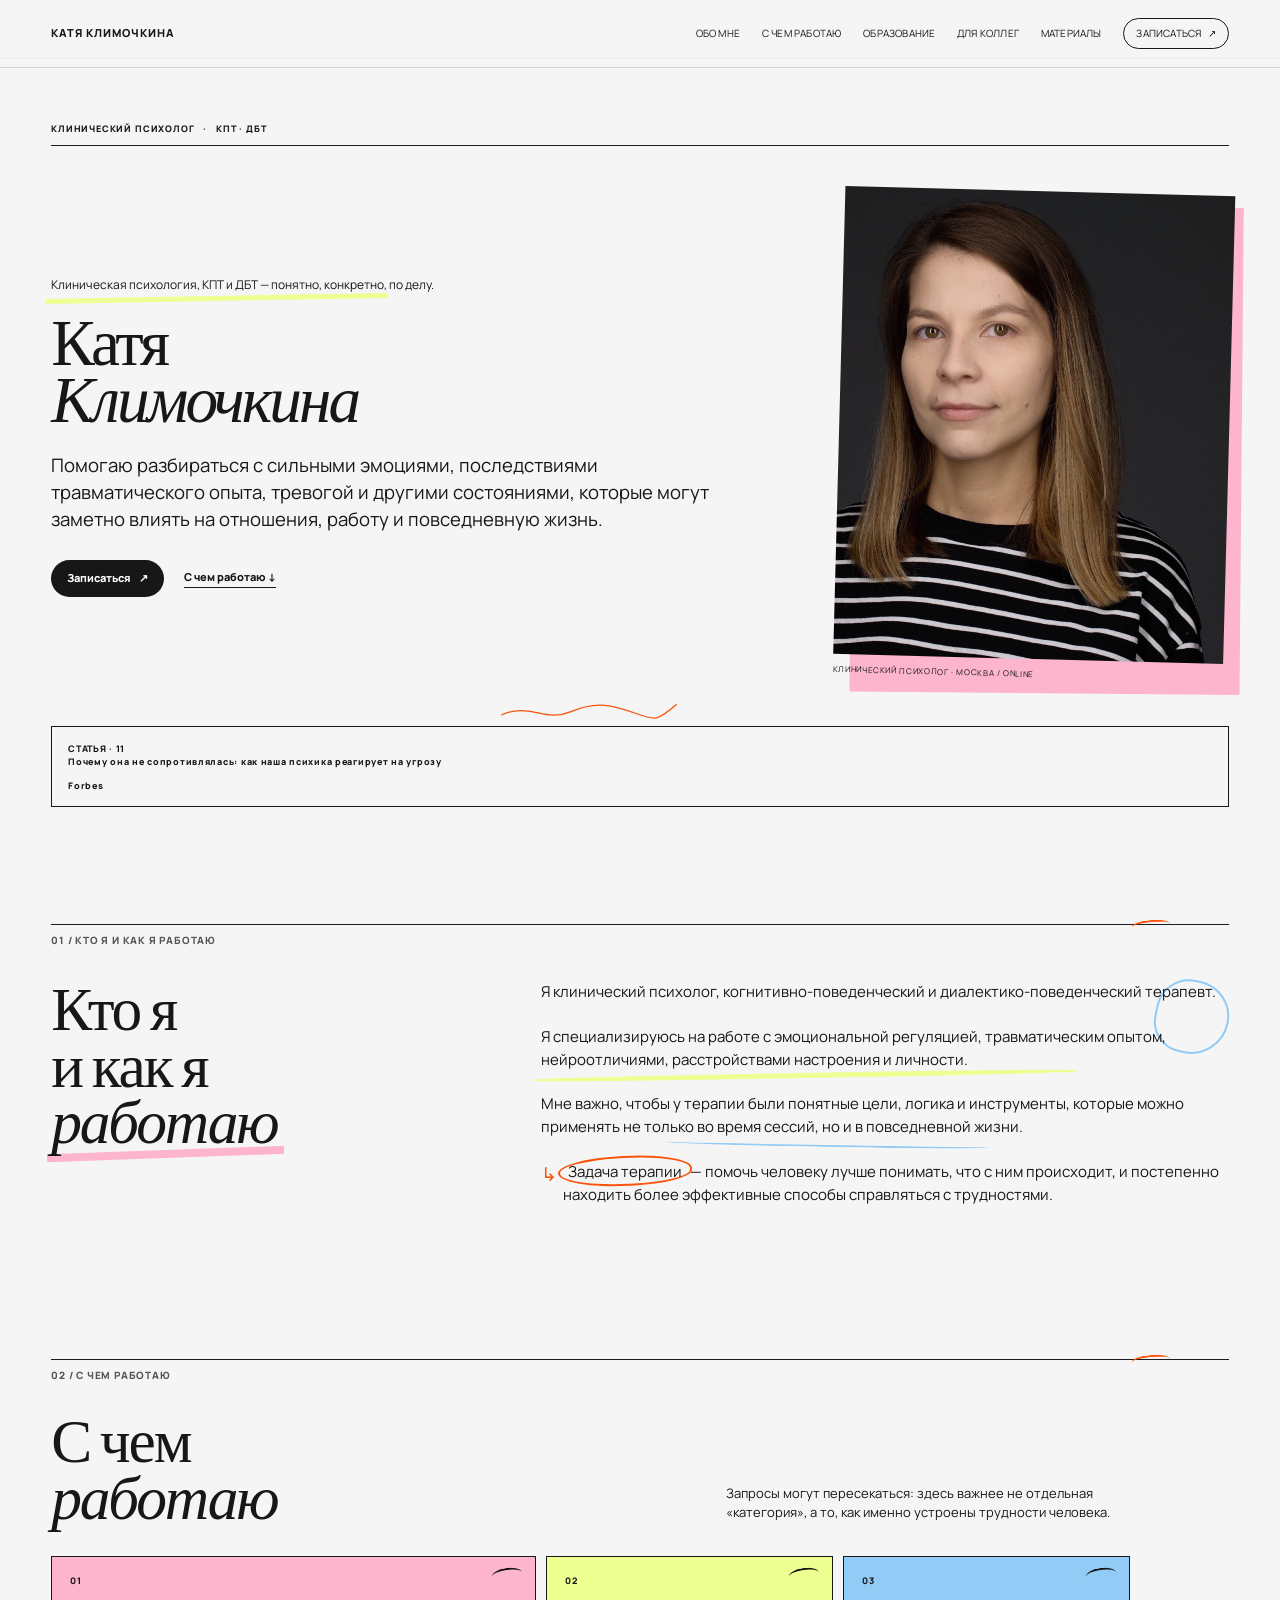
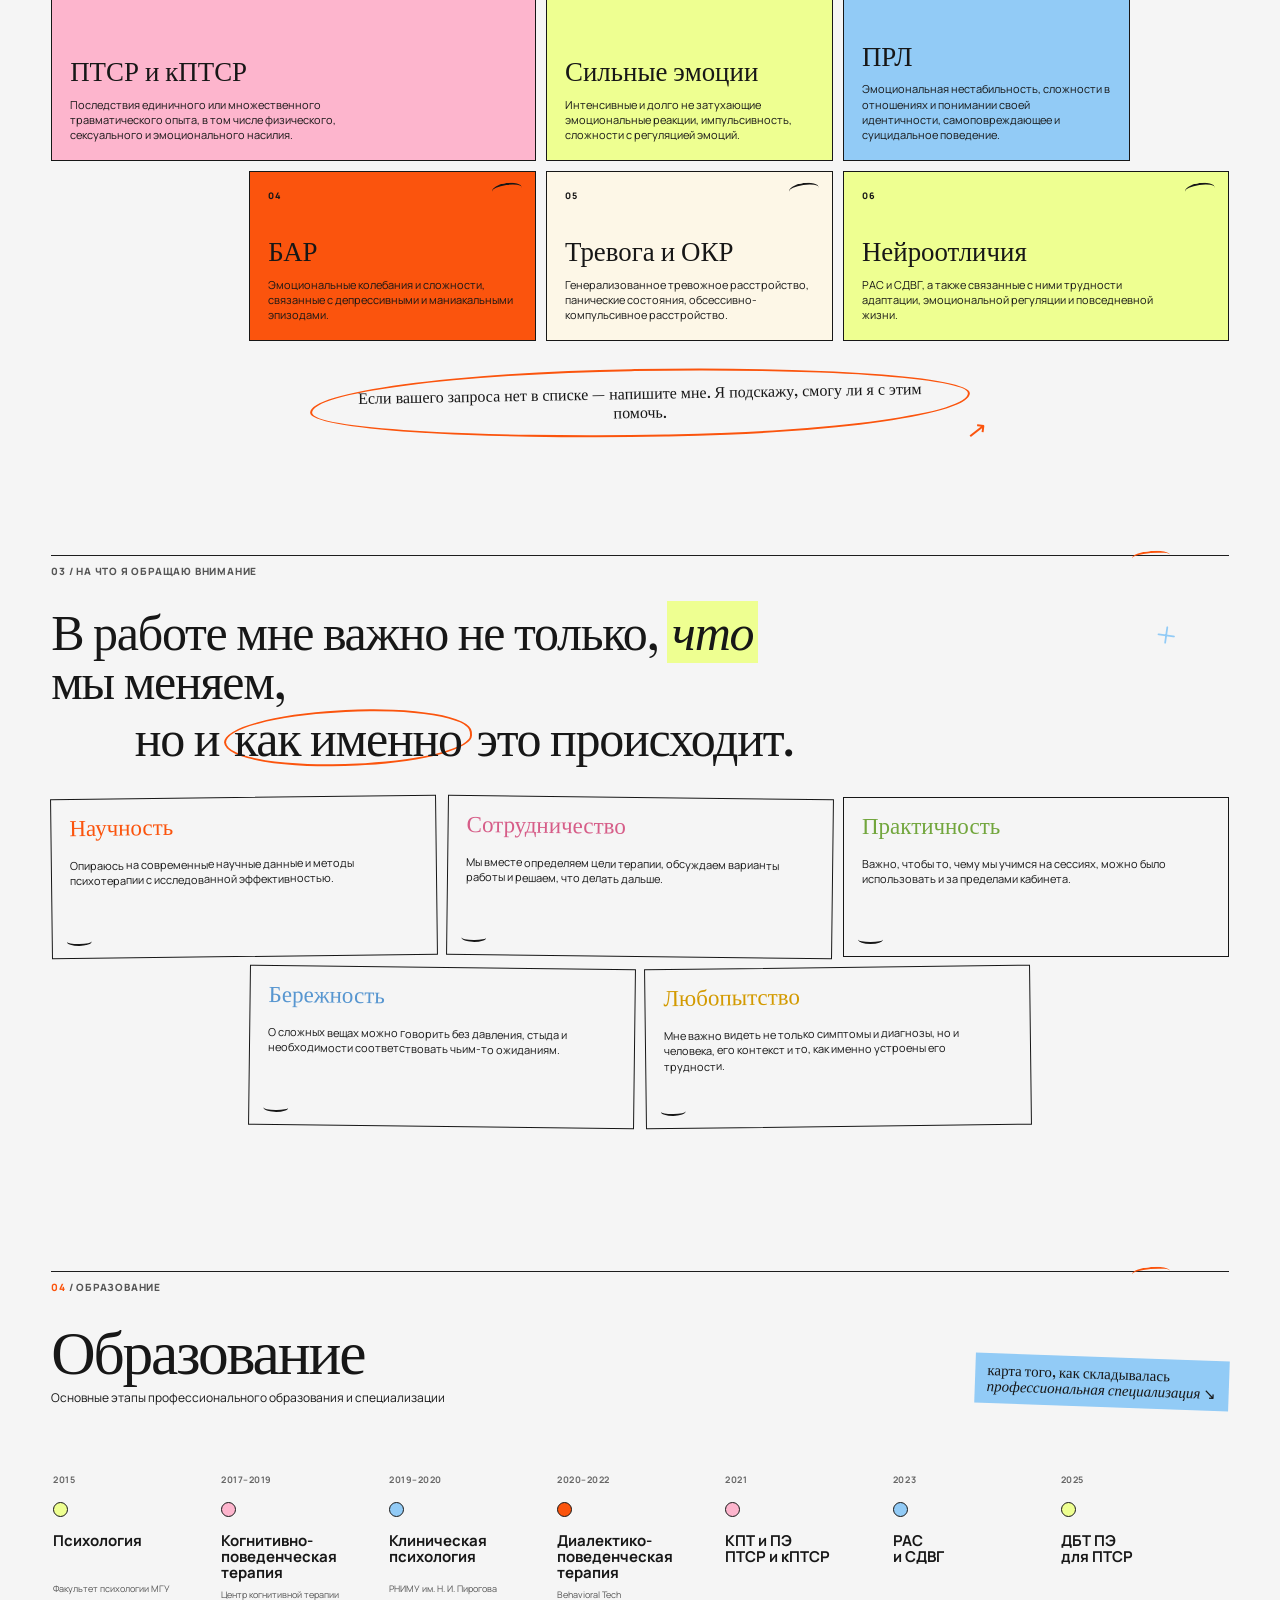
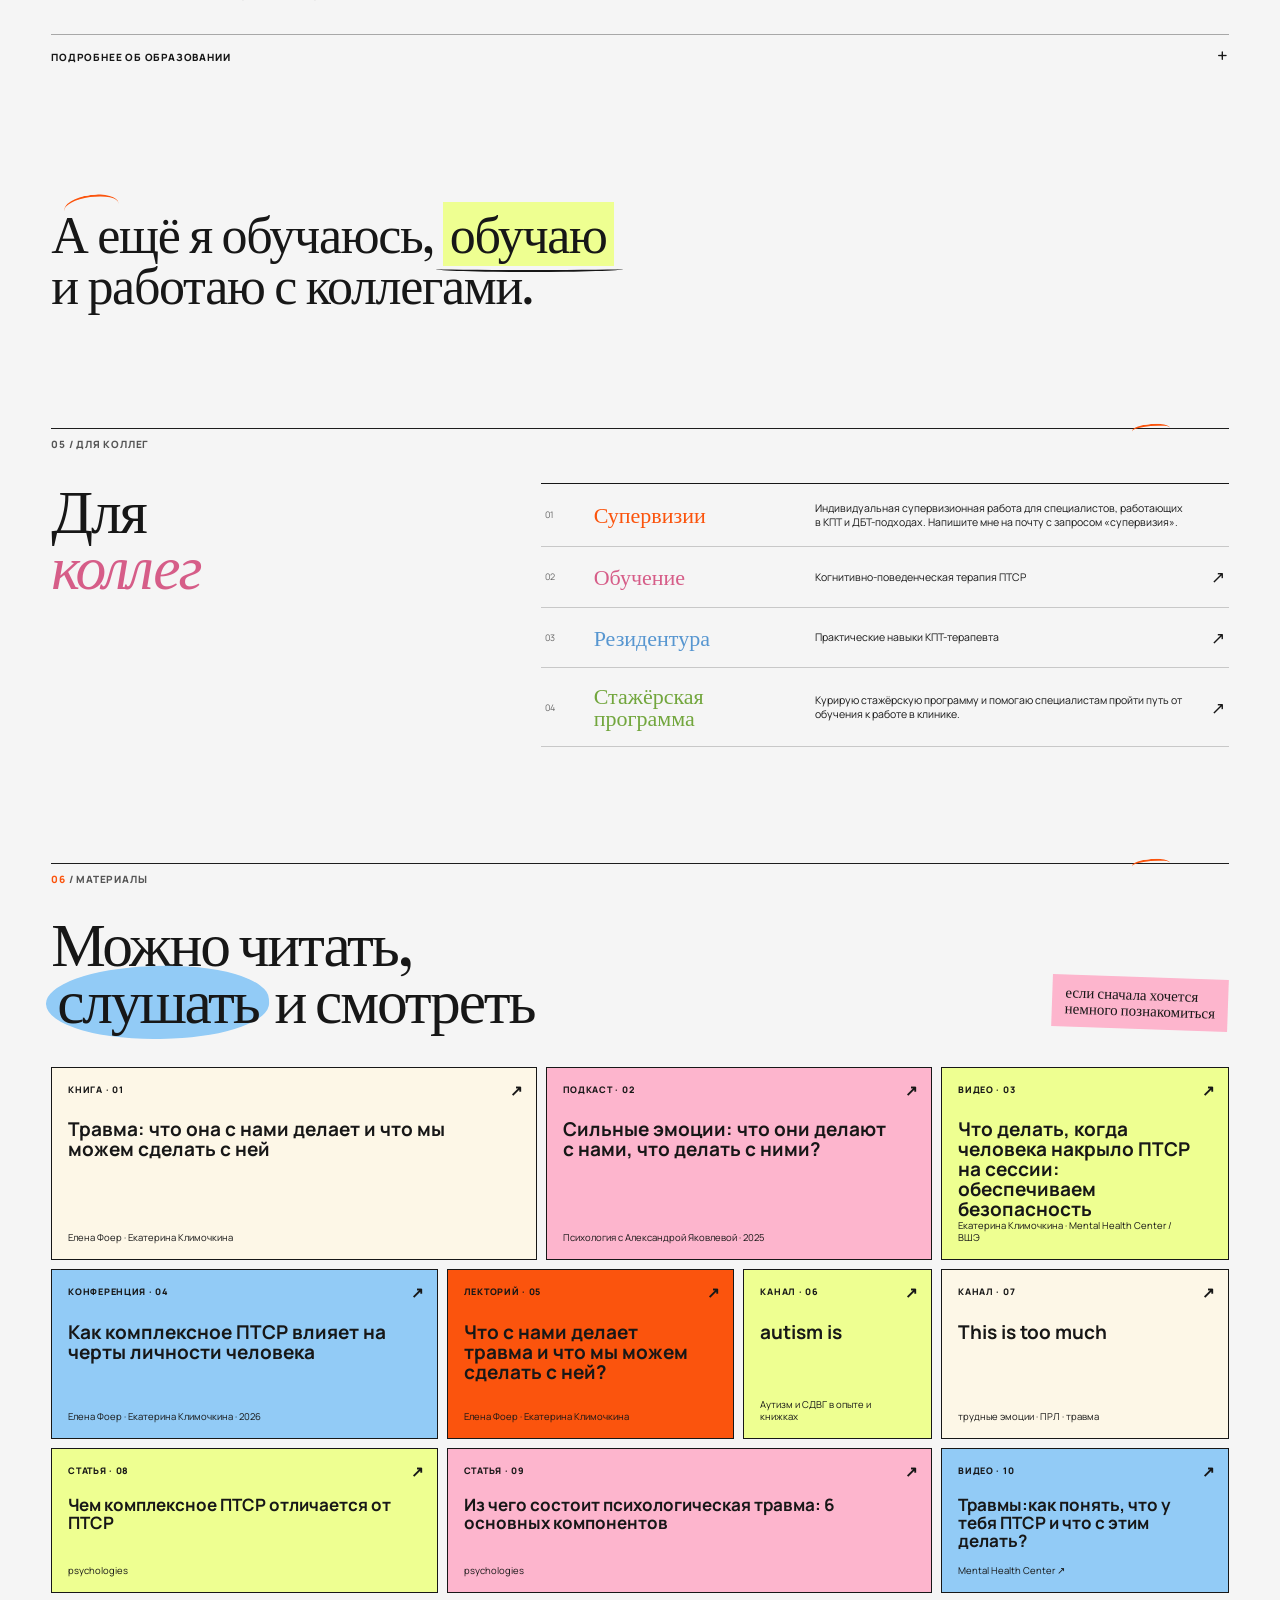
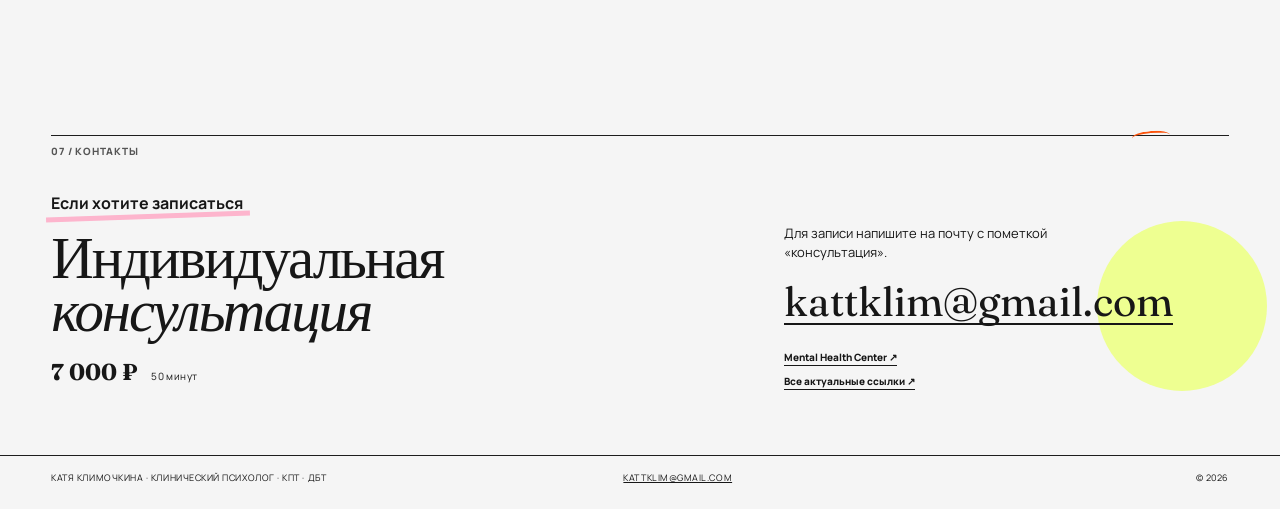
==== index.html @ 9a32f0d9 "Update index.html" ====
<!doctype html>
<html lang="ru">
<head>
  <meta charset="utf-8">
  <meta name="viewport" content="width=device-width, initial-scale=1">
  <meta name="theme-color" content="#F5F5F5">
  <meta name="description" content="Катя Климочкина — клинический психолог, КПТ- и ДБТ-терапевт. Индивидуальная психотерапия, супервизия и обучение.">
  <title>Катя Климочкина — клинический психолог · КПТ · ДБТ</title>

  <link rel="preconnect" href="https://fonts.googleapis.com">
  <link rel="preconnect" href="https://fonts.gstatic.com" crossorigin>
  <link href="https://fonts.googleapis.com/css2?family=Fraunces:opsz,wght@9..144,400;9..144,500;9..144,600&family=Manrope:wght@400;500;600;700&display=swap" rel="stylesheet">
  <link rel="stylesheet" href="styles.css">
</head>

<body>
  <header class="site-header" id="top">
    <a class="brand" href="#top">КАТЯ КЛИМОЧКИНА</a>
    <nav class="nav" aria-label="Основная навигация">
      <a href="#about">ОБО МНЕ</a>
      <a href="#work">С ЧЕМ РАБОТАЮ</a>
      <a href="#education">Образование</a>
      <a href="#colleagues">ДЛЯ КОЛЛЕГ</a>
      <a href="#materials">МАТЕРИАЛЫ</a>
      <a class="nav-cta" href="#contact">Записаться <span>↗</span></a>
    </nav>
    <button class="menu-toggle" aria-label="Открыть меню" aria-expanded="false">
      <span></span><span></span>
    </button>
  </header>

  <main>
    <!-- HERO -->
    <section class="hero section-pad">
      <div class="hero-meta">
        <span>КЛИНИЧЕСКИЙ ПСИХОЛОГ</span>
        <span>КПТ · ДБТ</span>
      </div>

      <div class="hero-grid">
        <div class="hero-copy">
          <p class="eyebrow">Клиническая психология, КПТ и ДБТ — понятно, конкретно, по делу.</p>
          <h1>Катя<br><em>Климочкина</em></h1>

          <p class="hero-lead">
            Помогаю разбираться с сильными эмоциями, последствиями травматического опыта,
            тревогой и другими состояниями, которые могут заметно влиять на отношения,
            работу и повседневную жизнь.
          </p>

          <div class="hero-actions">
            <a class="button button-dark" href="#contact">Записаться <span>↗</span></a>
            <a class="text-link" href="#work">С чем работаю <span>↓</span></a>
          </div>
        </div>

        <figure class="hero-photo">
          <img src="assets/katya-klimochkina.jpg" alt="Катя Климочкина">
          <figcaption>КЛИНИЧЕСКИЙ ПСИХОЛОГ · МОСКВА / ONLINE</figcaption>
        </figure>
      </div>

      <div class="scribble scribble-hero" aria-hidden="true">
        <svg viewBox="0 0 260 48" preserveAspectRatio="none">
          <path d="M4 30 C45 10, 66 43, 104 25 S165 15, 198 28 S229 37, 256 14"/>
        </svg>
      </div>
    
        <a class="material-card material-extra material-article-11" href="https://www.forbes.ru/forbes-woman/537995-pocemu-ona-ne-soprotivlalas-kak-nasa-psihika-reagiruet-na-ugrozu" target="_blank" rel="noopener">
          <span class="material-type">СТАТЬЯ · 11</span>
          <span class="material-title">Почему она не сопротивлялась: как наша психика реагирует на угрозу</span>
          <span class="material-source">Forbes</span>
        </a>
        </section>

    <!-- ABOUT -->
    <section class="about section-pad" id="about">
      <div class="section-label">01 / КТО Я И КАК Я РАБОТАЮ</div>
      <div class="about-grid">
        <h2>Кто я<br>и как я <em>работаю</em></h2>

        <div class="about-text">
          <p>Я клинический психолог, когнитивно-поведенческий и диалектико-поведенческий терапевт.</p>

          <p>Я специализируюсь на работе с эмоциональной регуляцией, травматическим опытом,
            нейроотличиями, расстройствами настроения и личности.</p>

          <p>
            Мне важно, чтобы у терапии были понятные цели, логика и инструменты,
            которые можно применять не только во время сессий, но и в повседневной жизни.
          </p>

          <p class="about-ending">
            <span class="circle-word">Задача терапии</span> — помочь человеку лучше понимать,
            что с ним происходит, и постепенно находить более эффективные способы справляться
            с трудностями.
          </p>
        </div>
      </div>
    </section>

    <!-- WORK -->
    <section class="work section-pad" id="work">
      <div class="section-label">02 / С ЧЕМ РАБОТАЮ</div>
      <div class="section-intro">
        <h2>С чем<br><em>работаю</em></h2>
        <p>Запросы могут пересекаться: здесь важнее не отдельная «категория», а то, как именно устроены трудности человека.</p>
      </div>

      <div class="work-list">
        <article class="work-item work-large accent-pink">
          <div class="work-number">01</div>
          <div>
            <h3>ПТСР и кПТСР</h3>
            <p>Последствия единичного или множественного травматического опыта, в том числе физического, сексуального и эмоционального насилия.</p>
          </div>
        </article>

        <article class="work-item work-medium accent-lime">
          <div class="work-number">02</div>
          <div>
            <h3>Сильные эмоции</h3>
            <p>Интенсивные и долго не затухающие эмоциональные реакции, импульсивность, сложности с регуляцией эмоций.</p>
          </div>
        </article>

        <article class="work-item work-medium accent-blue">
          <div class="work-number">03</div>
          <div>
            <h3>ПРЛ</h3>
            <p>Эмоциональная нестабильность, сложности в отношениях и понимании своей идентичности, самоповреждающее и суицидальное поведение.</p>
          </div>
        </article>

        <article class="work-item work-small accent-orange">
          <div class="work-number">04</div>
          <div>
            <h3>БАР</h3>
            <p>Эмоциональные колебания и сложности, связанные с депрессивными и маниакальными эпизодами.</p>
          </div>
        </article>

        <article class="work-item work-small accent-cream">
          <div class="work-number">05</div>
          <div>
            <h3>Тревога и ОКР</h3>
            <p>Генерализованное тревожное расстройство, панические состояния, обсессивно-компульсивное расстройство.</p>
          </div>
        </article>

        <article class="work-item work-small accent-lime">
          <div class="work-number">06</div>
          <div>
            <h3>Нейроотличия</h3>
            <p>РАС и СДВГ, а также связанные с ними трудности адаптации, эмоциональной регуляции и повседневной жизни.</p>
          </div>
        </article>
      </div>

      <div class="work-note">Если вашего запроса нет в списке — напишите мне. Я подскажу, смогу ли я с этим помочь.</div>
    </section>

    <!-- VALUES -->
    <section class="values section-pad" id="values">
      <div class="section-label">03 / НА ЧТО Я ОБРАЩАЮ ВНИМАНИЕ</div>

      <div class="values-statement">
        <p>В работе мне важно не только, <em>что</em> мы меняем,</p>
        <p>но и <span class="circle-word">как именно</span> это происходит.</p>
      </div>

      <div class="values-grid">
        <article>
          <h3>Научность</h3>
          <p>Опираюсь на современные научные данные и методы психотерапии с исследованной эффективностью.</p>
        </article>
        <article>
          <h3>Сотрудничество</h3>
          <p>Мы вместе определяем цели терапии, обсуждаем варианты работы и решаем, что делать дальше.</p>
        </article>
        <article>
          <h3>Практичность</h3>
          <p>Важно, чтобы то, чему мы учимся на сессиях, можно было использовать и за пределами кабинета.</p>
        </article>
        <article>
          <h3>Бережность</h3>
          <p>О сложных вещах можно говорить без давления, стыда и необходимости соответствовать чьим-то ожиданиям.</p>
        </article>
        <article>
          <h3>Любопытство</h3>
          <p>Мне важно видеть не только симптомы и диагнозы, но и человека, его контекст и то, как именно устроены его трудности.</p>
        </article>
      </div>
    </section>

    <!-- EDUCATION -->
    <section class="education section-pad" id="education">
      <div class="section-label"><span class="accent-number">04</span> / Образование</div>

      <div class="education-head">
        <div>
          <h2>Образование</h2>
          <p class="education-subtitle">Основные этапы профессионального образования и специализации</p>
        </div>
        <span class="map-note">карта того, как складывалась<br><em>профессиональная специализация</em> ↘</span>
      </div>

      <div class="timeline-wrap">
        <div class="timeline-line"></div>
        <div class="timeline">
          <article><span class="dot lime"></span><b>2015</b><strong>Психология</strong><small>Факультет психологии МГУ</small></article>
          <article><span class="dot pink"></span><b>2017–2019</b><strong>Когнитивно-<br>поведенческая терапия</strong><small>Центр когнитивной терапии</small></article>
          <article><span class="dot blue"></span><b>2019–2020</b><strong>Клиническая<br>психология</strong><small>РНИМУ им. Н. И. Пирогова</small></article>
          <article><span class="dot orange"></span><b>2020–2022</b><strong>Диалектико-<br>поведенческая терапия</strong><small>Behavioral Tech</small></article>
          <article><span class="dot pink"></span><b>2021</b><strong>КПТ и ПЭ<br>ПТСР и кПТСР</strong></article>
          <article><span class="dot blue"></span><b>2023</b><strong>РАС<br>и СДВГ</strong></article>
          <article><span class="dot lime"></span><b>2025</b><strong>ДБТ ПЭ<br>для ПТСР</strong></article>
        </div>
      </div>

      <details class="education-more">
        <summary>Подробнее об образовании <span>+</span></summary>
        <div class="education-detail">

          <article>
            <h3>Факультет психологии</h3>
            <h4>МГУ им. М.В. Ломоносова</h4>
            <p>Факультет психологии МГУ им. М.В. Ломоносова, кафедра социальной психологии (2015).</p>
            <p>Аспирантура кафедры социальной психологии (МГУ им. М.В. Ломоносова, 2018–2021).</p>
            <a href="mailto:kattklim@gmail.com?subject=Научная%20работа">Научная работа ↗</a>
          </article>

          <article>
            <h3>Когнитивно-поведенческая терапия</h3>
            <p>Прохождение долгосрочной программы обучения когнитивно-поведенческой терапии в Центре Когнитивной Терапии (2017–2019).</p>
            <ul>
              <li>КПТ депрессивных расстройств</li>
              <li>КПТ генерализованного тревожного расстройства</li>
              <li>КПТ панического расстройства и агорафобии</li>
              <li>КПТ социальной тревожности</li>
              <li>КПТ обсессивно-компульсивного расстройства</li>
              <li>КПТ зависимостей</li>
              <li>КПТ расстройств пищевого поведения (Kirsti Akkermann)</li>
            </ul>
            <p>Членство в АКБТ. Членство в EABCT.</p>
            <a href="mailto:kattklim@gmail.com?subject=EABCT">EABCT ↗</a>
          </article>

          <article>
            <h3>Терапия эмоциональных расстройств</h3>
            <p>Повышение квалификации при МГМСУ им. А.И. Евдокимова по программе «Унифицированный трансдиагностический протокол для лечения эмоциональных расстройств» (2019).</p>
            <p>Унифицированный протокол для трансдиагностического лечения эмоциональных расстройств (Center for Anxiety and Related Disorders, Unified Protocol Institute, 2019).</p>
            <a href="mailto:kattklim@gmail.com?subject=Unified%20Protocol">UP ↗</a>
          </article>

          <article>
            <h3>Клиническая психология</h3>
            <p>Повышение квалификации в РНИМУ им. Н.И. Пирогова по клинической психологии (2019–2020).</p>
          </article>

          <article>
            <h3>Схема-терапия</h3>
            <p>Сертификационная программа по схема-терапии в Московском Институте Схема Терапии (МИСТ, 2020–2021).</p>
            <ul>
              <li>Схема-терапия расстройств личности (Кластер B, C)</li>
              <li>Схема-терапия для расстройств Оси 1 (аффективные расстройства)</li>
            </ul>
            <a href="mailto:kattklim@gmail.com?subject=ISST">ISST ↗</a>
          </article>

          <article>
            <h3>Диалектическая-поведенческая терапия</h3>
            <p>Диалектическая поведенческая терапия (DBT) в составе команды Цветочки (Пушкарев, Ivanoff; Поведенческая компания, The Linehan Institute, Behavioral Tech, 2020–2022).</p>
            <a href="mailto:kattklim@gmail.com?subject=Команда%20Цветочки">Сайт команды Цветочки ↗</a>
          </article>

          <article>
            <h3>Терапия БАР</h3>
            <p>Межличностная и социальная ритм-терапия (IPSRT) для работы с биполярным аффективным расстройством. Interpersonal and Social Rhythm Training (3-C Institute for Social Development, 2021).</p>
            <a href="mailto:kattklim@gmail.com?subject=IPSRT">IPSRT ↗</a>
          </article>

          <article>
            <h3>Терапия ПТСР и кПТСР</h3>
            <p>Когнитивно-поведенческая терапия ПТСР, комплексного ПТСР и других расстройств, связанных со стрессом (АКПП, CBT-Clinic, 2021).</p>
            <p>«Клиент и его мозг: нейробиология депрессии и травмы» (Винник, 2021).</p>
            <p>Терапия пролонгированной экспозицией для ПТСР (PE, Emotional Processing Therapy) (MUSC, Medical University of South Carolina, 2021).</p>
            <p>Intensive Training in the Dialectical Behavior Therapy Prolonged Exposure Protocol for PTSD by Harned Consulting (BeCompany Training, 2025).</p>
          </article>

          <article>
            <h3>ACT и CFT</h3>
            <p>Терапия, сфокусированная на самосострадании (CFT) (Чернов, АКПП, 2021).</p>
            <p>Терапия принятия и ответственности (ACT) (Дашкова, Чистые когниции, 2022).</p>
            <p>Терапия принятия и ответственности (ACT) (Скворцов, Поведенческая Компания, 2024).</p>
          </article>

          <article>
            <h3>Нейроотличия</h3>
            <p>Understanding Autism, Asperger's &amp; ADHD (University of Derby, 2023).</p>
            <p>Understanding ADHD: Current Research and Practice (King's College London, 2023).</p>
          </article>

          <article>
            <h3>Терапия осложненного горя</h3>
            <p>Engaging in Grief and Loss Support (Mayfair College Ltd, 2026).</p>
            <p>Bereavement and Grief Counselling (Mayfair College Ltd, 2026).</p>
          </article>

        </div>
      </details>
    </section>

    <!-- COLLEAGUE DIVIDER -->
    <section class="colleague-divider section-pad">
      <p>А ещё я обучаюсь, <span>обучаю</span><br>и работаю с коллегами.</p>
    </section>

    <!-- COLLEAGUES -->
    <section class="colleagues section-pad" id="colleagues">
      <div class="section-label">05 / ДЛЯ КОЛЛЕГ</div>
      <div class="colleagues-grid">
        <h2>Для<br><em>коллег</em></h2>

        <div class="colleague-index">
          <div class="index-row">
            <span class="index-number">01</span>
            <span class="index-title">Супервизии</span>
            <span class="index-text">Индивидуальная супервизионная работа для специалистов, работающих в КПТ и ДБТ-подходах. Напишите мне на почту с запросом «супервизия».</span>
          </div>
          <a class="index-row" href="https://becompany.ru/cptsd" target="_blank" rel="noopener">
            <span class="index-number">02</span>
            <span class="index-title">Обучение</span>
            <span class="index-text">Когнитивно-поведенческая терапия ПТСР</span>
            <span class="index-arrow">↗</span>
          </a>
          <a class="index-row" href="https://psyresidency.tilda.ws/" target="_blank" rel="noopener">
            <span class="index-number">03</span>
            <span class="index-title">Резидентура</span>
            <span class="index-text">Практические навыки КПТ-терапевта</span>
            <span class="index-arrow">↗</span>
          </a>
          <a class="index-row" href="https://school.mhcenter.ru/internship" target="_blank" rel="noopener">
            <span class="index-number">04</span>
            <span class="index-title">Стажёрская программа</span>
            <span class="index-text">Курирую стажёрскую программу и помогаю специалистам пройти путь от обучения к работе в клинике.</span>
            <span class="index-arrow">↗</span>
          </a>
        </div>
      </div>
    </section>

    <!-- MATERIALS -->
    <section class="materials section-pad" id="materials">
      <div class="section-label"><span class="accent-number">06</span> / МАТЕРИАЛЫ</div>
      <div class="materials-head">
        <h2>Можно читать,<br><span class="blue-blob">слушать</span> и смотреть</h2>
        <span class="materials-note">если сначала хочется<br>немного познакомиться</span>
      </div>

      <div class="material-board">
        <a class="material-card cream" href="https://www.litres.ru/book/ekaterina-klimochkin/travma-chto-ona-s-nami-delaet-i-chto-my-mozhem-sdelat-71964871/" target="_blank" rel="noopener">
          <span>КНИГА · 01</span><strong>Травма: что она с нами делает и что мы можем сделать с ней</strong><small>Елена Фоер · Екатерина Климочкина</small><b>↗</b>
        </a>
        <a class="material-card pink" href="https://open.spotify.com/episode/1aQJfrhkGh4meaG8y0IIWS" target="_blank" rel="noopener">
          <span>ПОДКАСТ · 02</span><strong>Сильные эмоции: что они делают с нами, что делать с ними?</strong><small>Психология с Александрой Яковлевой · 2025</small><b>↗</b>
        </a>
        <a class="material-card lime" href="https://www.hse.ru/edu/dpo/1129014201" target="_blank" rel="noopener">
          <span>ВИДЕО · 03</span><strong>Что делать, когда человека накрыло ПТСР на сессии: обеспечиваем безопасность</strong><small>Екатерина Климочкина · Mental Health Center / ВШЭ</small><b>↗</b>
        </a>
        <a class="material-card blue" href="https://rutube.ru/video/d069f41b95185ac8c105bd6e27a91fd1/" target="_blank" rel="noopener">
          <span>КОНФЕРЕНЦИЯ · 04</span><strong>Как комплексное ПТСР влияет на черты личности человека</strong><small>Елена Фоер · Екатерина Климочкина · 2026</small><b>↗</b>
        </a>
        <a class="material-card orange" href="https://alpinabook.ru/lectorii/webinars_psychology/chto-s-nami-delaet-travma/" target="_blank" rel="noopener">
          <span>ЛЕКТОРИЙ · 05</span><strong>Что с нами делает травма и что мы можем сделать с ней?</strong><small>Елена Фоер · Екатерина Климочкина</small><b>↗</b>
        </a>
        <a class="material-card lime" href="https://t.me/autismis" target="_blank" rel="noopener">
          <span>КАНАЛ · 06</span><strong>autism is</strong><small>Аутизм и СДВГ в опыте и книжках</small><b>↗</b>
        </a>
        <a class="material-card cream" href="https://t.me/bpdflowers" target="_blank" rel="noopener">
          <span>КАНАЛ · 07</span><strong>This is too much</strong><small>трудные эмоции · ПРЛ · травма</small><b>↗</b>
        </a>
        <a class="material-card lime article-card" href="https://www.psychologies.ru/articles/chem-kompleksnoe-ptsr-otlichaetsya-ot-ptsr-prichiny-simptomy-i-posledstviya-razvitiya-zabolevanii/" target="_blank" rel="noopener">
          <span>СТАТЬЯ · 08</span><strong>Чем комплексное ПТСР отличается от ПТСР</strong><small>psychologies</small><b>↗</b>
        </a>
        <a class="material-card pink article-card" href="https://www.psychologies.ru/wellbeing/iz-chego-sostoit-vasha-psikhologicheskaya-travma-6-osnovnykh-komponentov/" target="_blank" rel="noopener">
          <span>СТАТЬЯ · 09</span><strong>Из чего состоит психологическая травма: 6 основных компонентов</strong><small>psychologies</small><b>↗</b>
        </a>
        <a class="material-card blue article-card" href="https://youtu.be/Ku5bgejZA9w?si=KegYoMWLYz2zzF-I" target="_blank" rel="noopener">
          <span>ВИДЕО · 10</span><strong>Травмы:как понять, что у тебя ПТСР и что с этим делать?</strong><small>Mental Health Center ↗</small><b>↗</b>
        </a>
      </div>
    </section>

    <!-- CONTACT -->
    <section class="contact section-pad" id="contact">
      <div class="section-label">07 / КОНТАКТЫ</div>
      <div class="contact-grid">
        <div>
          <p class="contact-kicker">Если хотите записаться</p>
          <h2>Индивидуальная<br><em>консультация</em></h2>
          <div class="contact-meta">
            <strong>7 000 ₽</strong>
            <span>50 минут</span>
          </div>
        </div>

        <div class="contact-side">
          <p>Для записи напишите на почту с пометкой «консультация».</p>
          <a class="email" href="mailto:kattklim@gmail.com">kattklim@gmail.com</a>

          <div class="contact-links">
            <a href="mailto:kattklim@gmail.com?subject=Mental%20Health%20Center" target="_blank" rel="noopener">Mental Health Center <span>↗</span></a>
            <a href="mailto:kattklim@gmail.com?subject=Актуальные%20ссылки" target="_blank" rel="noopener">Все актуальные ссылки <span>↗</span></a>
          </div>
        </div>
      </div>
    </section>
  </main>

  <footer class="footer">
    <div>Катя Климочкина · клинический психолог · КПТ · ДБТ</div>
    <a href="mailto:kattklim@gmail.com">kattklim@gmail.com</a>
    <div>© 2026</div>
  </footer>

  <script src="script.js"></script>
</body>
</html>
---- styles.css ----
:root{
  --bg:#f5f5f5;--ink:#171717;--muted:#666;--line:#1d1d1d;
  --lime:#eeff91;--pink:#fdb5cd;--orange:#fb540d;--blue:#92cbf6;--cream:#fdf7e7;
  --serif:'Fraunces',Georgia,serif;--sans:'Manrope',Arial,sans-serif;
  --max:1320px;--pad:clamp(22px,4vw,58px);
}
*{box-sizing:border-box}
html{scroll-behavior:smooth}
body{margin:0;background:var(--bg);color:var(--ink);font-family:var(--sans);font-size:15px;line-height:1.5;overflow-x:hidden}
img{display:block;max-width:100%}
a{color:inherit;text-decoration:none}
p,h1,h2,h3,h4{margin:0}
button{font:inherit;color:inherit}
.section-pad{width:min(var(--max),100%);margin:auto;padding-left:var(--pad);padding-right:var(--pad)}

/* HEADER */
.site-header{height:68px;position:sticky;top:0;z-index:20;background:rgba(245,245,245,.96);border-bottom:1px solid rgba(23,23,23,.14);display:flex;align-items:center;justify-content:space-between;padding:0 var(--pad);gap:28px}
.brand{font-size:11px;letter-spacing:.09em;font-weight:800;white-space:nowrap}
.nav{display:flex;align-items:center;justify-content:flex-end;gap:clamp(12px,1.7vw,24px);min-width:0;flex:1}
.nav a{font-size:10px;letter-spacing:.02em;white-space:nowrap}
.nav a:hover{opacity:.58}
.nav-cta{border:1px solid var(--ink);padding:7px 12px;border-radius:999px}
.nav-cta span{margin-left:4px}
.menu-toggle{display:none;border:0;background:none;padding:8px;width:40px;height:36px;position:relative;cursor:pointer}
.menu-toggle span{position:absolute;left:8px;width:22px;height:1.5px;background:var(--ink)}
.menu-toggle span:first-child{top:13px}.menu-toggle span:last-child{top:21px}

/* TYPE */
h1,h2,h3{font-family:var(--serif);font-weight:500}
h1{font-size:clamp(3.7rem,6.4vw,6.6rem);line-height:.88;letter-spacing:-.045em}
h2{font-size:clamp(2.7rem,4.8vw,5rem);line-height:.92;letter-spacing:-.035em}
h3{line-height:1}
em{font-style:italic}

/* REUSABLE SECTION LABEL / DOODLES */
.section-label{position:relative;border-top:1px solid var(--line);padding-top:9px;font-size:10px;line-height:1.2;letter-spacing:.08em;font-weight:800;color:#555;text-transform:uppercase}
.section-label:after{content:"";position:absolute;right:5%;top:-5px;width:38px;height:9px;border-top:2px solid var(--orange);border-radius:50%;transform:rotate(-5deg)}
.accent-number{color:var(--orange)}
.circle-word{position:relative;display:inline-block;padding:0 5px;z-index:0}
.circle-word:before{content:"";position:absolute;inset:-4px -5px -3px;border:2px solid var(--orange);border-radius:48% 52% 45% 55%;transform:rotate(-3deg);z-index:-1}

/* HERO */
.hero{padding-top:54px;padding-bottom:55px}
.hero-meta{display:flex;gap:9px;align-items:center;border-bottom:1px solid var(--line);padding-bottom:9px;font-size:9px;letter-spacing:.09em;font-weight:800}
.hero-meta span+span:before{content:"·";margin-right:9px}
.hero-grid{display:grid;grid-template-columns:minmax(0,1.08fr) minmax(300px,.72fr);gap:clamp(38px,6vw,90px);align-items:center;padding-top:45px}
.hero-copy{min-width:0;position:relative}
.eyebrow{font-size:12px;line-height:1.35;max-width:440px;margin-bottom:19px;position:relative;display:inline-block}
.eyebrow:after{content:"";position:absolute;left:-5px;right:12%;bottom:-7px;height:5px;background:var(--lime);z-index:-1;transform:rotate(-1deg)}
.hero h1{font-size:clamp(3.25rem,5.1vw,5.35rem);max-width:720px;margin-bottom:25px}
.hero h1 em{display:inline-block}
.hero-lead{font-size:clamp(16px,1.45vw,19px);line-height:1.45;max-width:690px}
.hero-actions{display:flex;align-items:center;gap:20px;flex-wrap:wrap;margin-top:27px}
.button{display:inline-flex;align-items:center;gap:8px;padding:10px 16px;border-radius:999px;font-size:11px;font-weight:800}
.button-dark{background:var(--ink);color:#fff}
.text-link{font-size:11px;font-weight:800;border-bottom:1px solid var(--ink);padding-bottom:2px}
.hero-photo{width:min(100%,390px);justify-self:end;position:relative;transform:rotate(1.5deg);margin:0}
.hero-photo:before{content:"";position:absolute;inset:15px -13px -13px 13px;background:var(--pink);z-index:-1;transform:rotate(-1deg)}
.hero-photo img{width:100%;aspect-ratio:4/4.8;object-fit:cover}
.hero-photo figcaption{font-size:8px;letter-spacing:.08em;text-transform:uppercase;margin-top:9px}
.scribble-hero{width:180px;margin:16px 0 0 38%;height:30px;color:var(--orange)}
.scribble svg{width:100%;height:100%;fill:none;stroke:currentColor;stroke-width:2;stroke-linecap:round}

/* ABOUT */
.about{padding-top:62px;padding-bottom:70px;position:relative}
.about:before{content:"";position:absolute;right:4%;top:118px;width:70px;height:70px;border:2px solid var(--blue);border-radius:48% 52% 55% 45%;transform:rotate(12deg);pointer-events:none}
.about-grid{display:grid;grid-template-columns:minmax(230px,.72fr) minmax(0,1.28fr);gap:clamp(45px,8vw,120px);padding-top:34px}
.about-grid h2{max-width:390px}
.about-grid h2 em{position:relative}
.about-grid h2 em:after{content:"";position:absolute;left:-4px;right:-7px;bottom:1px;height:8px;background:var(--pink);z-index:-1;transform:rotate(-2deg)}
.about-text{max-width:720px;font-size:15px;line-height:1.55}
.about-text p{margin-bottom:21px}
.about-text p:first-child{font-family:var(--serif);font-size:22px;line-height:1.12}
.about-text .large-note{font-family:var(--sans);font-size:15px;line-height:1.55;position:relative;padding:17px 22px;background:var(--lime);margin-left:-16px;max-width:650px}
.about-text .large-note:before{content:"важное";position:absolute;right:15px;top:-13px;font-family:var(--serif);font-size:13px;background:var(--orange);padding:3px 8px;transform:rotate(3deg)}
.about-text .large-note strong{font-weight:600}
.about-ending{position:relative;padding-left:22px}
.about-ending:before{content:"↳";position:absolute;left:0;top:0;font-family:var(--serif);font-size:19px;color:var(--orange)}

/* WORK */
.work{padding-top:62px;padding-bottom:76px}
.section-intro{display:grid;grid-template-columns:minmax(250px,.8fr) minmax(250px,.65fr);gap:55px;align-items:end;padding:31px 0 31px}
.section-intro p{font-size:13px;line-height:1.45;max-width:440px;padding-bottom:3px}
.work-list{display:grid;grid-template-columns:repeat(12,minmax(0,1fr));gap:10px;align-items:stretch}
.work-item{position:relative;border:1px solid var(--ink);padding:17px 18px 18px;min-width:0;display:flex;flex-direction:column;justify-content:space-between;min-height:175px;overflow:visible}
.work-item:after{content:"";position:absolute;right:13px;top:11px;width:30px;height:11px;border-top:2px solid var(--ink);border-radius:50%;transform:rotate(-8deg)}
.work-item:hover{transform:rotate(-.6deg)}
.work-large{grid-column:span 5;min-height:205px}.work-medium{grid-column:span 3}.work-small{grid-column:span 2;min-height:170px}
.work-item:nth-child(4){grid-column:3 / span 3}.work-item:nth-child(5){grid-column:6 / span 3}.work-item:nth-child(6){grid-column:9 / span 4}
.accent-pink{background:var(--pink)}.accent-lime{background:var(--lime)}.accent-blue{background:var(--blue)}.accent-orange{background:var(--orange)}.accent-cream{background:var(--cream)}
.work-number{font-size:9px;letter-spacing:.08em;font-weight:800}
.work-item h3{font-size:clamp(22px,2.1vw,31px);margin:24px 0 12px;line-height:.95}
.work-item p{font-size:11px;line-height:1.38;max-width:310px}

/* VALUES */
.values{padding-top:66px;padding-bottom:78px;position:relative}
.values:after{content:"+";position:absolute;right:8%;top:115px;font-family:var(--serif);font-size:42px;color:var(--blue);transform:rotate(8deg)}
.values-statement{padding:31px 0 34px;max-width:760px;font-family:var(--serif);font-size:clamp(28px,4vw,50px);line-height:.98;letter-spacing:-.025em}
.values-statement p+p{margin-left:11%;margin-top:8px}
.values-statement em{background:var(--lime);padding:0 5px}
.values-grid{display:grid;grid-template-columns:repeat(12,minmax(0,1fr));gap:10px}
.values-grid article{border:1px solid var(--ink);padding:17px 18px;min-height:160px;position:relative}
.values-grid article:nth-child(1){grid-column:span 4;background:var(--cream);transform:rotate(-.7deg)}
.values-grid article:nth-child(2){grid-column:span 4;background:var(--pink);transform:rotate(.7deg)}
.values-grid article:nth-child(3){grid-column:span 4;background:var(--lime)}
.values-grid article:nth-child(4){grid-column:3 / span 4;background:var(--blue);transform:rotate(.7deg)}
.values-grid article:nth-child(5){grid-column:7 / span 4;background:#fff;transform:rotate(-.7deg)}
.values-grid article:before{content:"";position:absolute;left:14px;bottom:12px;width:25px;height:7px;border-bottom:2px solid var(--ink);border-radius:50%}
.values-grid h3{font-size:23px;margin-bottom:18px}
.values-grid p{font-size:11px;line-height:1.4;max-width:320px}

/* EDUCATION */
.education{padding-top:66px;padding-bottom:72px}
.education-head{display:grid;grid-template-columns:minmax(0,1fr) minmax(220px,.55fr);gap:35px;align-items:end;padding:31px 0 35px}
.education-head h2{margin-bottom:9px}
.education-head p{font-size:12px;max-width:360px}
.map-note{justify-self:end;font-family:var(--serif);font-size:15px;line-height:1.08;background:var(--blue);padding:9px 12px;transform:rotate(2deg)}
.timeline-wrap{overflow-x:auto;padding:9px 2px 25px;margin-right:-2px}
.timeline{display:grid;grid-template-columns:repeat(7,minmax(145px,1fr));min-width:1110px;position:relative;padding-top:43px}
.timeline-line{height:1px;background:var(--ink);position:absolute;top:49px;left:0;right:0}
.timeline article{position:relative;padding:28px 18px 0 0;min-width:0}
.timeline .dot{position:absolute;top:42px;left:0;width:15px;height:15px;border:1px solid var(--ink);border-radius:50%;z-index:2}
.timeline .lime{background:var(--lime)}.timeline .pink{background:var(--pink)}.timeline .blue{background:var(--blue)}.timeline .orange{background:var(--orange)}
.timeline b{display:block;font-size:9px;letter-spacing:.06em;color:#666;margin-bottom:12px;padding-top:1px;white-space:nowrap}
.timeline strong{display:block;font-size:15px;line-height:1.06;min-height:34px;max-width:145px}
.timeline small{display:block;font-size:9px;line-height:1.35;margin-top:9px;max-width:135px;color:#555}
.education-more{border-top:1px solid rgba(23,23,23,.35);margin-top:8px}
.education-more summary{list-style:none;cursor:pointer;padding:15px 0;font-size:10px;letter-spacing:.08em;text-transform:uppercase;font-weight:800}
.education-more summary::-webkit-details-marker{display:none}.education-more summary span{float:right;font-family:var(--serif);font-size:19px;line-height:10px}
.education-detail{display:grid;grid-template-columns:repeat(2,minmax(0,1fr));gap:0 44px;padding-bottom:20px}
.education-detail article{border-top:1px solid rgba(23,23,23,.14);padding:18px 0 20px}
.education-detail h3{font-size:22px;margin-bottom:5px}.education-detail h4{font-size:11px;margin:0 0 10px}.education-detail p,.education-detail li{font-size:10.5px;line-height:1.46;color:#444}.education-detail p{margin:0 0 8px}.education-detail ul{margin:8px 0 10px;padding-left:16px}.education-detail a{font-size:9px;font-weight:800;text-transform:uppercase;letter-spacing:.06em;border-bottom:1px solid var(--ink)}

/* TRANSITION */
.colleague-divider{padding-top:57px;padding-bottom:57px;position:relative}
.colleague-divider:before{content:"";position:absolute;left:5%;top:43px;width:55px;height:22px;border-top:2px solid var(--orange);border-radius:50%;transform:rotate(-8deg)}
.colleague-divider p{font-family:var(--serif);font-size:clamp(29px,4.2vw,52px);line-height:.98;letter-spacing:-.025em;max-width:760px}
.colleague-divider span{position:relative;background:var(--lime);padding:0 7px}
.colleague-divider span:after{content:"";position:absolute;left:-7px;right:-9px;bottom:-6px;height:4px;border-bottom:2px solid var(--ink);border-radius:50%}

/* COLLEAGUES */
.colleagues{padding-top:60px;padding-bottom:75px}
.colleagues-grid{display:grid;grid-template-columns:minmax(220px,.72fr) minmax(0,1.28fr);gap:clamp(45px,8vw,120px);padding-top:33px}
.colleagues-grid h2{max-width:300px}.colleagues-grid h2 em{background:var(--pink);padding:0 6px}
.colleague-index{border-top:1px solid var(--ink)}
.index-row{display:grid;grid-template-columns:34px minmax(120px,.75fr) minmax(0,1.35fr) 24px;gap:15px;align-items:center;padding:17px 4px;border-bottom:1px solid rgba(23,23,23,.2);position:relative}
.index-row:nth-child(1){background:var(--cream)}.index-row:nth-child(2){background:var(--pink)}.index-row:nth-child(3){background:var(--blue)}.index-row:nth-child(4){background:var(--lime)}
.index-row:hover{padding-left:9px;padding-right:0}
.index-number{font-size:9px;letter-spacing:.08em;color:#666}.index-title{font-family:var(--serif);font-size:21px;line-height:1}.index-text{font-size:10.5px;line-height:1.35}.index-arrow{text-align:right;font-size:17px}

/* MATERIALS — preserve this board as the strongest visual */
.materials{padding-top:65px;padding-bottom:78px}
.materials-head{display:flex;justify-content:space-between;align-items:end;gap:30px;padding:31px 0 37px}
.materials-head h2{max-width:700px}.blue-blob{position:relative;z-index:0;padding:0 6px}.blue-blob:before{content:"";position:absolute;inset:4% -5px 0;background:var(--blue);border-radius:48% 52% 45% 55%;transform:rotate(-2deg);z-index:-1}
.materials-note{font-family:var(--serif);font-size:15px;line-height:1.08;background:var(--pink);padding:10px 13px;transform:rotate(2deg);white-space:nowrap}
.material-board{display:grid;grid-template-columns:repeat(12,minmax(0,1fr));gap:9px}
.material-card{position:relative;display:flex;flex-direction:column;min-height:170px;padding:15px 16px;border:1px solid var(--ink);transition:transform .16s ease;min-width:0}
.material-card:nth-child(1){grid-column:span 5}.material-card:nth-child(2){grid-column:span 4}.material-card:nth-child(3){grid-column:span 3}.material-card:nth-child(4){grid-column:span 4}.material-card:nth-child(5){grid-column:span 3}.material-card:nth-child(6){grid-column:span 2}.material-card:nth-child(7){grid-column:span 3}.material-card:nth-child(8){grid-column:span 5}.material-card:nth-child(9){grid-column:span 7}
.material-card:hover{transform:rotate(-.7deg) translateY(-2px)}
.material-card span{font-size:9px;letter-spacing:.08em;font-weight:800}.material-card strong{font-size:19px;line-height:1.05;margin-top:24px;max-width:95%}.material-card small{font-size:9.5px;line-height:1.3;margin-top:auto;max-width:90%}.material-card b{position:absolute;right:13px;top:12px;font-size:15px}.material-card.cream{background:var(--cream)}.material-card.pink{background:var(--pink)}.material-card.lime{background:var(--lime)}.material-card.blue{background:var(--blue)}.material-card.orange{background:var(--orange)}.material-card.white{background:#fff}

/* CONTACT */
.contact{padding-top:64px;padding-bottom:65px;position:relative}
.contact:after{content:"";position:absolute;right:1%;top:150px;width:170px;height:170px;background:var(--lime);border-radius:50%;z-index:-1}
.contact-grid{display:grid;grid-template-columns:minmax(0,1fr) minmax(300px,.72fr);gap:clamp(50px,9vw,130px);align-items:end;padding-top:34px}
.contact-kicker{font-size:13px;font-weight:700;position:relative;display:inline-block;margin-bottom:15px}
.contact-kicker:after{content:"";position:absolute;left:-5px;right:-7px;bottom:-4px;height:5px;background:var(--pink);z-index:-1;transform:rotate(-2deg)}
.contact h2{font-size:clamp(3rem,5.2vw,5.4rem);line-height:.9;max-width:620px}
.contact-meta{font-family:var(--serif);font-size:23px;margin-top:19px}.contact-meta span{font-family:var(--sans);font-size:10px;margin-left:8px;letter-spacing:.04em}
.contact-side p{font-size:13px;max-width:330px;margin-bottom:4px}.email{font-family:var(--serif);font-size:clamp(1.8rem,3.2vw,3.3rem);line-height:1.05;border-bottom:2px solid var(--ink);display:inline-block;margin:13px 0 25px}
.contact-links{display:flex;flex-direction:column;gap:8px}.contact-links a{font-size:10px;font-weight:800;border-bottom:1px solid var(--ink);width:max-content}
.contact-doodle{display:flex;align-items:flex-end;gap:10px;font-family:var(--serif);font-size:17px;transform:rotate(-5deg);margin:30px 0 0 47%;color:var(--orange)}
.contact-doodle svg{width:130px;height:55px;fill:none;stroke:currentColor;stroke-width:2;stroke-linecap:round}

.footer{max-width:var(--max);margin:auto;border-top:1px solid var(--line);padding:15px var(--pad) 25px;display:grid;grid-template-columns:1fr 1fr auto;gap:15px;font-size:9px;letter-spacing:.06em;text-transform:uppercase}.footer a{text-decoration:underline}

/* RESPONSIVE */
@media(max-width:1050px){
  .nav{gap:12px}.nav a{font-size:9px}.hero-grid{grid-template-columns:minmax(0,1fr) minmax(280px,.58fr)}
  .work-large{grid-column:span 6}.work-medium{grid-column:span 6}.work-small{grid-column:span 4}.work-item:nth-child(4){grid-column:1 / span 4}.work-item:nth-child(5){grid-column:5 / span 4}.work-item:nth-child(6){grid-column:9 / span 4}
  .values-grid article:nth-child(n){grid-column:span 4}.values-grid article:nth-child(4){grid-column:3 / span 4}.values-grid article:nth-child(5){grid-column:7 / span 4}
}
@media(max-width:820px){
  .site-header{height:60px}.nav{display:none}.menu-toggle{display:block}.nav.open{display:flex;position:absolute;top:60px;left:var(--pad);right:var(--pad);background:var(--bg);border:1px solid var(--line);padding:7px 15px;flex-direction:column;align-items:stretch;gap:0}.nav.open a{display:block;padding:11px 0;border-bottom:1px solid rgba(23,23,23,.14);font-size:10px}.nav.open .nav-cta{border:0;border-radius:0;padding:11px 0}
  .hero{padding-top:38px}.hero-grid{grid-template-columns:1fr;gap:32px}.hero-photo{justify-self:end;width:min(72%,360px)}
  .about-grid,.colleagues-grid{grid-template-columns:1fr;gap:30px}.about-text{max-width:none}.about-text .large-note{margin-left:0}
  .section-intro{grid-template-columns:1fr;gap:18px}.section-intro p{max-width:520px}
  .work-item:nth-child(n){grid-column:span 6}.work-item:nth-child(5){grid-column:7 / span 6}.work-item:nth-child(6){grid-column:1 / span 6}
  .values-grid article:nth-child(n){grid-column:span 6}.values-grid article:nth-child(4){grid-column:1 / span 6}.values-grid article:nth-child(5){grid-column:7 / span 6}
  .education-head{grid-template-columns:1fr}.map-note{justify-self:start}
  .materials-head{align-items:flex-start}.materials-note{margin-top:8px}
  .contact-grid{grid-template-columns:1fr;gap:40px}.contact:after{right:-35px;top:300px}
}
@media(max-width:620px){
  body{font-size:14px}.section-pad{padding-left:20px;padding-right:20px}.brand{font-size:9px}.hero-meta{font-size:8px}.hero{padding-top:30px;padding-bottom:42px}.hero h1{font-size:clamp(3rem,15vw,4.4rem);margin-bottom:22px}.hero-lead{font-size:16px}.hero-photo{width:min(84%,340px)}
  .about,.work,.values,.education,.colleagues,.materials,.contact{padding-top:48px;padding-bottom:54px}.section-label{font-size:9px}.section-intro{padding:25px 0 25px}.section-intro p{font-size:12px}
  .work-list{grid-template-columns:1fr;gap:8px}.work-item:nth-child(n){grid-column:1 / -1;min-height:145px}.work-item h3{font-size:25px;margin:19px 0 9px}.work-item p{font-size:10.5px;max-width:95%}
  .values-statement{font-size:29px;padding:26px 0 28px}.values-statement p+p{margin-left:5%}.values-grid{grid-template-columns:1fr;gap:8px}.values-grid article:nth-child(n){grid-column:1 / -1;min-height:135px}.values-grid h3{font-size:21px;margin-bottom:13px}
  .education-head{padding:25px 0 27px}.education-head h2{font-size:3rem}.map-note{font-size:14px}.timeline{min-width:1050px;grid-template-columns:repeat(7,150px)}.timeline article{padding-right:15px}.timeline strong{font-size:14px}.education-detail{grid-template-columns:1fr}
  .colleague-divider{padding-top:43px;padding-bottom:43px}.colleague-divider p{font-size:30px}.colleagues-grid{padding-top:25px}.index-row{grid-template-columns:27px 1fr 22px;gap:10px;padding:14px 3px}.index-title{font-size:19px}.index-text{grid-column:2;font-size:10px;padding-top:4px}.index-arrow{grid-column:3;grid-row:1 / span 2}.materials-head{display:block;padding:25px 0 28px}.materials-head h2{font-size:3rem}.materials-note{display:inline-block;margin-top:18px;font-size:14px}.material-board{display:block}.material-card{margin-bottom:8px;min-height:145px}.material-card strong{font-size:18px}.contact h2{font-size:3.2rem}.contact-doodle{margin-left:20%;}.footer{grid-template-columns:1fr;gap:8px}
}

/* FINAL REFINEMENTS v5 */
.nav a { text-transform: uppercase; }

/* About: one consistent body type; accents come from doodles/colour, not font changes. */
.about-text,
.about-text p,
.about-text p:first-child,
.about-text .large-note {
  font-family: var(--sans);
  font-size: 15px;
  line-height: 1.55;
}
.about-text .large-note { background: transparent; padding: 0; margin-left: 0; }
.about-text .large-note:before { display:none; }
.about-text p { position:relative; }
.about-text p:nth-child(2):after {
  content:""; position:absolute; left:-8px; right:22%; bottom:-7px; height:5px;
  background:var(--lime); z-index:-1; transform:rotate(-1deg); border-radius:40%;
}
.about-text p:nth-child(3):after {
  content:""; position:absolute; left:18%; right:35%; bottom:-8px; height:3px;
  border-bottom:2px solid var(--blue); border-radius:50%; transform:rotate(1deg);
}

/* Work note: a hand-drawn closing note rather than another formal card. */
.work-note {
  position:relative; max-width:660px; margin:28px auto 0; padding:13px 18px;
  font-family:var(--serif); font-size:16px; line-height:1.2; text-align:center;
  border:2px solid var(--orange); border-radius:49% 51% 46% 54% / 56% 44% 56% 44%;
  transform:rotate(-1deg);
}
.work-note:after {
  content:"↗"; position:absolute; right:-18px; bottom:-15px; font-family:var(--serif);
  font-size:24px; color:var(--orange); transform:rotate(8deg);
}

/* Values: keep page background; coloured titles carry the visual coding. */
.values-grid article,
.values-grid article:nth-child(n) { background:transparent; }
.values-grid article:nth-child(1) h3 { color:var(--orange); }
.values-grid article:nth-child(2) h3 { color:#d65d88; }
.values-grid article:nth-child(3) h3 { color:#72a63d; }
.values-grid article:nth-child(4) h3 { color:#5796d0; }
.values-grid article:nth-child(5) h3 { color:#d39a00; }
.values-grid article:before { border-bottom-color:currentColor; }

/* Education subtitle stays on one line on normal desktop widths. */
.education-subtitle { white-space:nowrap; max-width:none !important; }

/* Timeline: year above, dot on the axis, specialization below — with deliberate vertical spacing. */
.timeline { padding-top:0; }
.timeline-line { top:58px; }
.timeline article { padding:82px 18px 0 0; }
.timeline .dot { top:51px; left:0; }
.timeline b { position:absolute; top:22px; left:0; margin:0; padding:0; }
.timeline strong { margin-top:0; min-height:42px; }
.timeline small { margin-top:8px; }

/* Colleagues: neutral page background, colour only in the headings. */
.colleagues { padding-bottom:58px; }
.colleagues-grid h2 em { background:transparent; color:#d65d88; padding:0; }
.index-row,
.index-row:nth-child(1), .index-row:nth-child(2), .index-row:nth-child(3), .index-row:nth-child(4) {
  background:transparent;
}
.index-row .index-title { font-size:22px; }
.index-row:nth-child(1) .index-title { color:var(--orange); }
.index-row:nth-child(2) .index-title { color:#d65d88; }
.index-row:nth-child(3) .index-title { color:#5796d0; }
.index-row:nth-child(4) .index-title { color:#72a63d; }
.index-row:hover { padding-left:4px; padding-right:4px; }

/* Contact: no decorative arrows at the bottom; slightly calmer hierarchy. */
.contact-kicker { font-size:16px; }
.contact h2 { font-size:clamp(2.8rem,4.6vw,4.7rem); }
.contact-doodle { display:none; }

/* Ten materials fit the same editorial board. */
.material-board .material-extra { grid-column:span 3; }

@media(max-width:820px){
  .education-subtitle { white-space:normal; }
  .timeline article { padding-top:78px; }
}

/* v6 */
#work{padding-bottom:3.2rem!important}#colleagues{padding-bottom:3.2rem!important}.material-extra{grid-column:auto!important;min-height:0!important}.materials-grid .material-card{min-height:0!important}.materials-grid .material-title{font-size:1rem!important}.materials-grid .material-type{font-size:.68rem!important}
@media(min-width:800px){.materials-grid{grid-auto-flow:row!important}}

/* v7 — materials final row: articles + YouTube video in one line */
.material-board .material-card:nth-child(8){grid-column:span 4;}
.material-board .material-card:nth-child(9){grid-column:span 5;}
.material-board .material-card:nth-child(10){grid-column:span 3;}
.material-board .material-card:nth-child(8),
.material-board .material-card:nth-child(9),
.material-board .material-card:nth-child(10){min-height:145px;}
.material-board .material-card:nth-child(8) strong,
.material-board .material-card:nth-child(9) strong,
.material-board .material-card:nth-child(10) strong{font-size:17px;line-height:1.05;margin-top:18px;}
@media(max-width:820px){
  .material-board .material-card:nth-child(8),
  .material-board .material-card:nth-child(9),
  .material-board .material-card:nth-child(10){grid-column:1 / -1;}
}

/* v8 material captions */
.material-source {
  display: block;
  margin-top: .7rem;
  font-family: "Manrope", sans-serif;
  font-size: .72rem;
  line-height: 1.3;
  font-weight: 500;
}
.material-source-link {
  margin-top: auto;
}
.material-source-link a {
  color: inherit;
  text-decoration: underline;
  text-decoration-thickness: 1px;
  text-underline-offset: 2px;
}
.material-article-11 .material-title {
  max-width: 92%;
}
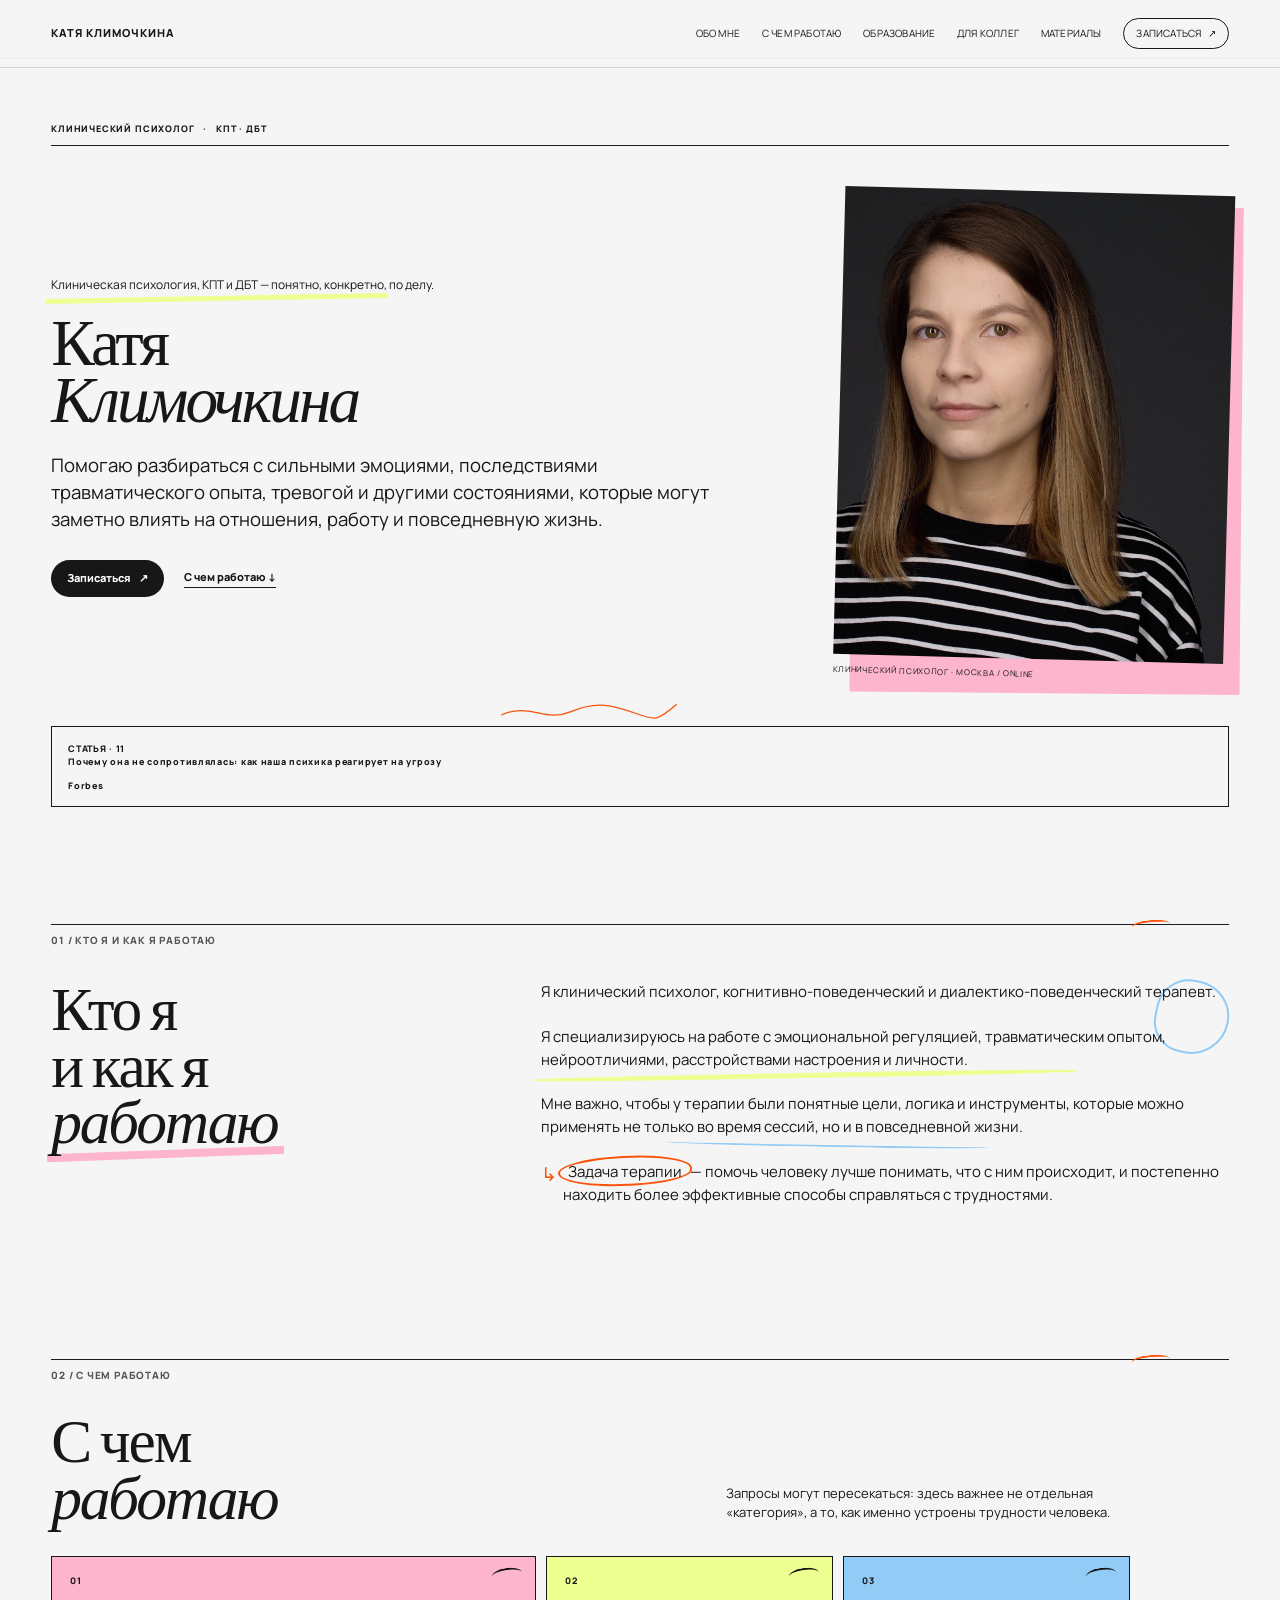
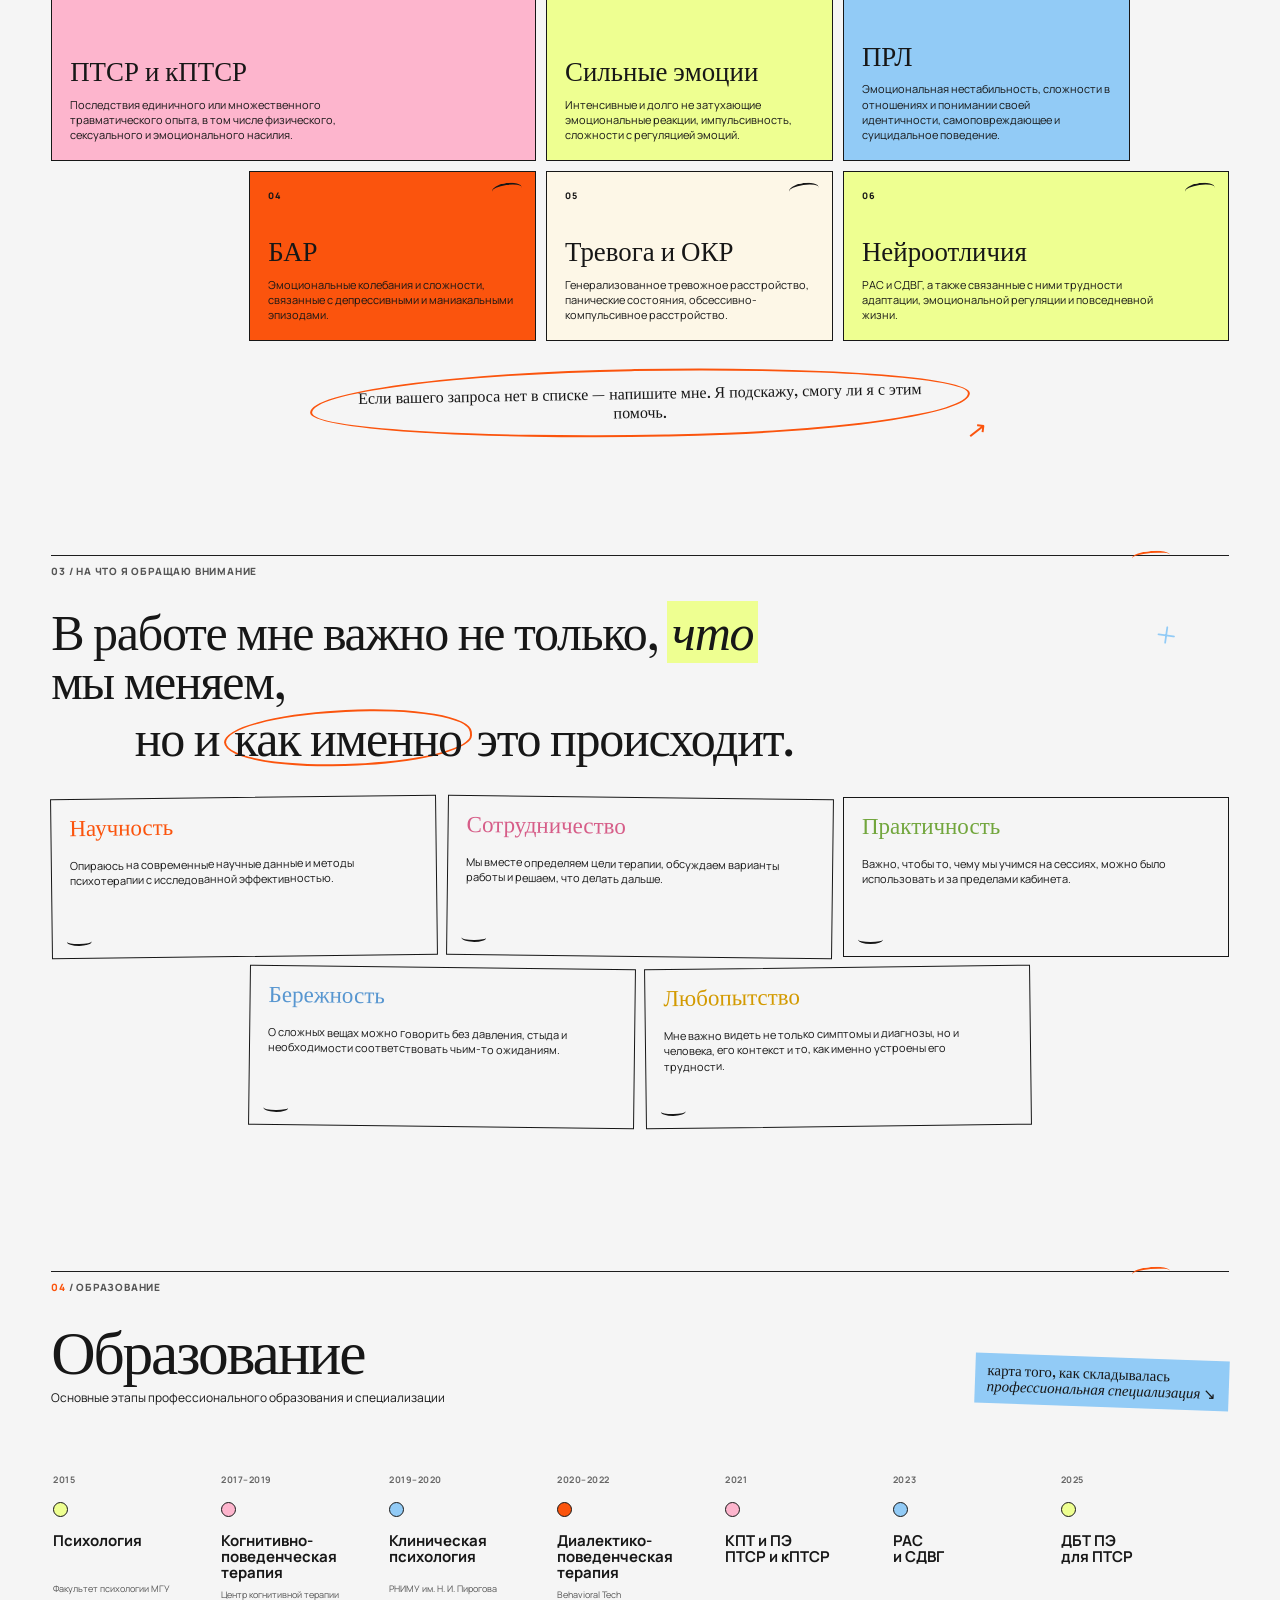
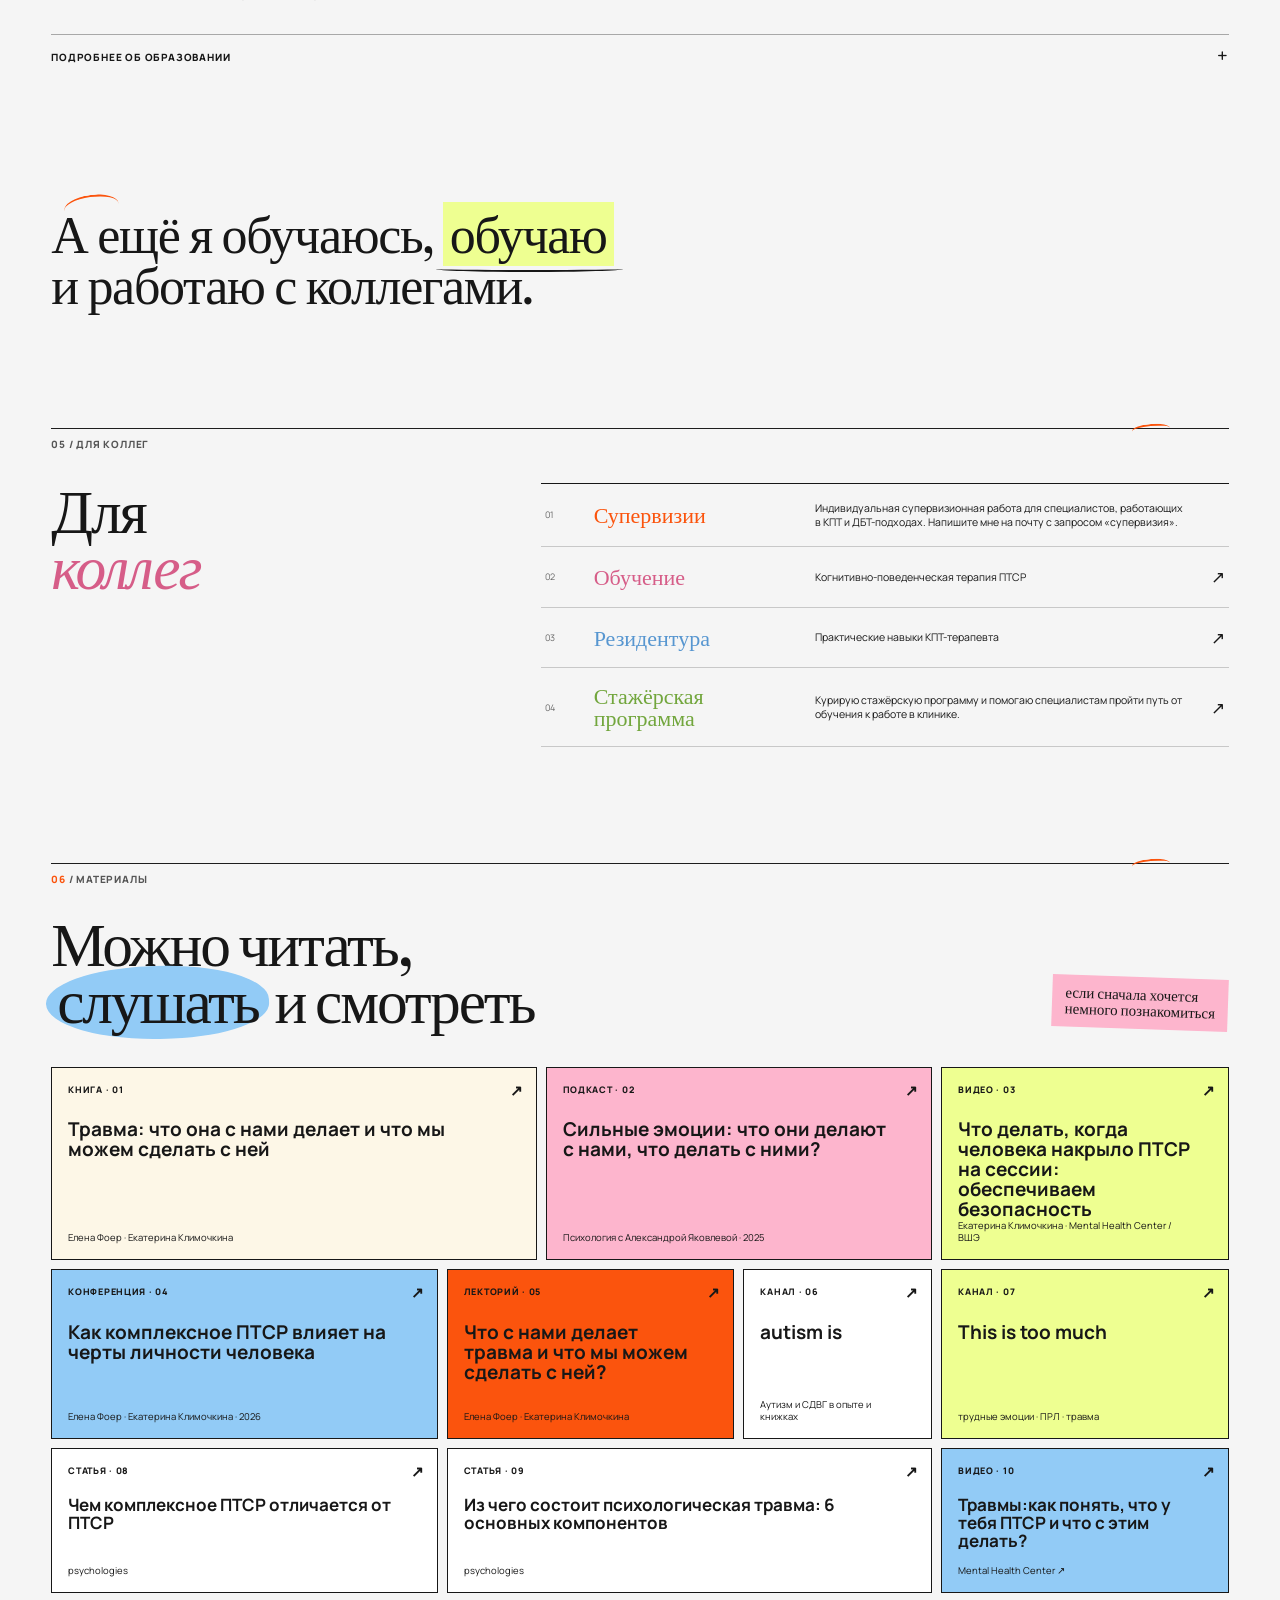
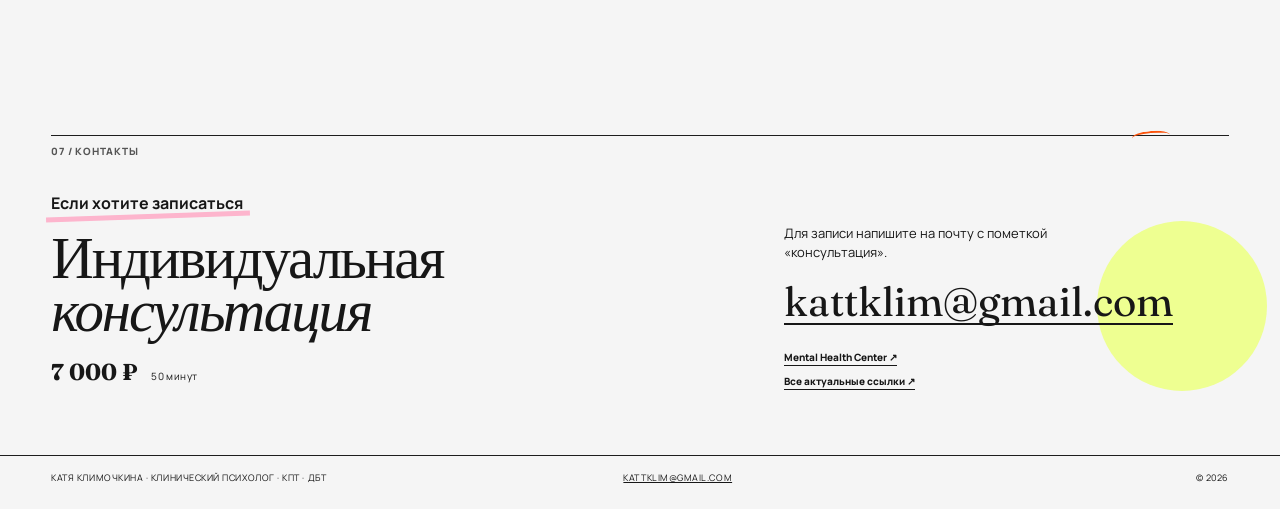
==== commit 9dd88918: "Update index.html" ====
--- a/index.html
+++ b/index.html
@@ -374,16 +374,16 @@
         <a class="material-card orange" href="https://alpinabook.ru/lectorii/webinars_psychology/chto-s-nami-delaet-travma/" target="_blank" rel="noopener">
           <span>ЛЕКТОРИЙ · 05</span><strong>Что с нами делает травма и что мы можем сделать с ней?</strong><small>Елена Фоер · Екатерина Климочкина</small><b>↗</b>
         </a>
-        <a class="material-card lime" href="https://t.me/autismis" target="_blank" rel="noopener">
+        <a class="material-card white" href="https://t.me/autismis" target="_blank" rel="noopener">
           <span>КАНАЛ · 06</span><strong>autism is</strong><small>Аутизм и СДВГ в опыте и книжках</small><b>↗</b>
         </a>
-        <a class="material-card cream" href="https://t.me/bpdflowers" target="_blank" rel="noopener">
+        <a class="material-card lime" href="https://t.me/bpdflowers" target="_blank" rel="noopener">
           <span>КАНАЛ · 07</span><strong>This is too much</strong><small>трудные эмоции · ПРЛ · травма</small><b>↗</b>
         </a>
-        <a class="material-card lime article-card" href="https://www.psychologies.ru/articles/chem-kompleksnoe-ptsr-otlichaetsya-ot-ptsr-prichiny-simptomy-i-posledstviya-razvitiya-zabolevanii/" target="_blank" rel="noopener">
+        <a class="material-card white article-card" href="https://www.psychologies.ru/articles/chem-kompleksnoe-ptsr-otlichaetsya-ot-ptsr-prichiny-simptomy-i-posledstviya-razvitiya-zabolevanii/" target="_blank" rel="noopener">
           <span>СТАТЬЯ · 08</span><strong>Чем комплексное ПТСР отличается от ПТСР</strong><small>psychologies</small><b>↗</b>
         </a>
-        <a class="material-card pink article-card" href="https://www.psychologies.ru/wellbeing/iz-chego-sostoit-vasha-psikhologicheskaya-travma-6-osnovnykh-komponentov/" target="_blank" rel="noopener">
+        <a class="material-card white article-card" href="https://www.psychologies.ru/wellbeing/iz-chego-sostoit-vasha-psikhologicheskaya-travma-6-osnovnykh-komponentov/" target="_blank" rel="noopener">
           <span>СТАТЬЯ · 09</span><strong>Из чего состоит психологическая травма: 6 основных компонентов</strong><small>psychologies</small><b>↗</b>
         </a>
         <a class="material-card blue article-card" href="https://youtu.be/Ku5bgejZA9w?si=KegYoMWLYz2zzF-I" target="_blank" rel="noopener">
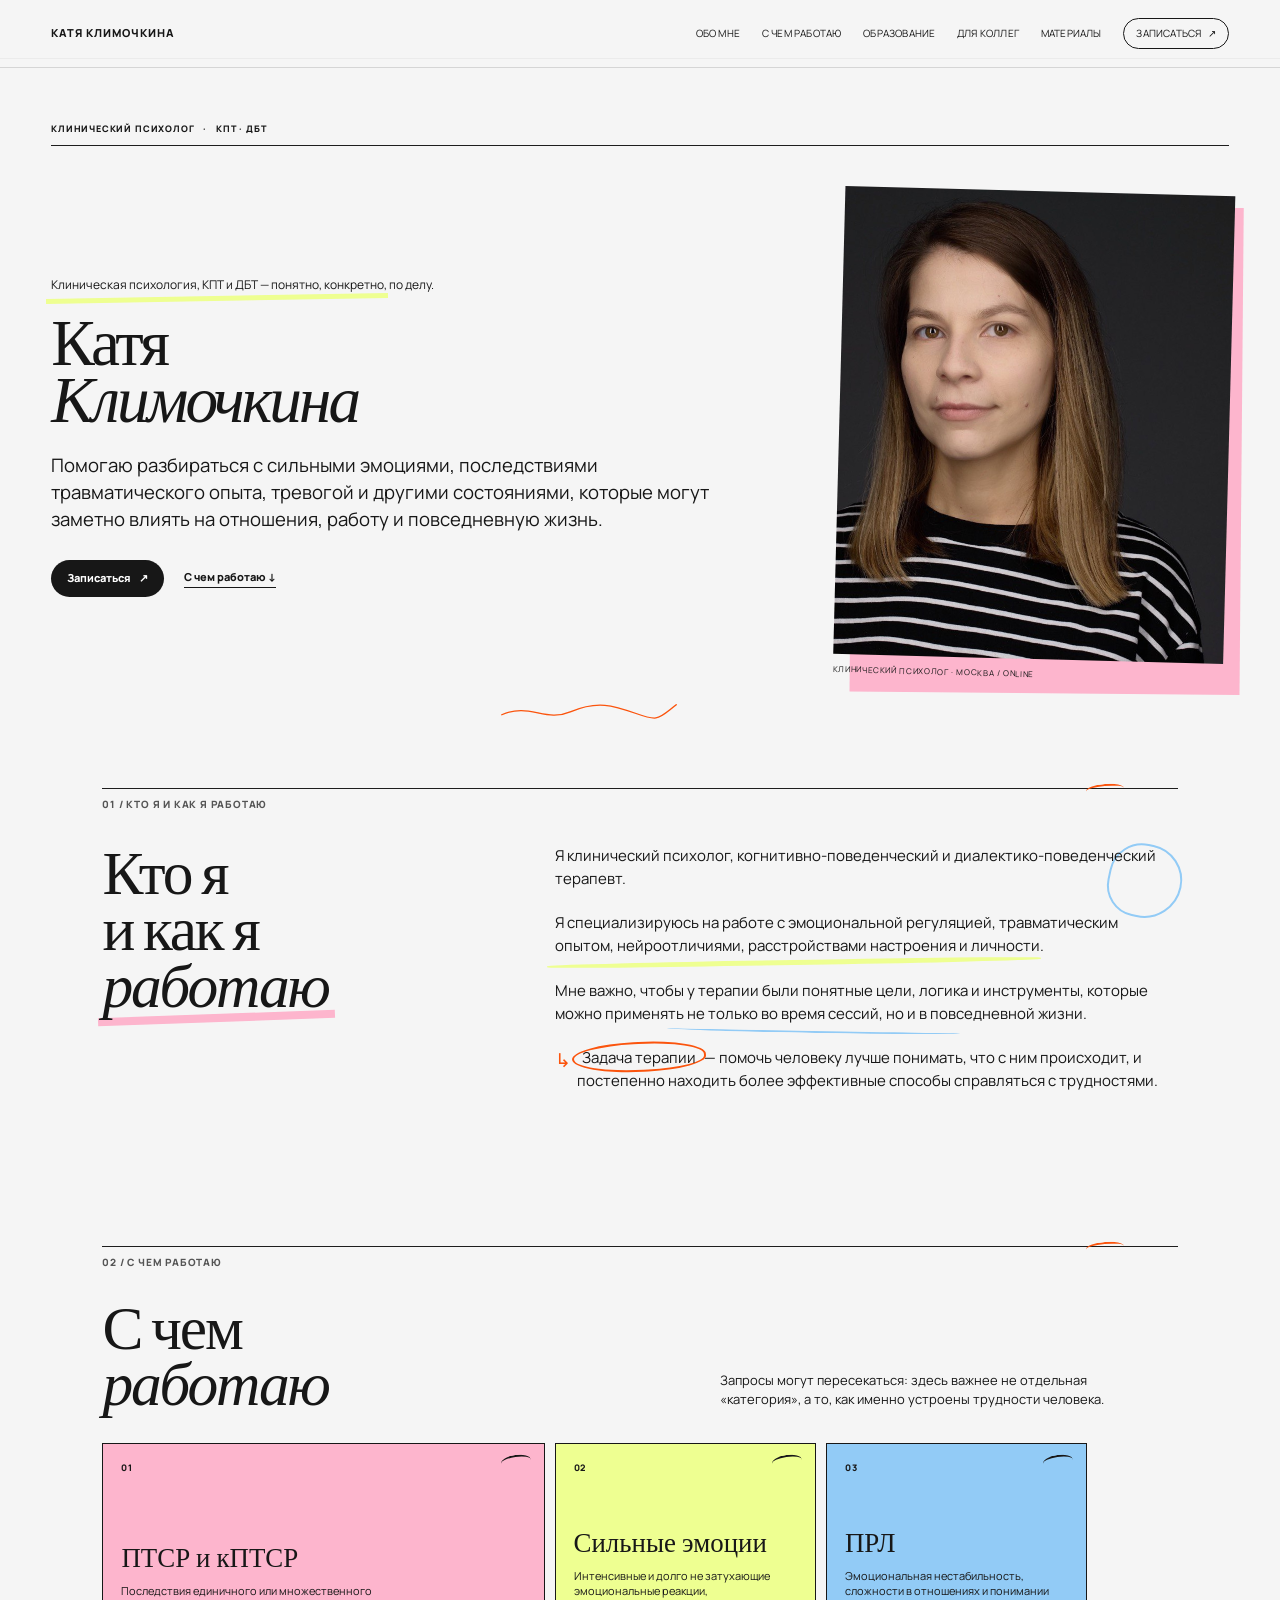
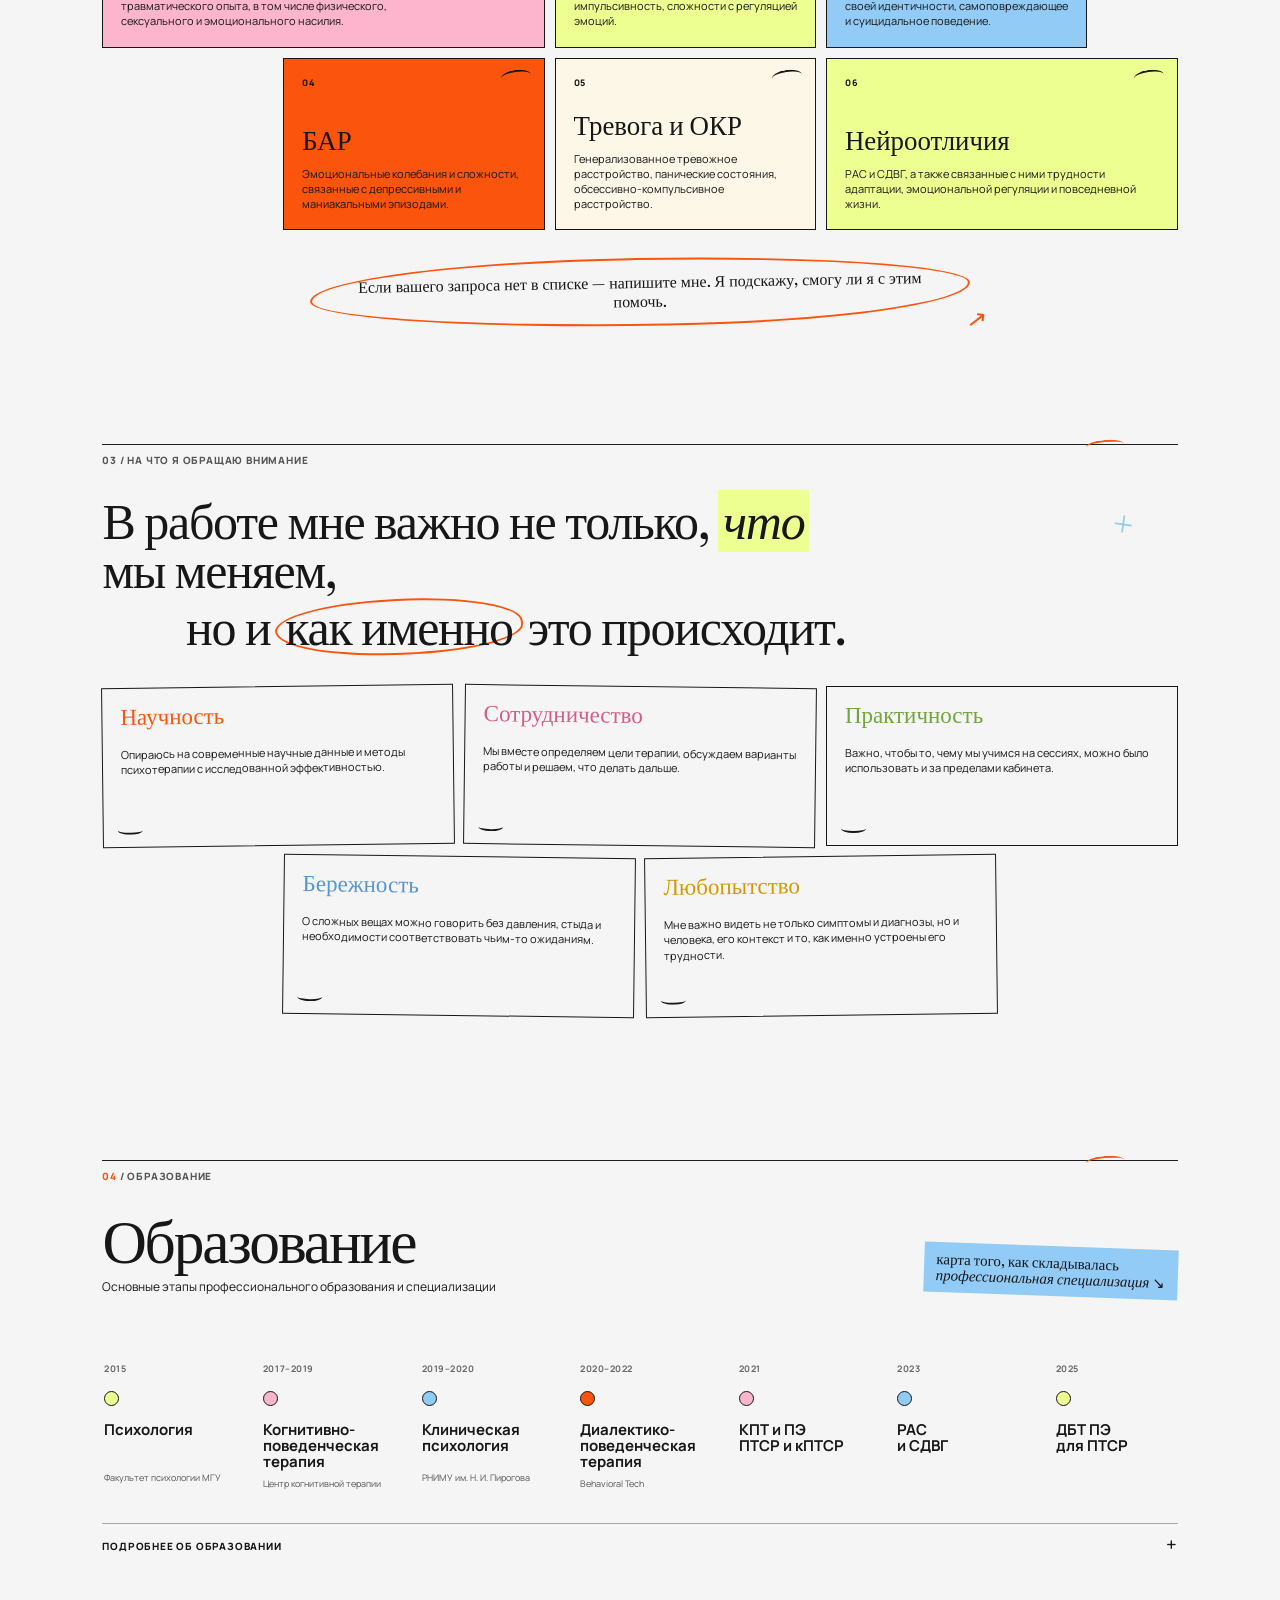
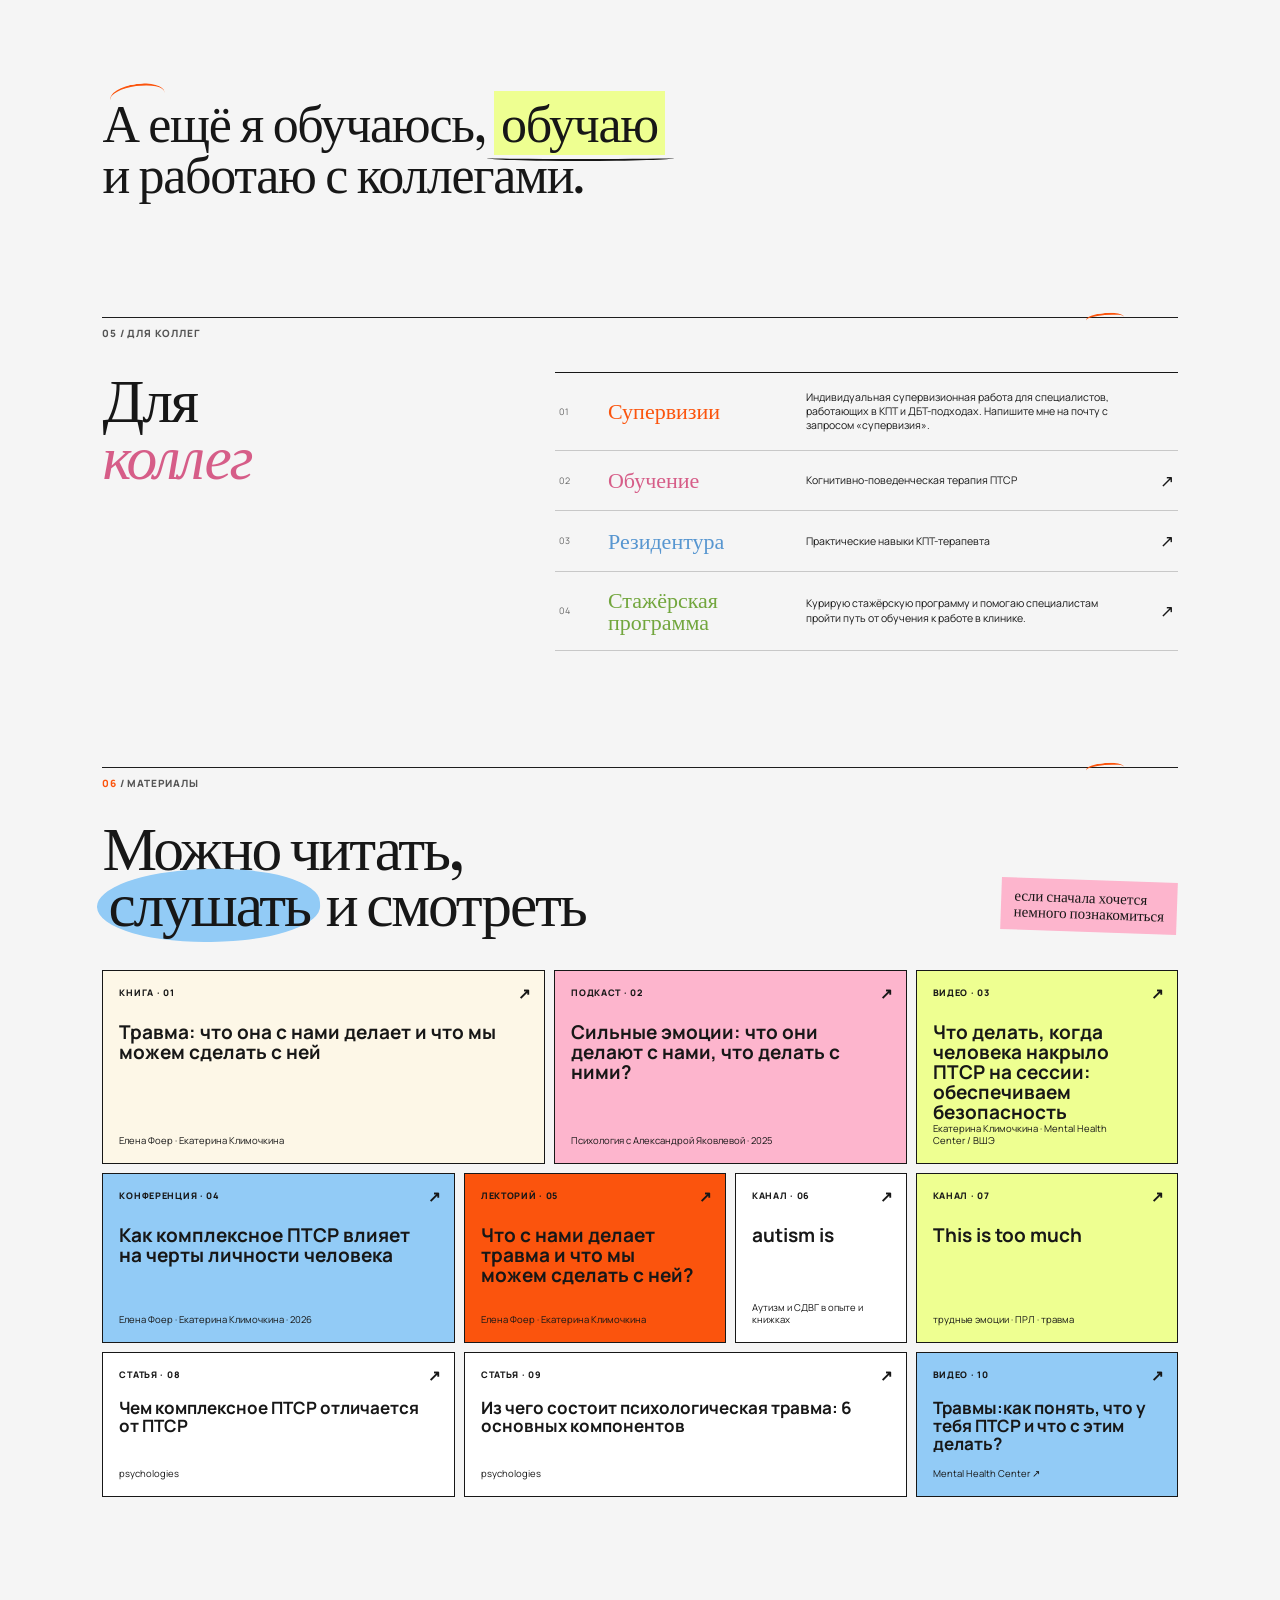
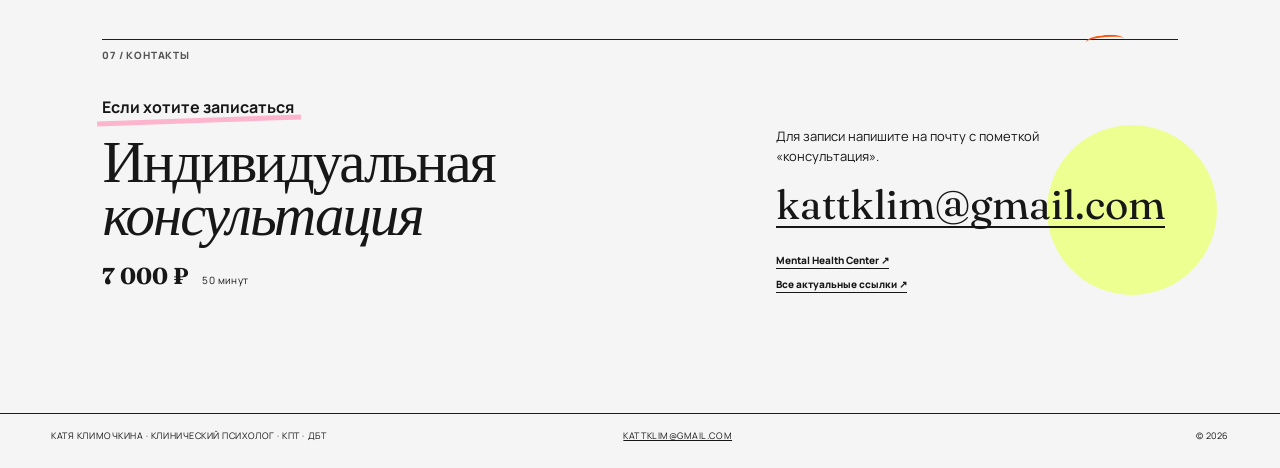
==== commit 09f6753e: "Update index.html" ====
--- a/index.html
+++ b/index.html
@@ -65,13 +65,6 @@
           <path d="M4 30 C45 10, 66 43, 104 25 S165 15, 198 28 S229 37, 256 14"/>
         </svg>
       </div>
-    
-        <a class="material-card material-extra material-article-11" href="https://www.forbes.ru/forbes-woman/537995-pocemu-ona-ne-soprotivlalas-kak-nasa-psihika-reagiruet-na-ugrozu" target="_blank" rel="noopener">
-          <span class="material-type">СТАТЬЯ · 11</span>
-          <span class="material-title">Почему она не сопротивлялась: как наша психика реагирует на угрозу</span>
-          <span class="material-source">Forbes</span>
-        </a>
-        </section>
 
     <!-- ABOUT -->
     <section class="about section-pad" id="about">
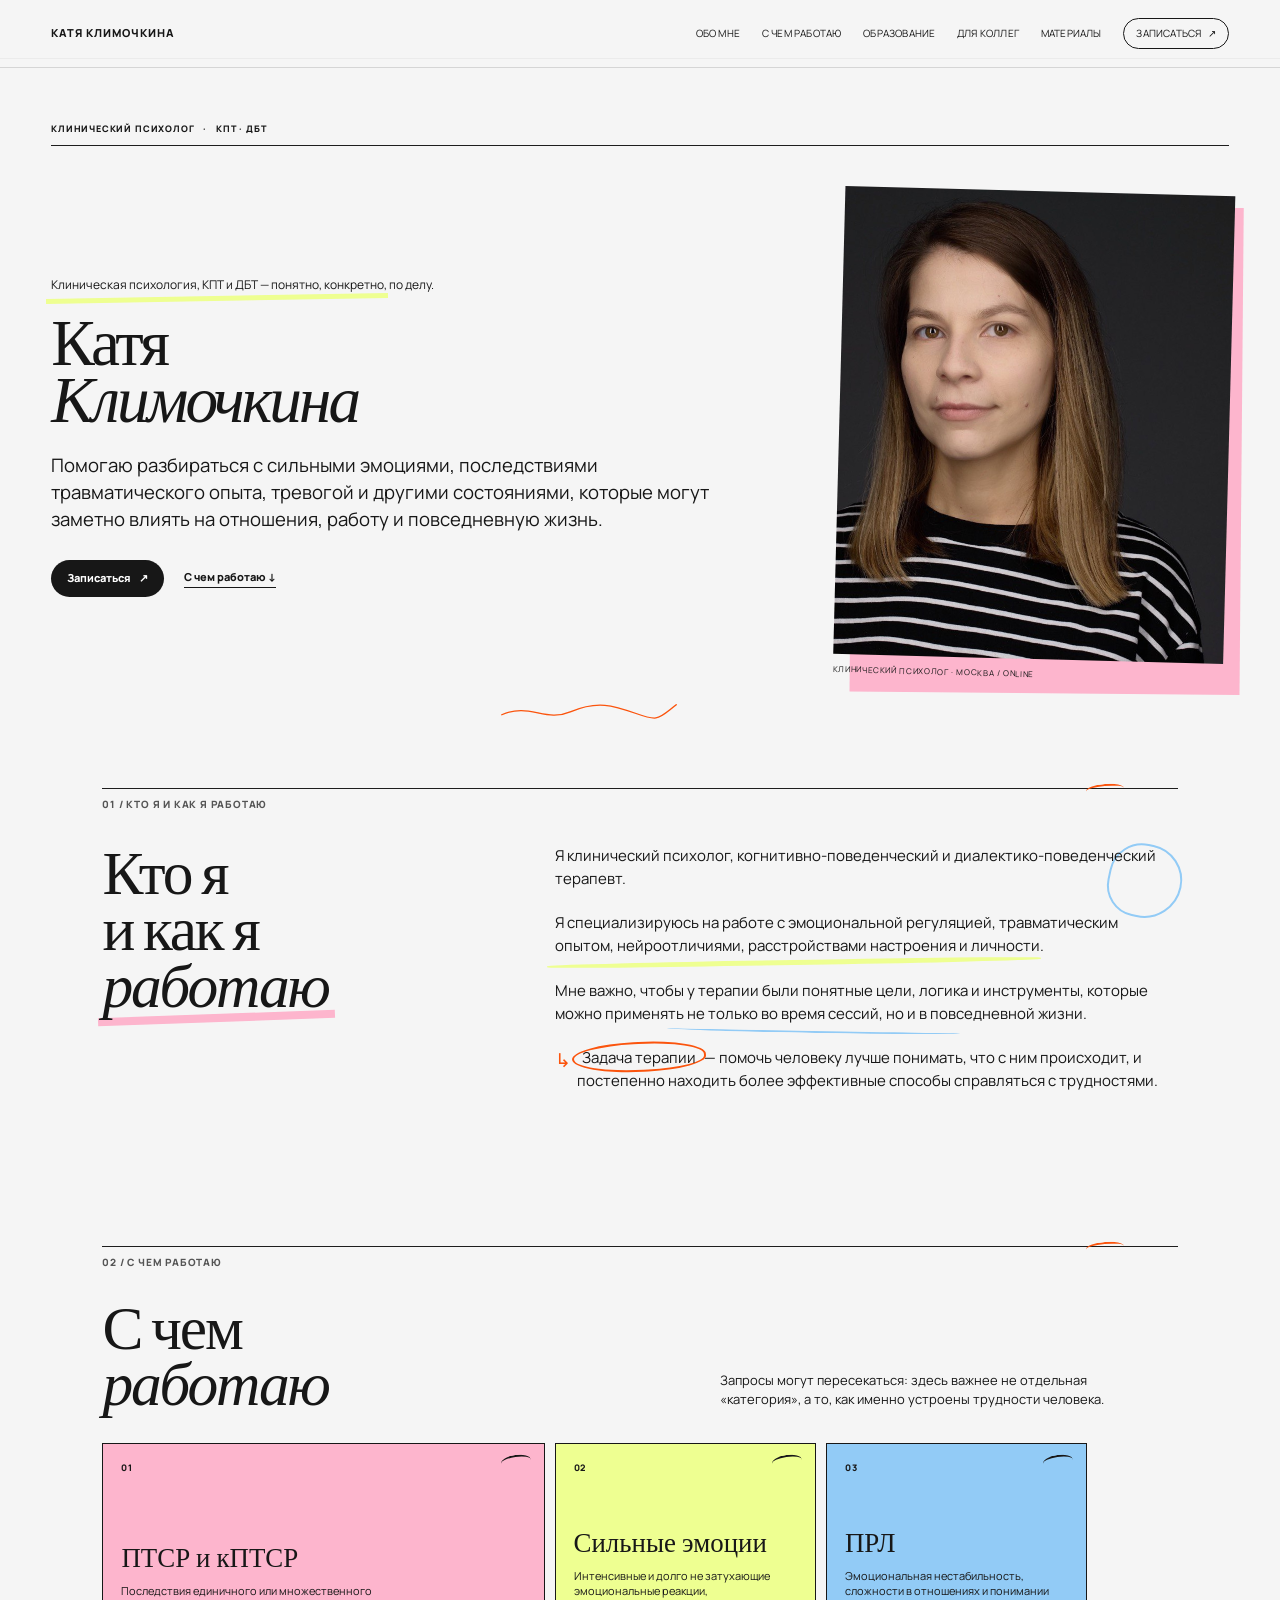
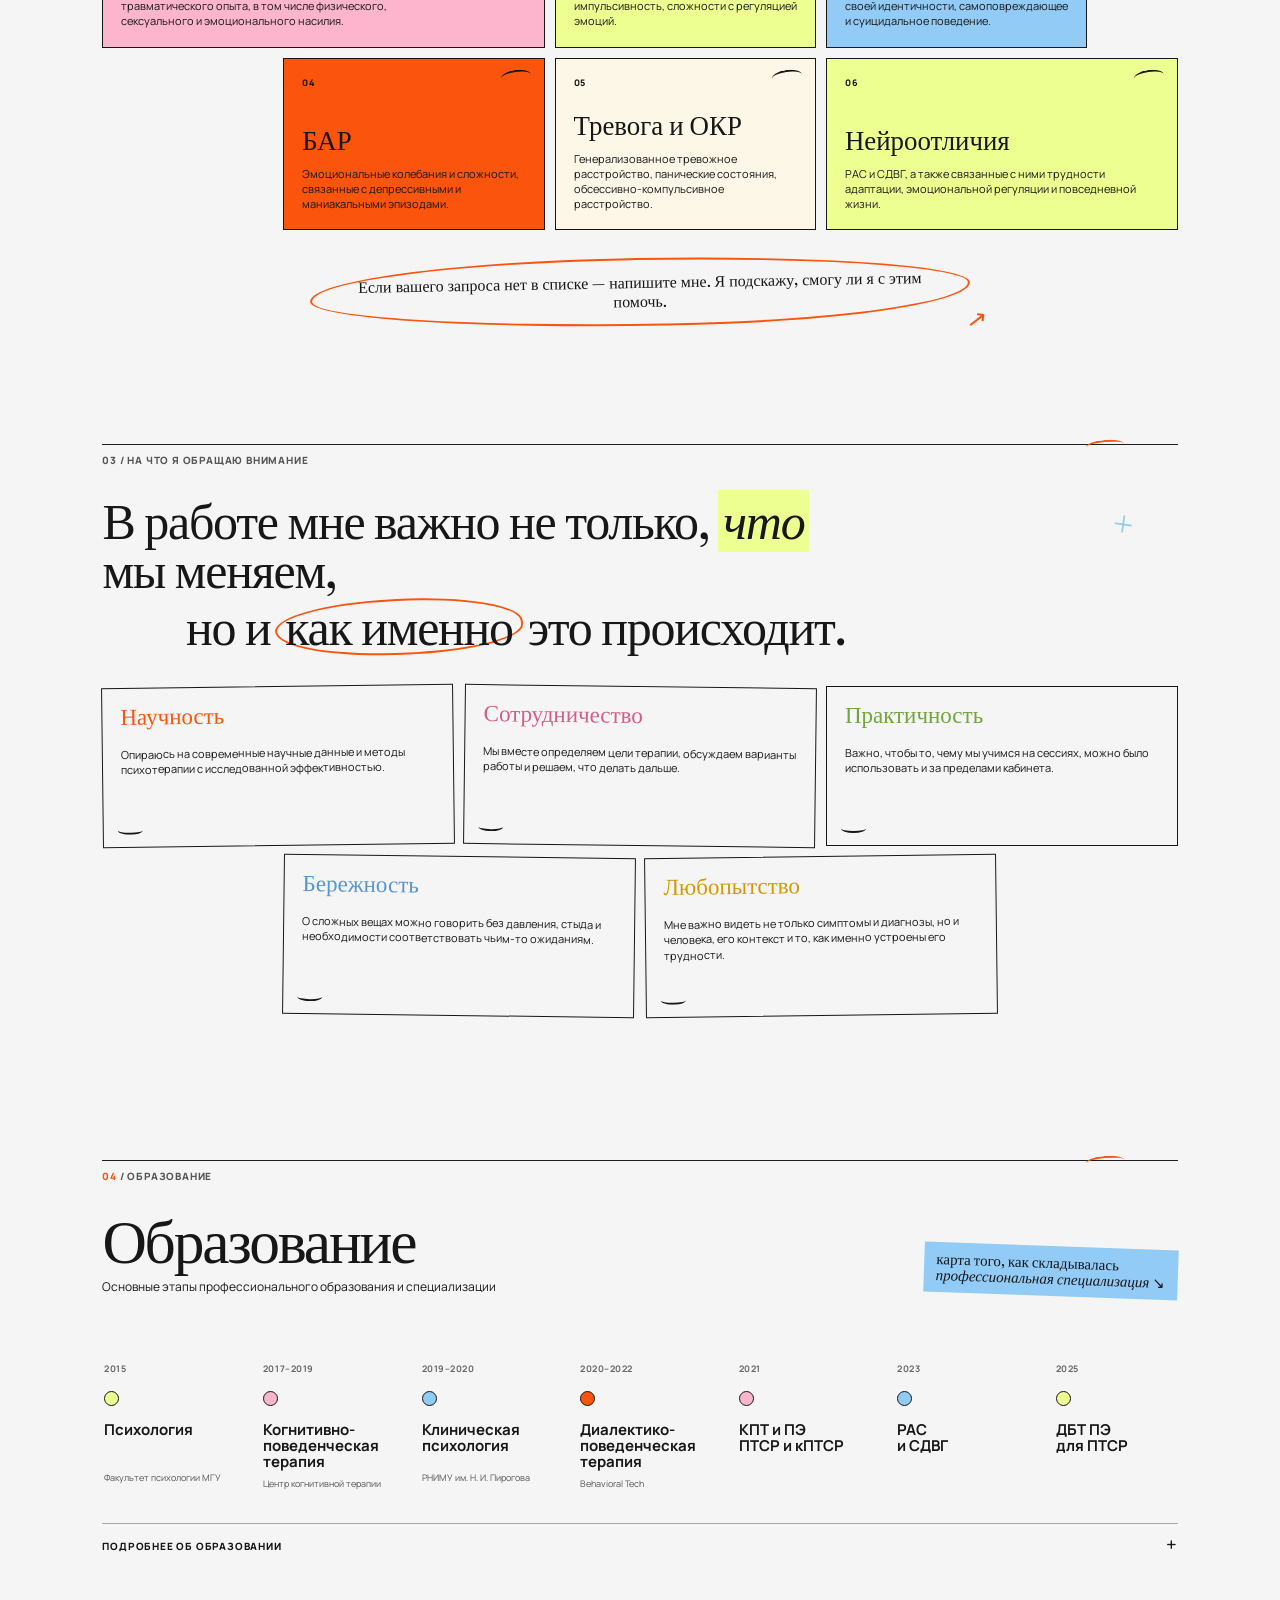
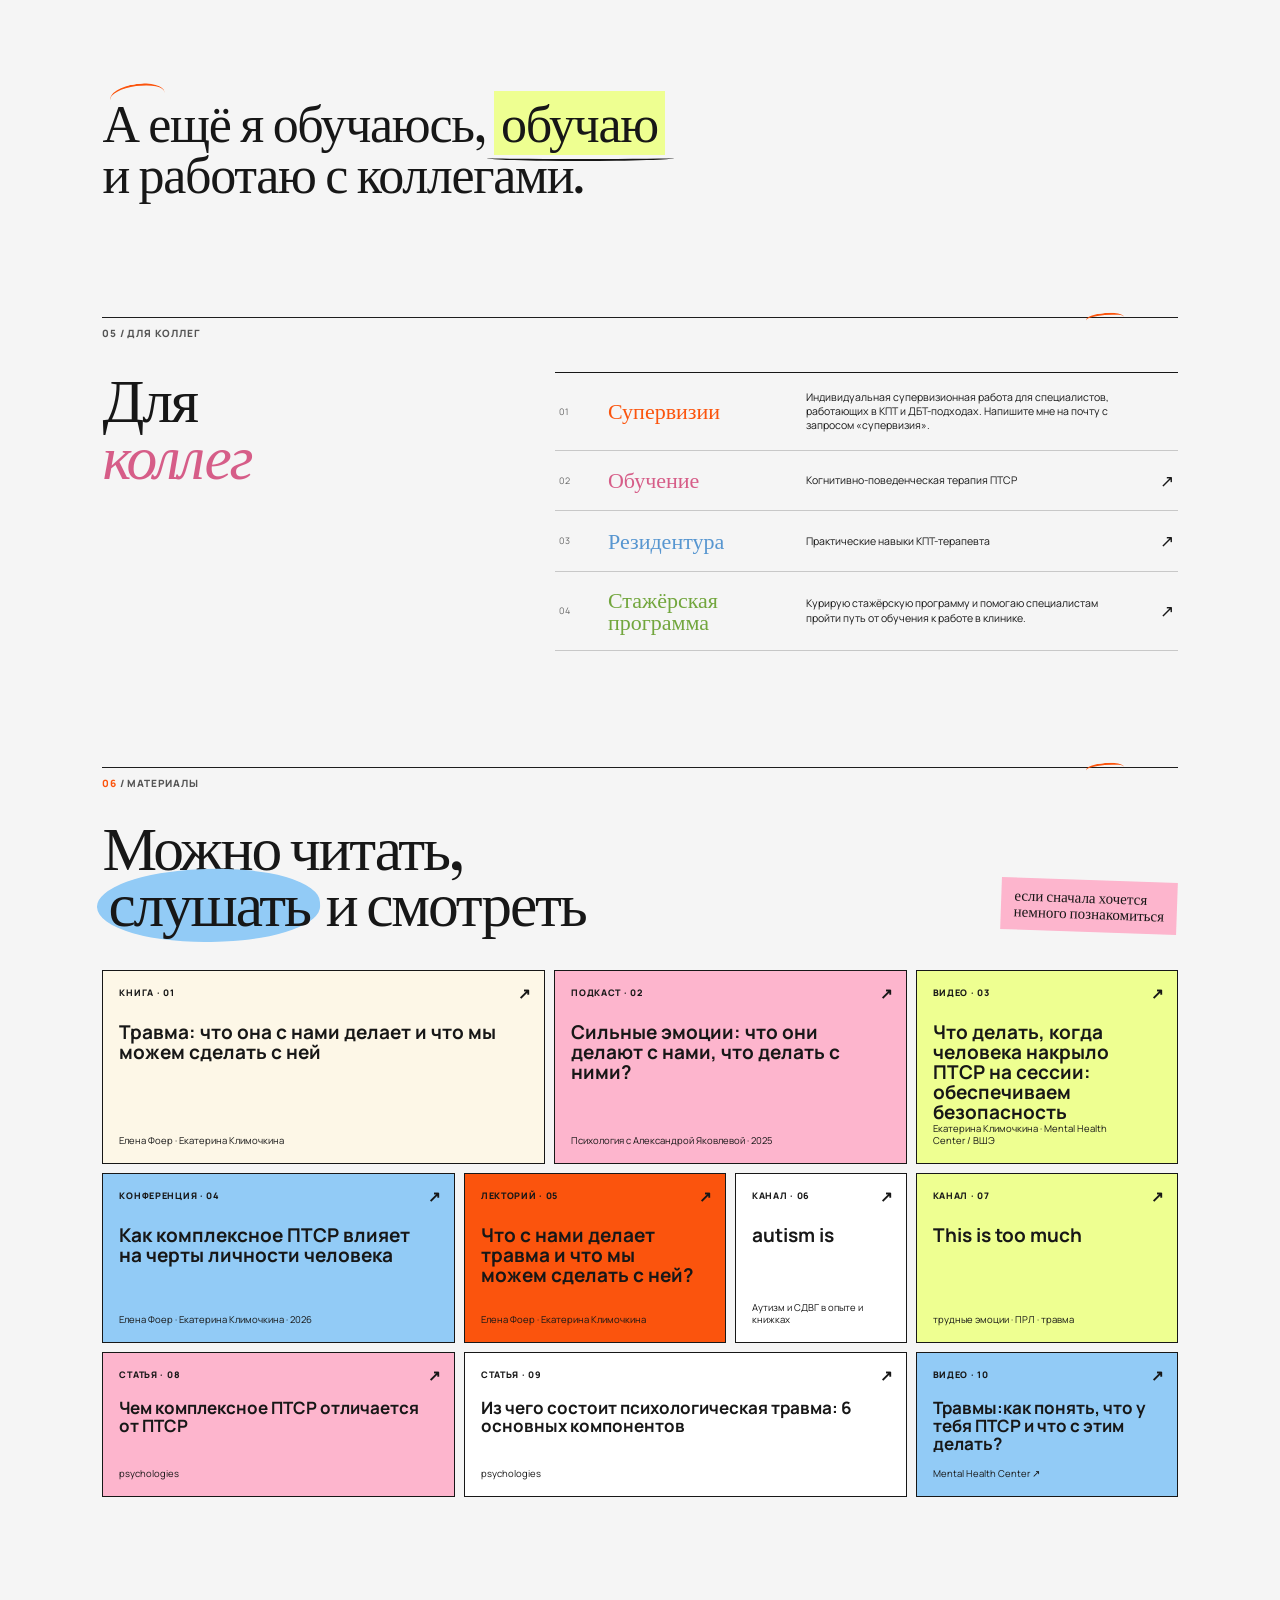
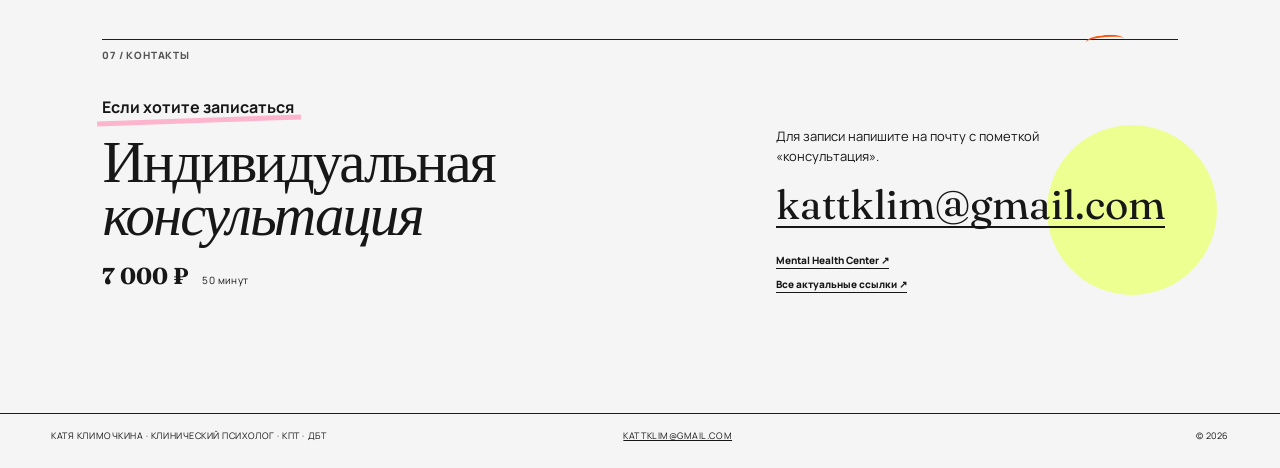
==== commit 380de43e: "Update index.html" ====
--- a/index.html
+++ b/index.html
@@ -373,7 +373,7 @@
         <a class="material-card lime" href="https://t.me/bpdflowers" target="_blank" rel="noopener">
           <span>КАНАЛ · 07</span><strong>This is too much</strong><small>трудные эмоции · ПРЛ · травма</small><b>↗</b>
         </a>
-        <a class="material-card white article-card" href="https://www.psychologies.ru/articles/chem-kompleksnoe-ptsr-otlichaetsya-ot-ptsr-prichiny-simptomy-i-posledstviya-razvitiya-zabolevanii/" target="_blank" rel="noopener">
+        <a class="material-card pink article-card" href="https://www.psychologies.ru/articles/chem-kompleksnoe-ptsr-otlichaetsya-ot-ptsr-prichiny-simptomy-i-posledstviya-razvitiya-zabolevanii/" target="_blank" rel="noopener">
           <span>СТАТЬЯ · 08</span><strong>Чем комплексное ПТСР отличается от ПТСР</strong><small>psychologies</small><b>↗</b>
         </a>
         <a class="material-card white article-card" href="https://www.psychologies.ru/wellbeing/iz-chego-sostoit-vasha-psikhologicheskaya-travma-6-osnovnykh-komponentov/" target="_blank" rel="noopener">
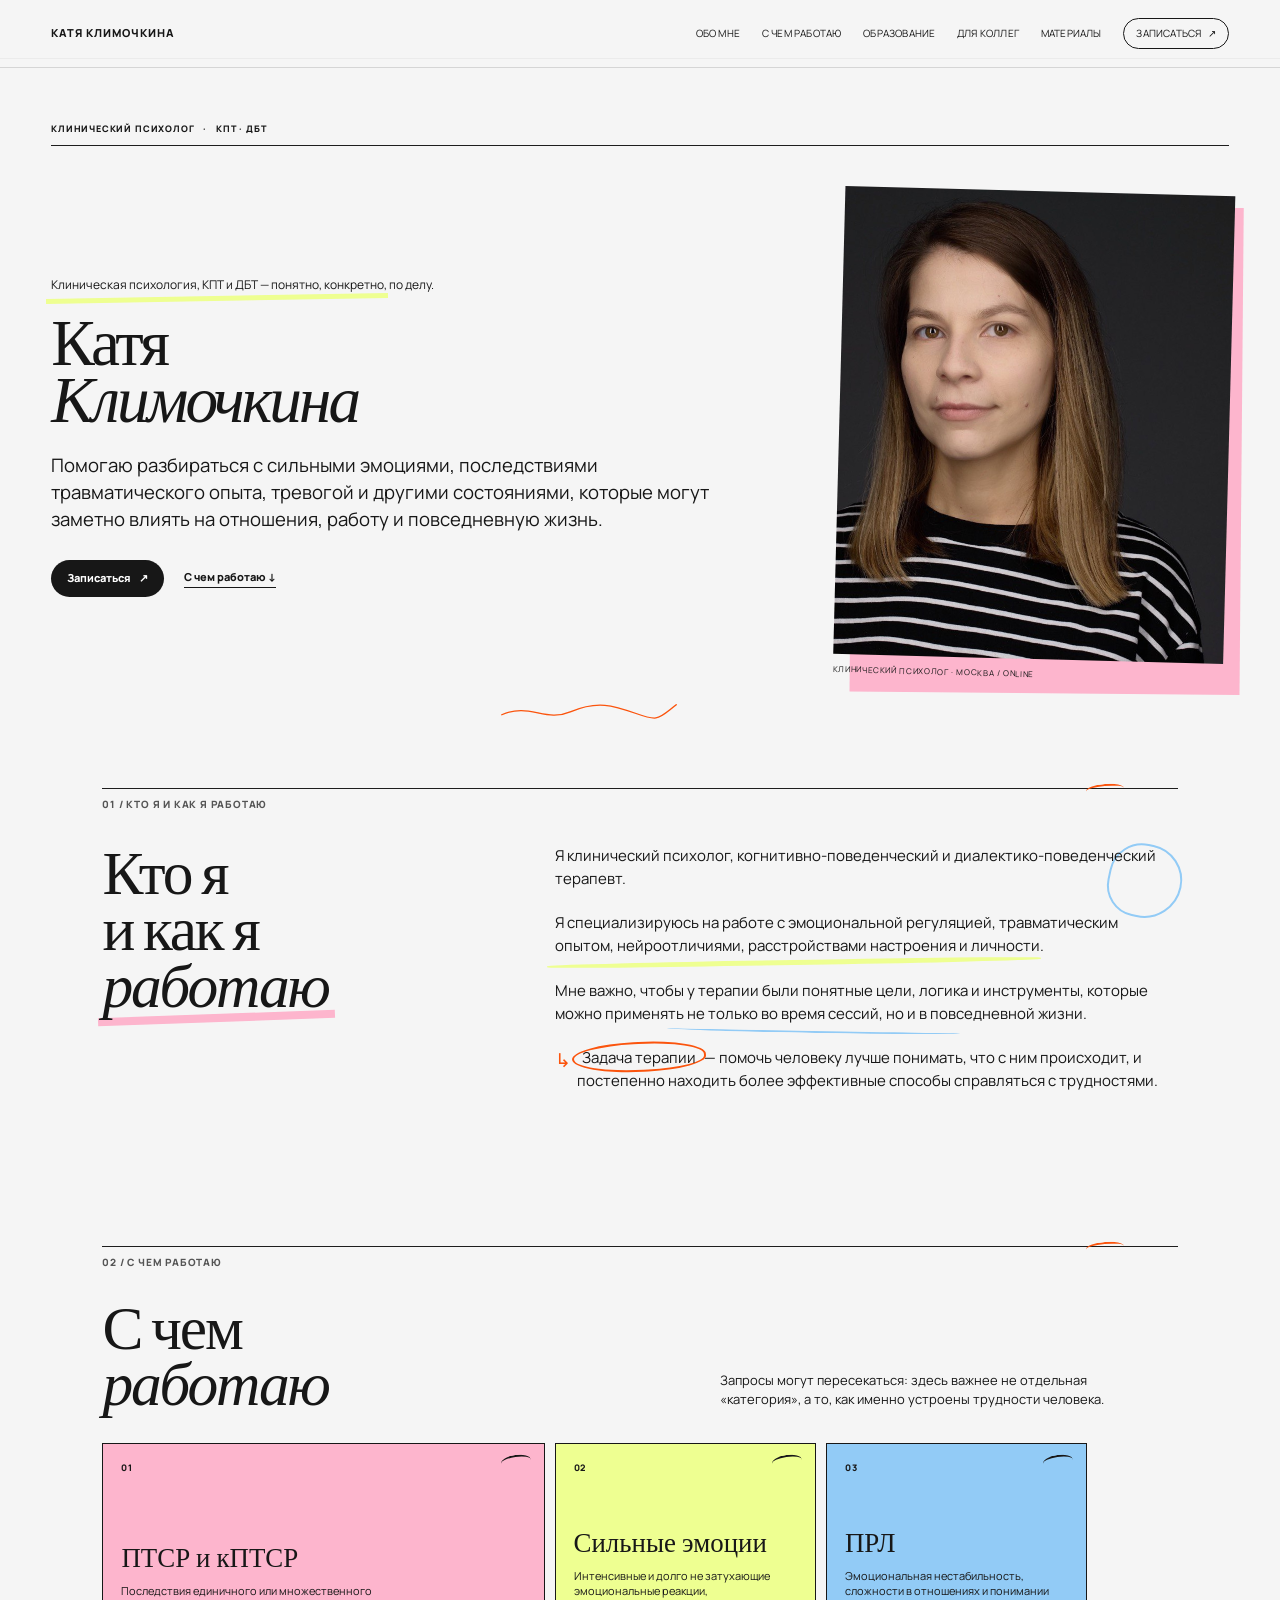
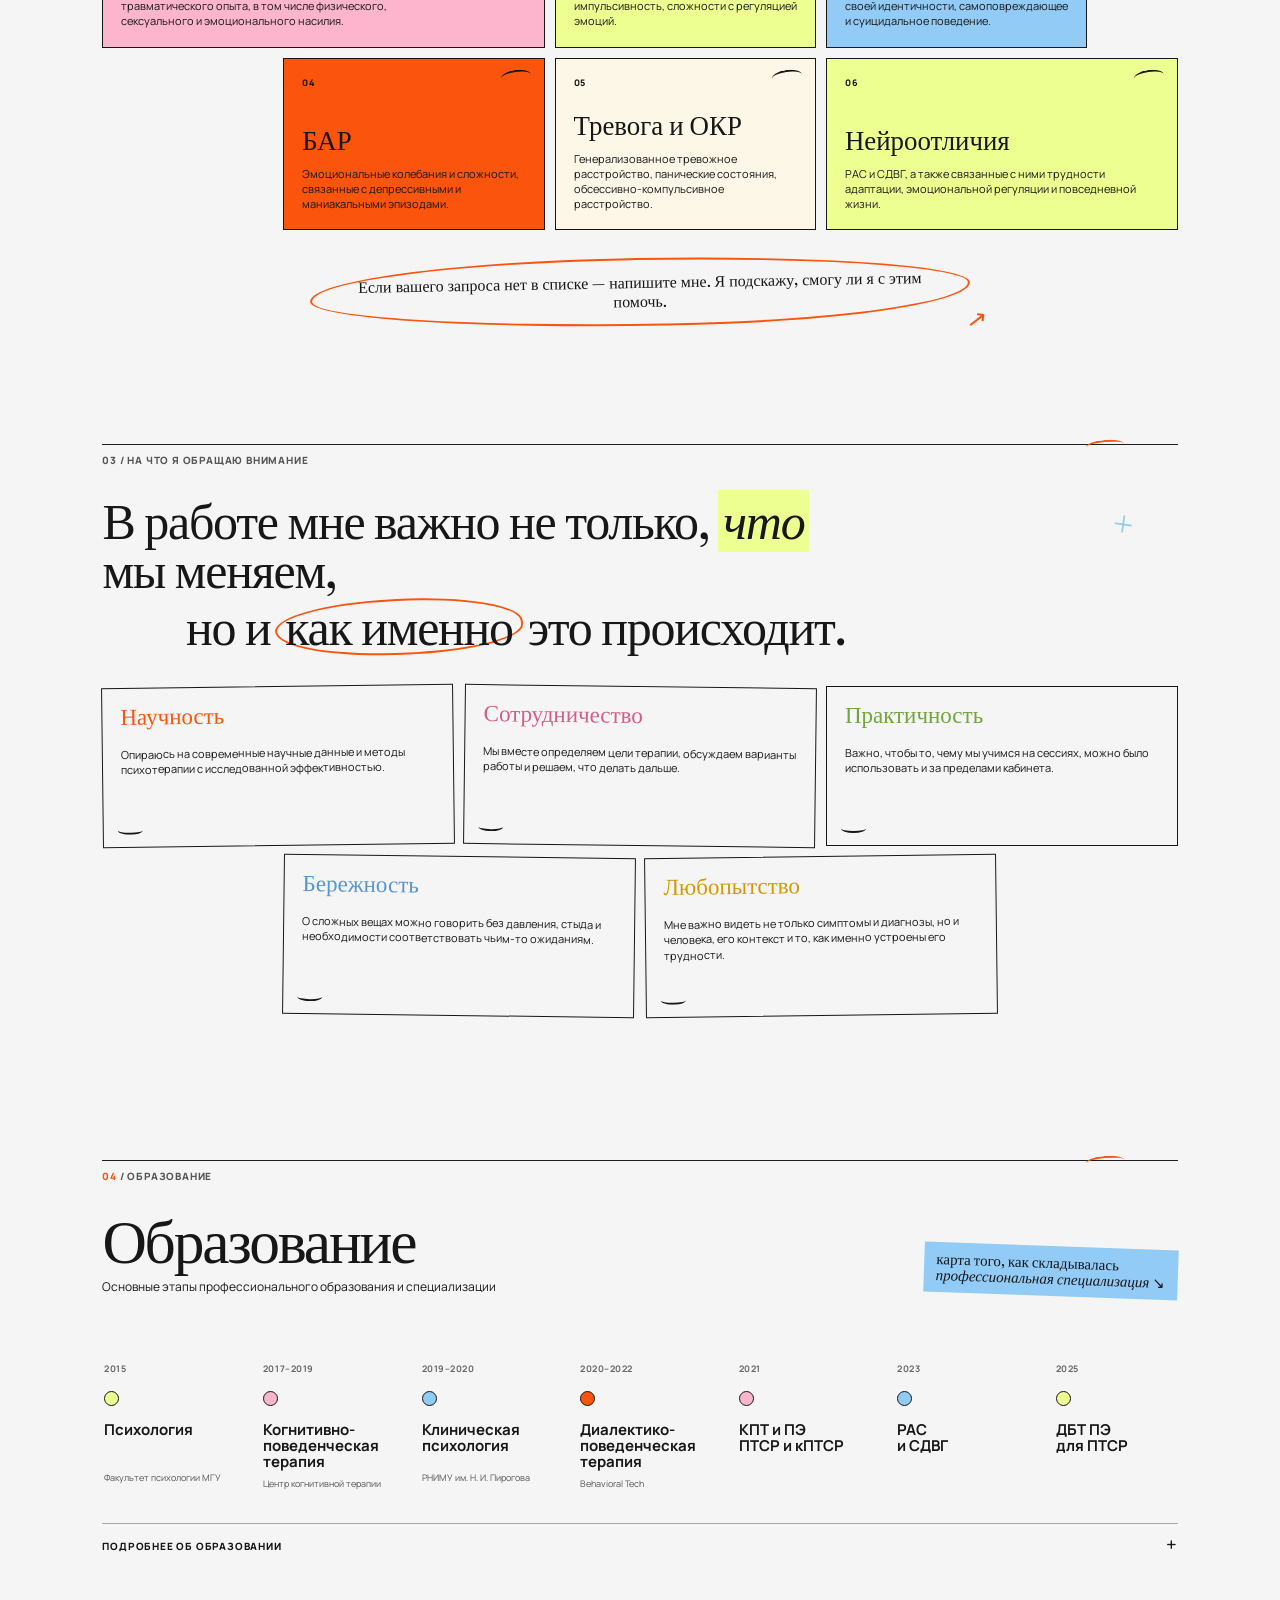
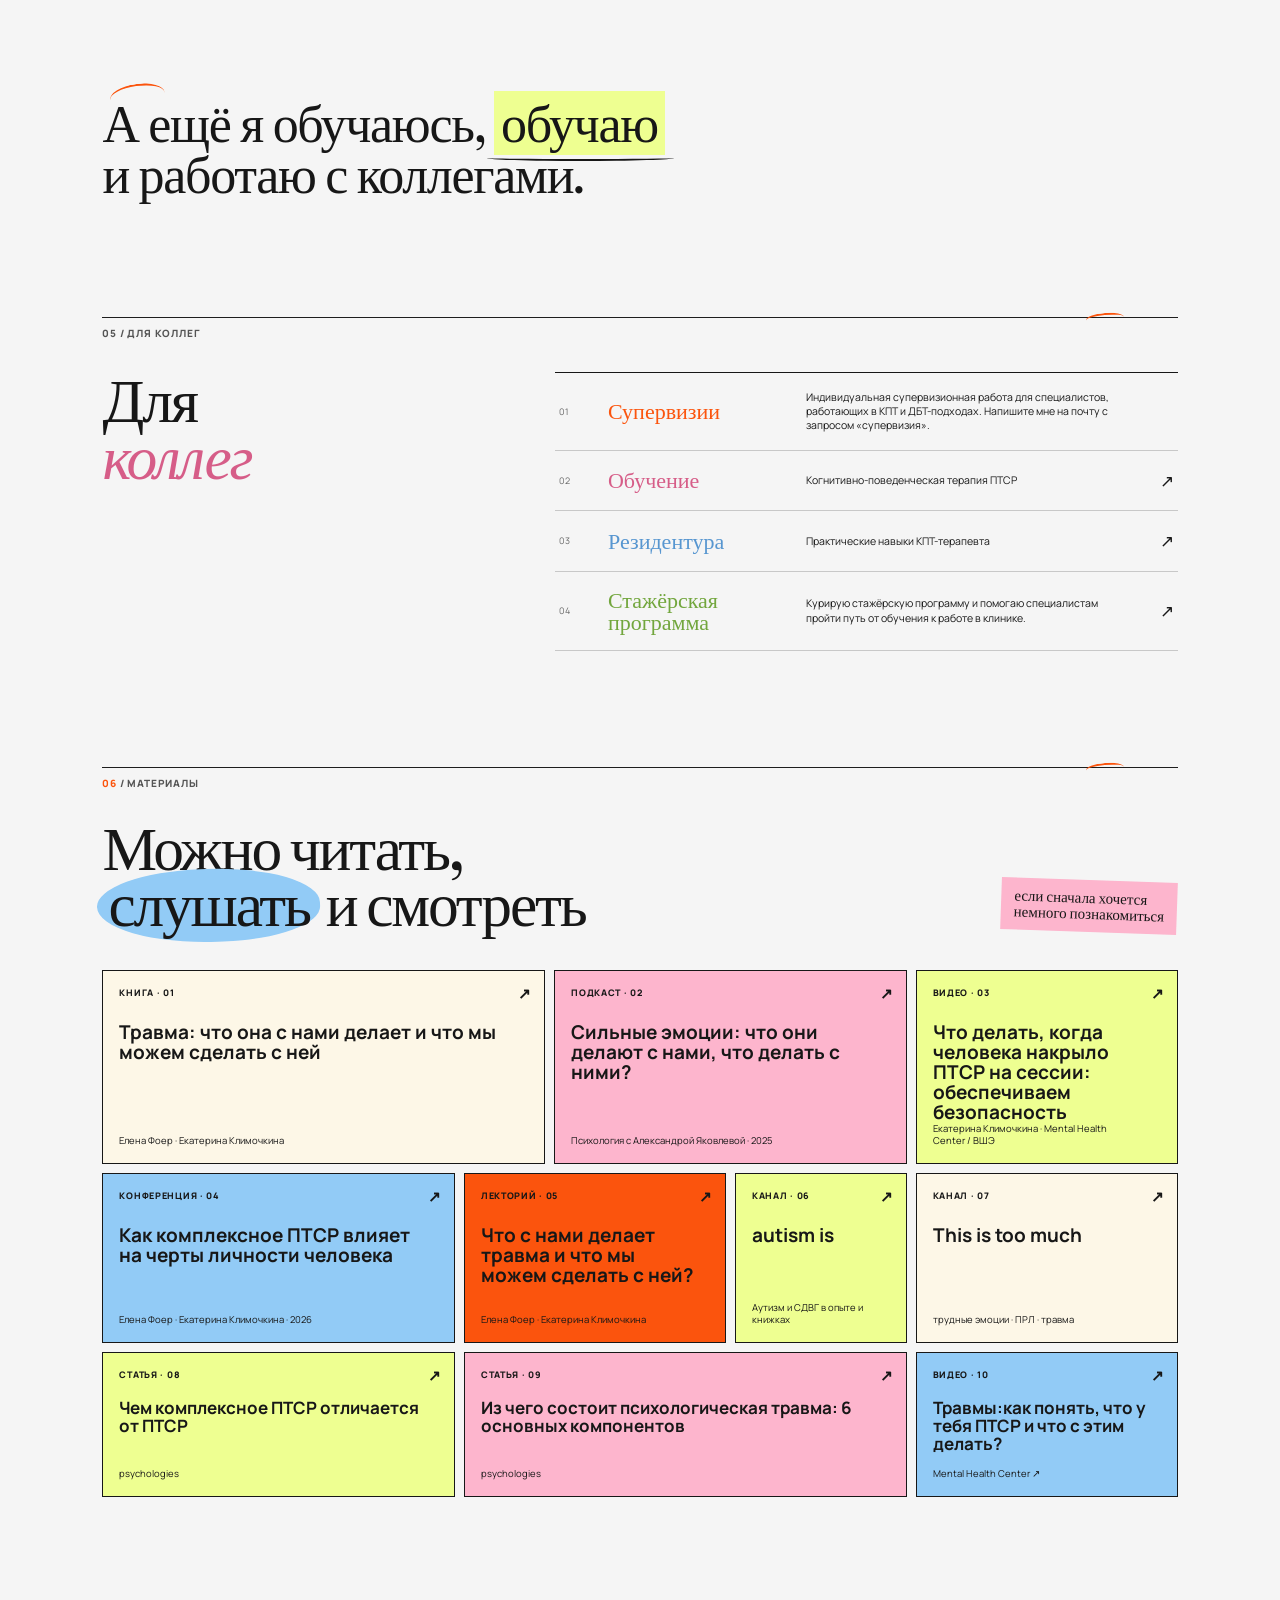
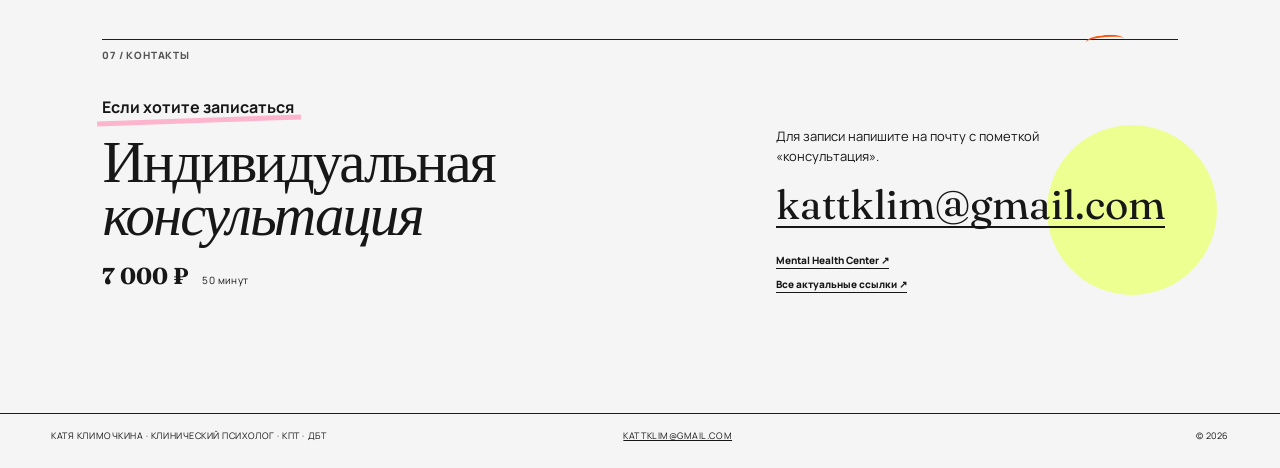
==== commit 3b00a99d: "Update index.html" ====
--- a/index.html
+++ b/index.html
@@ -367,16 +367,16 @@
         <a class="material-card orange" href="https://alpinabook.ru/lectorii/webinars_psychology/chto-s-nami-delaet-travma/" target="_blank" rel="noopener">
           <span>ЛЕКТОРИЙ · 05</span><strong>Что с нами делает травма и что мы можем сделать с ней?</strong><small>Елена Фоер · Екатерина Климочкина</small><b>↗</b>
         </a>
-        <a class="material-card white" href="https://t.me/autismis" target="_blank" rel="noopener">
+        <a class="material-card lime" href="https://t.me/autismis" target="_blank" rel="noopener">
           <span>КАНАЛ · 06</span><strong>autism is</strong><small>Аутизм и СДВГ в опыте и книжках</small><b>↗</b>
         </a>
-        <a class="material-card lime" href="https://t.me/bpdflowers" target="_blank" rel="noopener">
+        <a class="material-card cream" href="https://t.me/bpdflowers" target="_blank" rel="noopener">
           <span>КАНАЛ · 07</span><strong>This is too much</strong><small>трудные эмоции · ПРЛ · травма</small><b>↗</b>
         </a>
-        <a class="material-card pink article-card" href="https://www.psychologies.ru/articles/chem-kompleksnoe-ptsr-otlichaetsya-ot-ptsr-prichiny-simptomy-i-posledstviya-razvitiya-zabolevanii/" target="_blank" rel="noopener">
+        <a class="material-card lime article-card" href="https://www.psychologies.ru/articles/chem-kompleksnoe-ptsr-otlichaetsya-ot-ptsr-prichiny-simptomy-i-posledstviya-razvitiya-zabolevanii/" target="_blank" rel="noopener">
           <span>СТАТЬЯ · 08</span><strong>Чем комплексное ПТСР отличается от ПТСР</strong><small>psychologies</small><b>↗</b>
         </a>
-        <a class="material-card white article-card" href="https://www.psychologies.ru/wellbeing/iz-chego-sostoit-vasha-psikhologicheskaya-travma-6-osnovnykh-komponentov/" target="_blank" rel="noopener">
+        <a class="material-card pink article-card" href="https://www.psychologies.ru/wellbeing/iz-chego-sostoit-vasha-psikhologicheskaya-travma-6-osnovnykh-komponentov/" target="_blank" rel="noopener">
           <span>СТАТЬЯ · 09</span><strong>Из чего состоит психологическая травма: 6 основных компонентов</strong><small>psychologies</small><b>↗</b>
         </a>
         <a class="material-card blue article-card" href="https://youtu.be/Ku5bgejZA9w?si=KegYoMWLYz2zzF-I" target="_blank" rel="noopener">
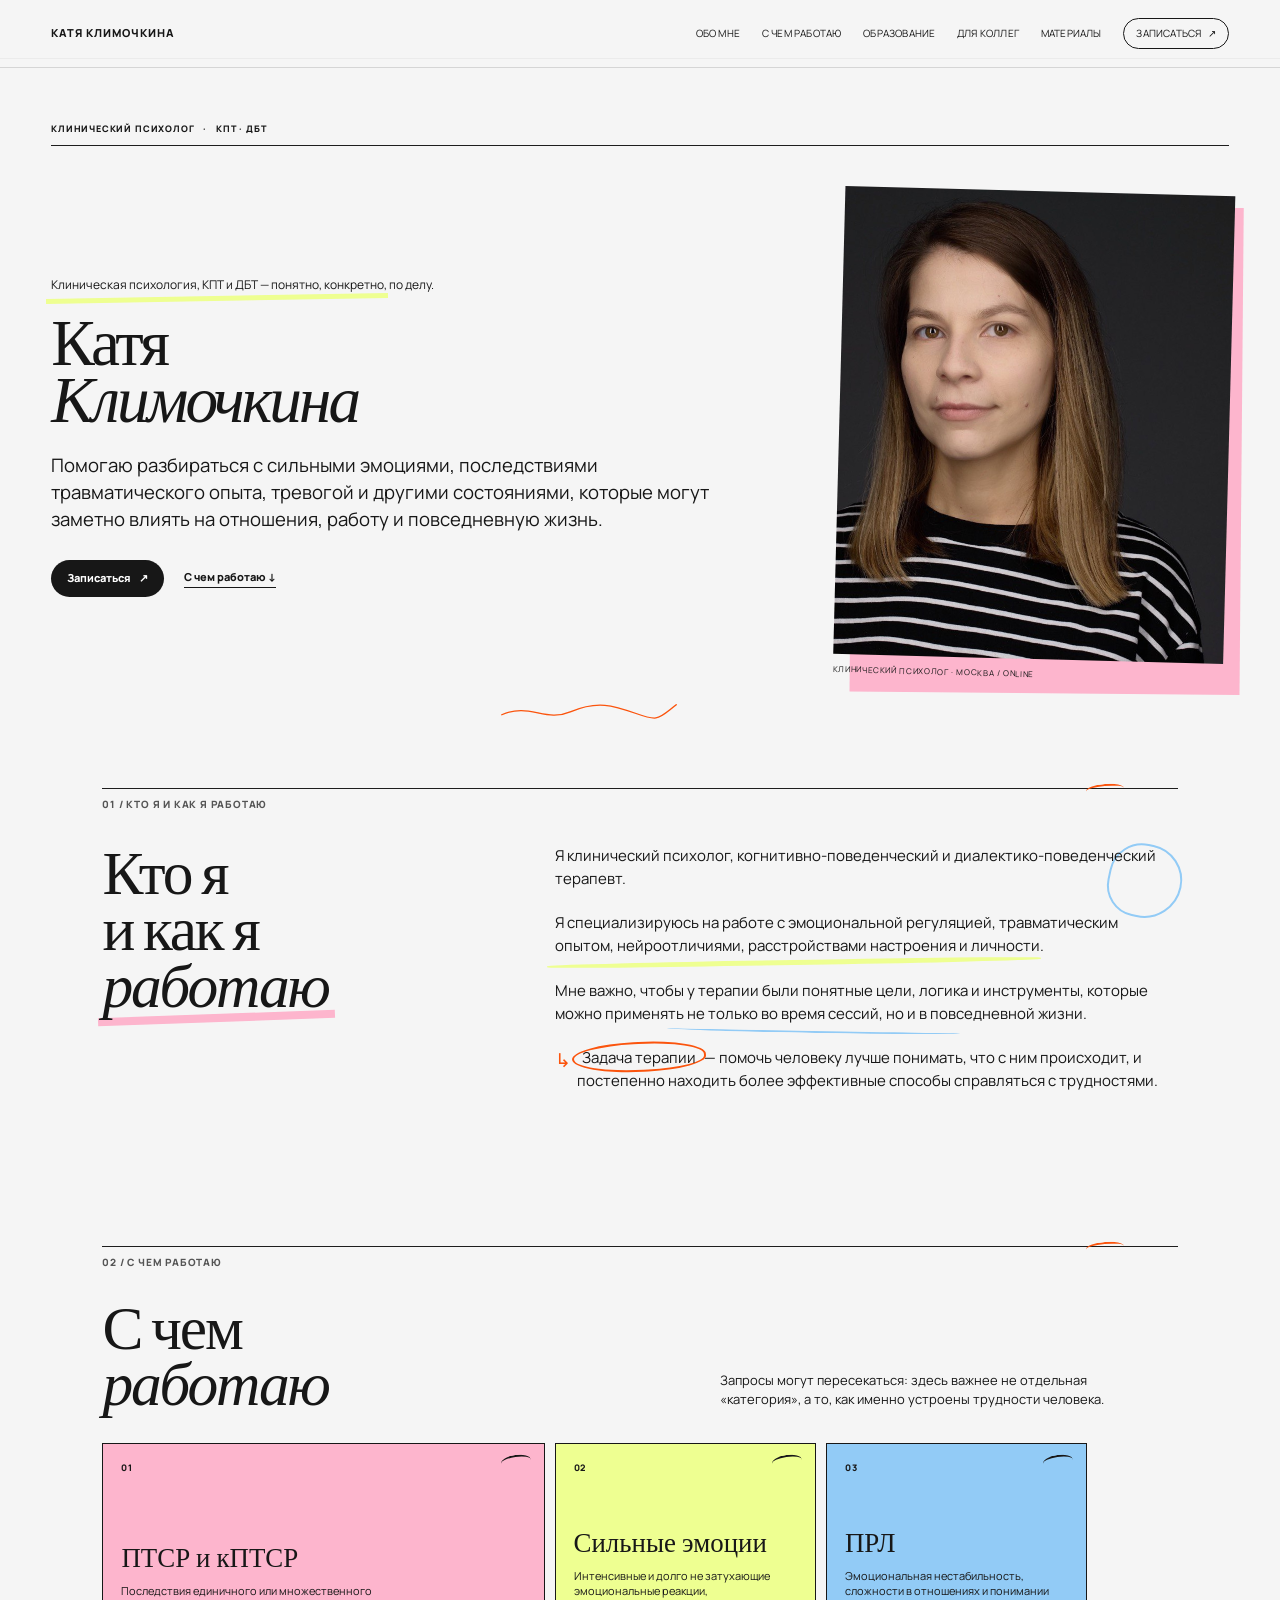
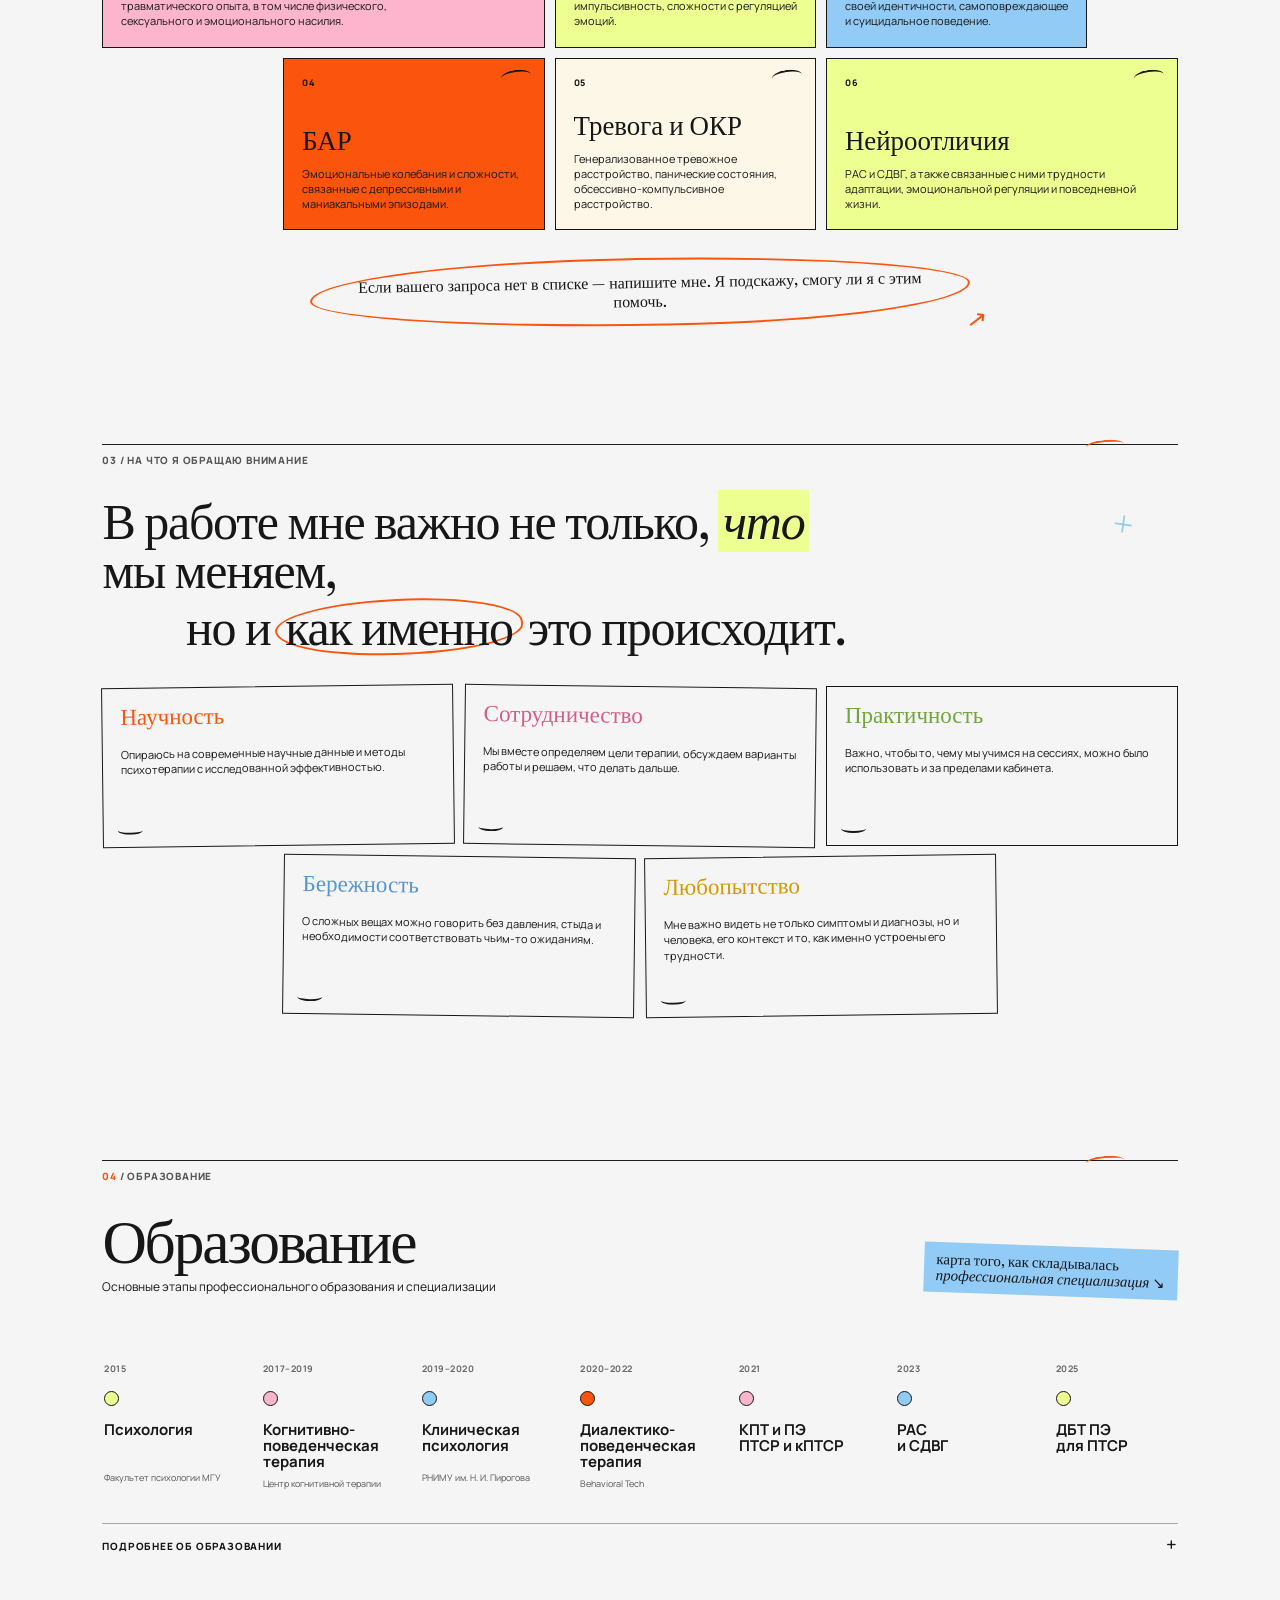
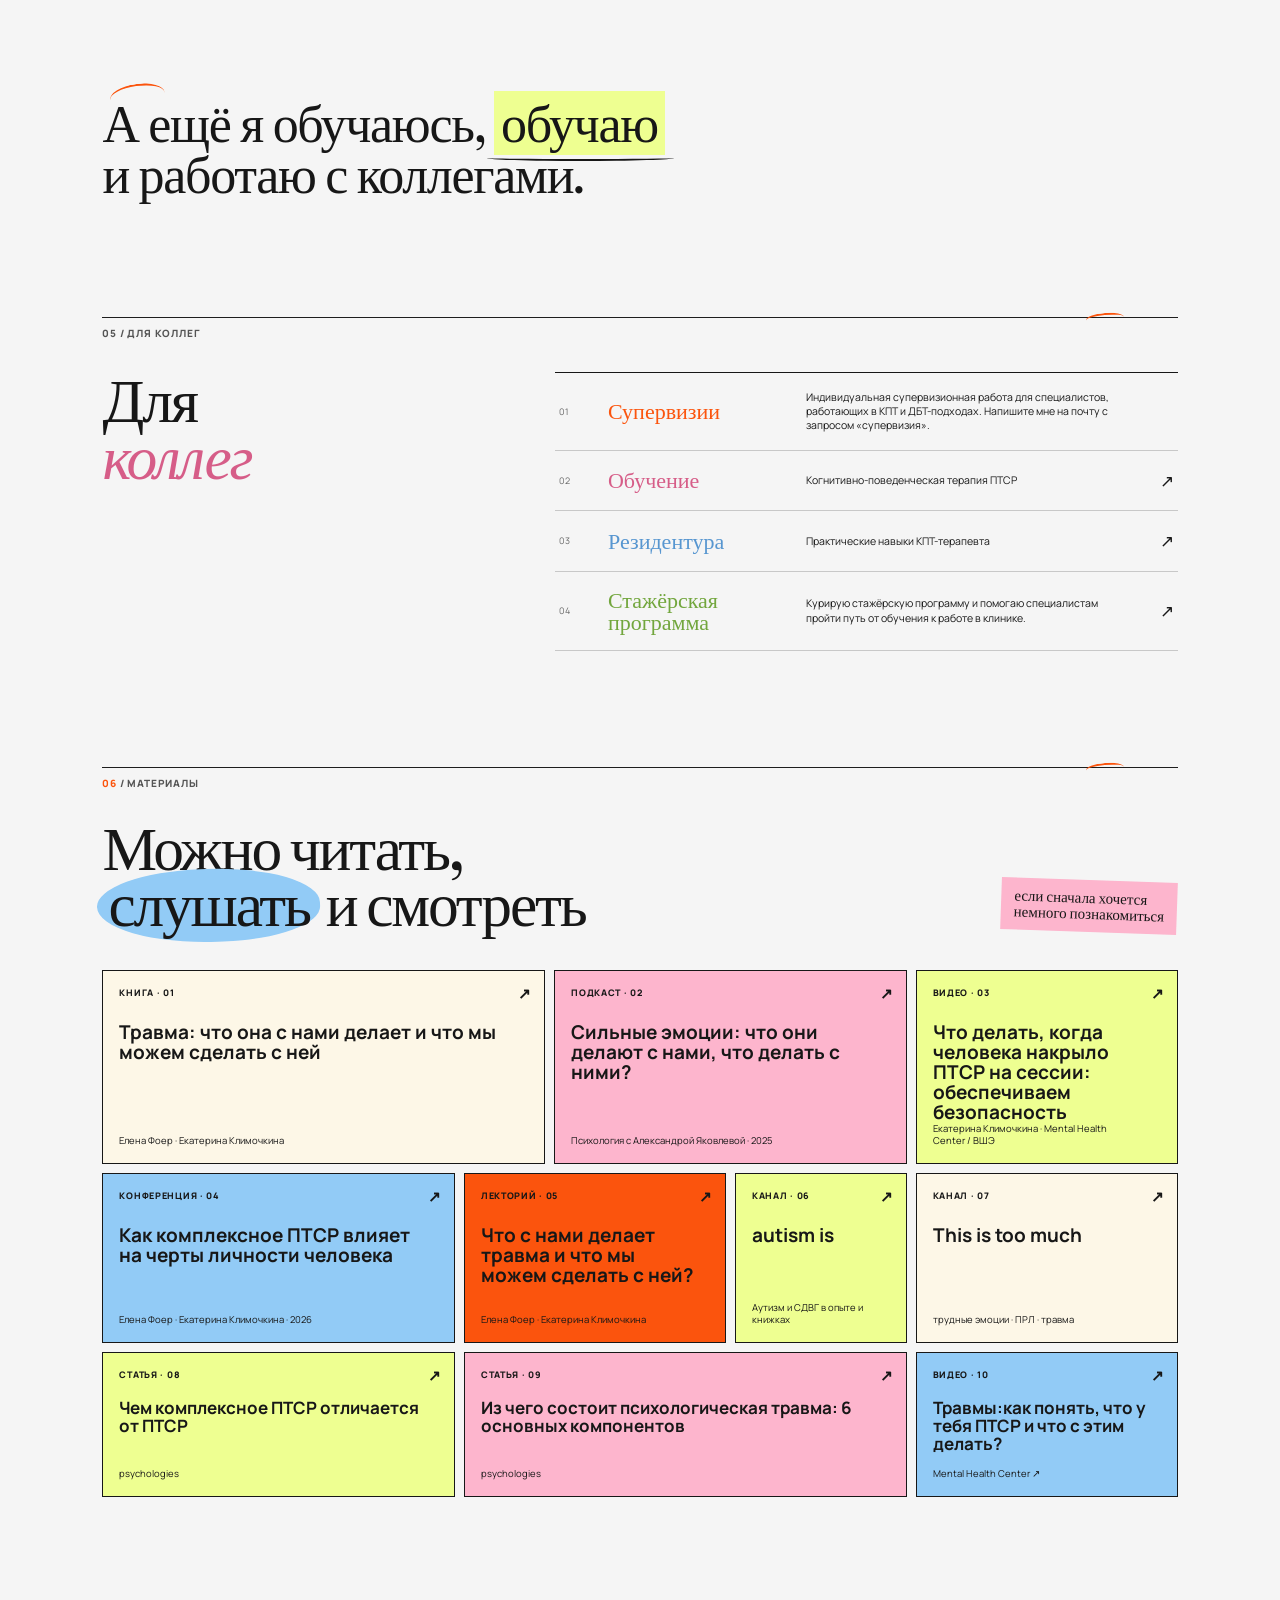
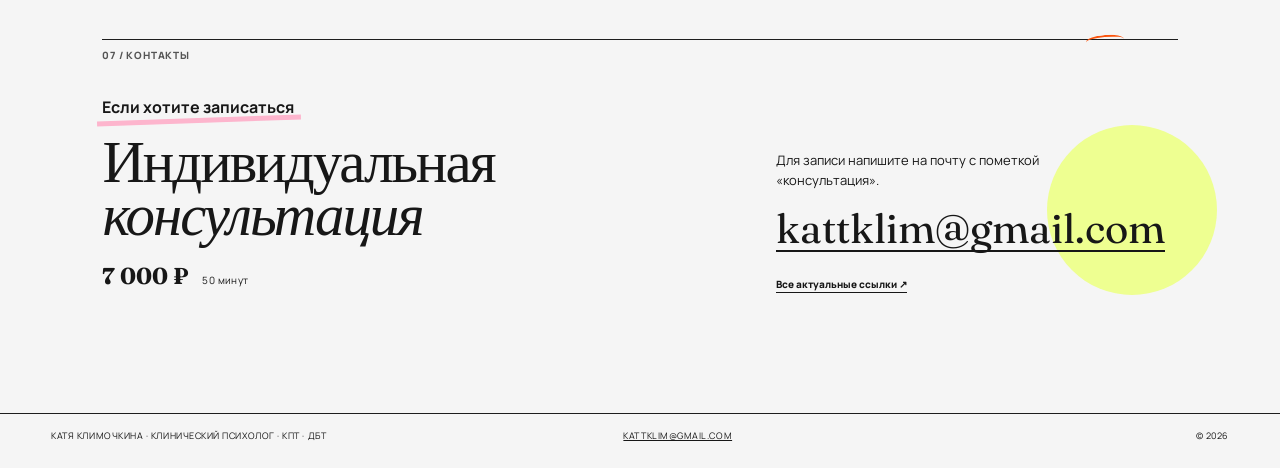
==== commit d29cb3a7: "Update index.html" ====
--- a/index.html
+++ b/index.html
@@ -403,8 +403,8 @@
           <a class="email" href="mailto:kattklim@gmail.com">kattklim@gmail.com</a>
 
           <div class="contact-links">
-            <a href="mailto:kattklim@gmail.com?subject=Mental%20Health%20Center" target="_blank" rel="noopener">Mental Health Center <span>↗</span></a>
-            <a href="mailto:kattklim@gmail.com?subject=Актуальные%20ссылки" target="_blank" rel="noopener">Все актуальные ссылки <span>↗</span></a>
+      
+            <a href="https://taplink.cc/klimochkina" target="_blank" rel="noopener">Все актуальные ссылки <span>↗</span></a>
           </div>
         </div>
       </div>
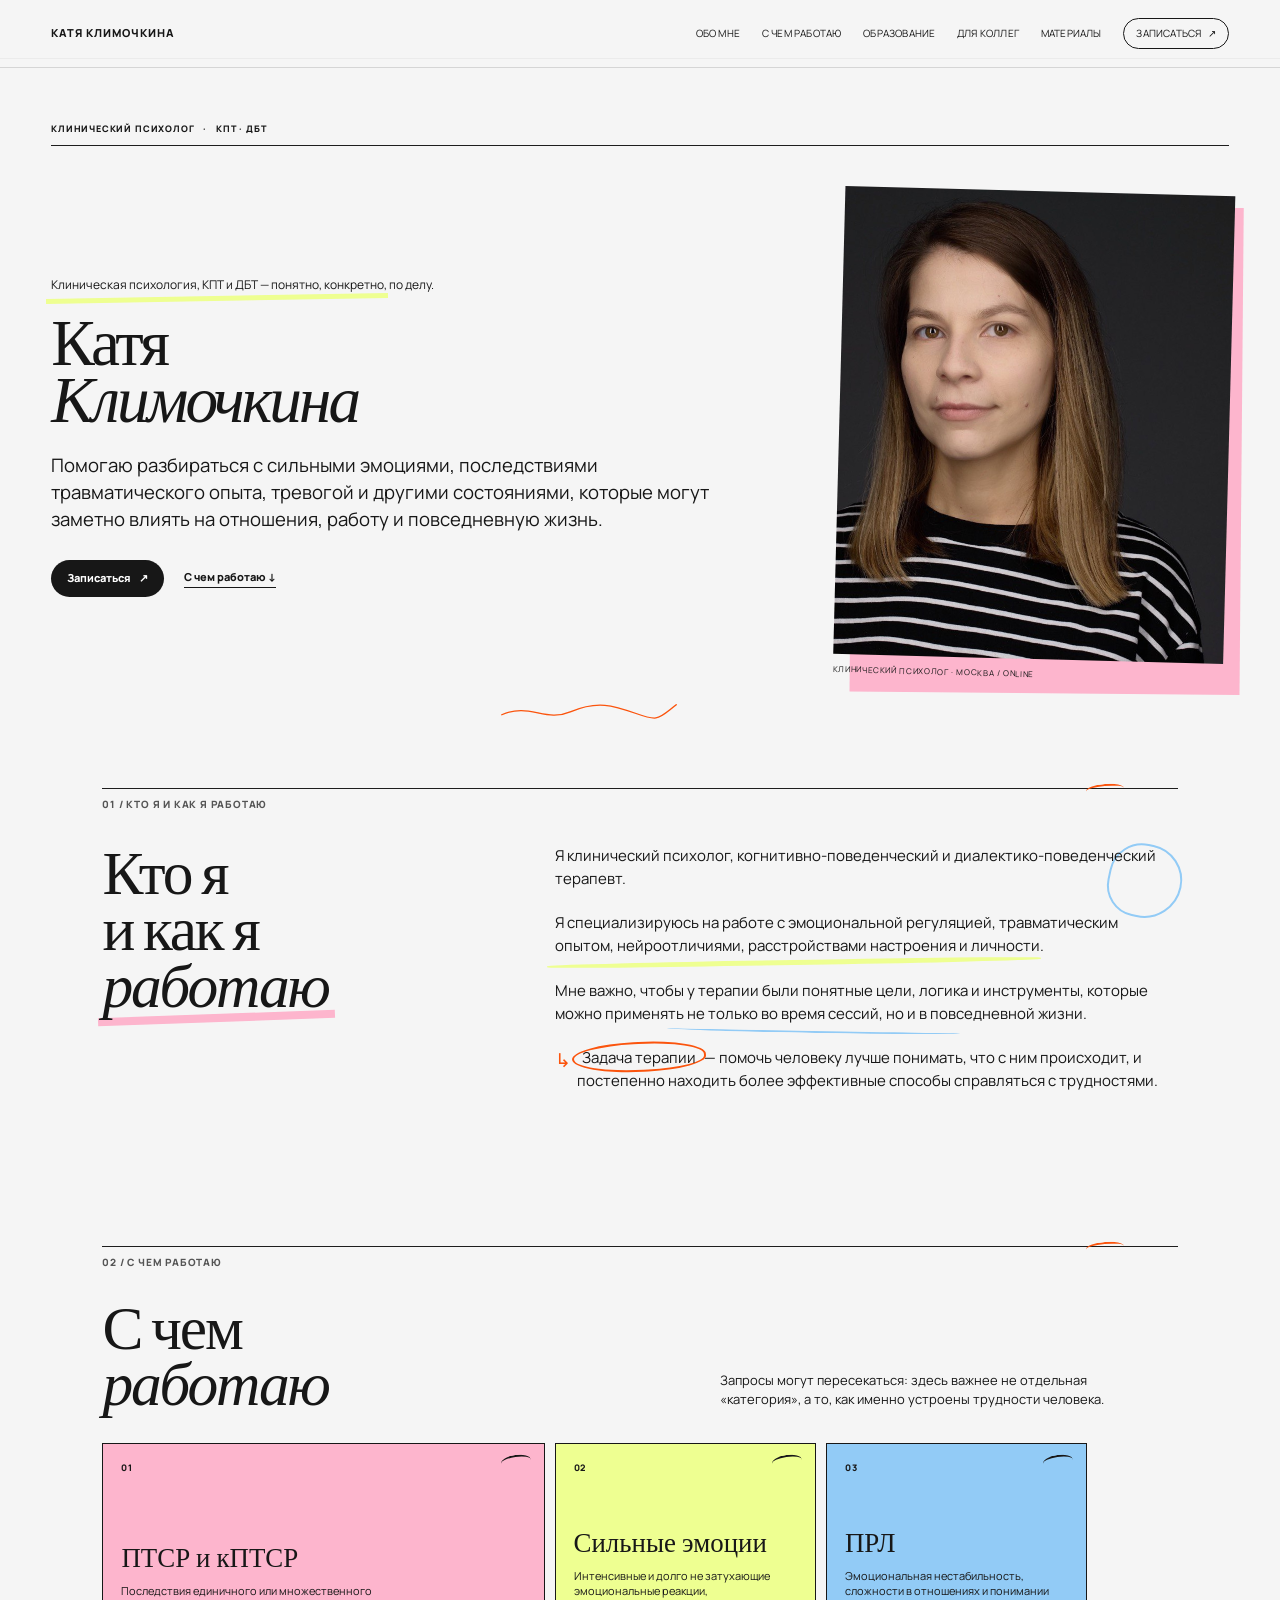
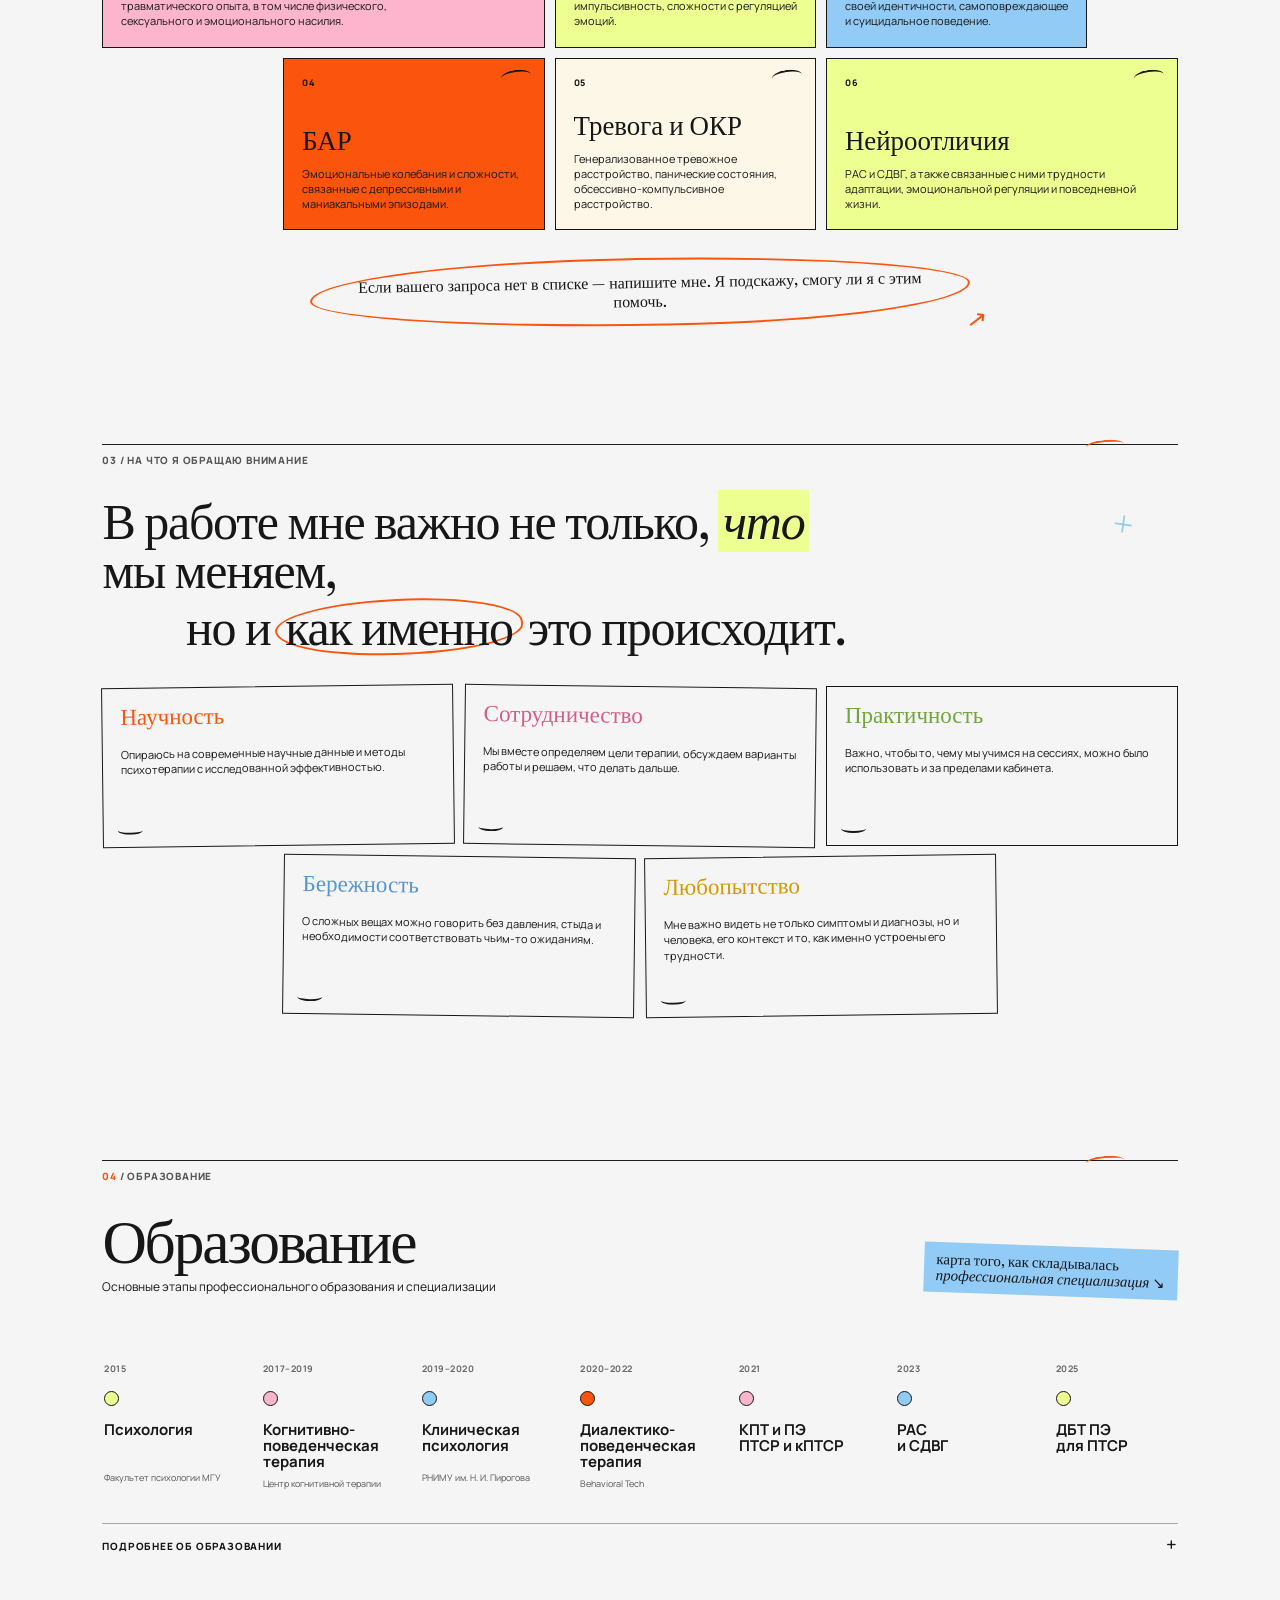
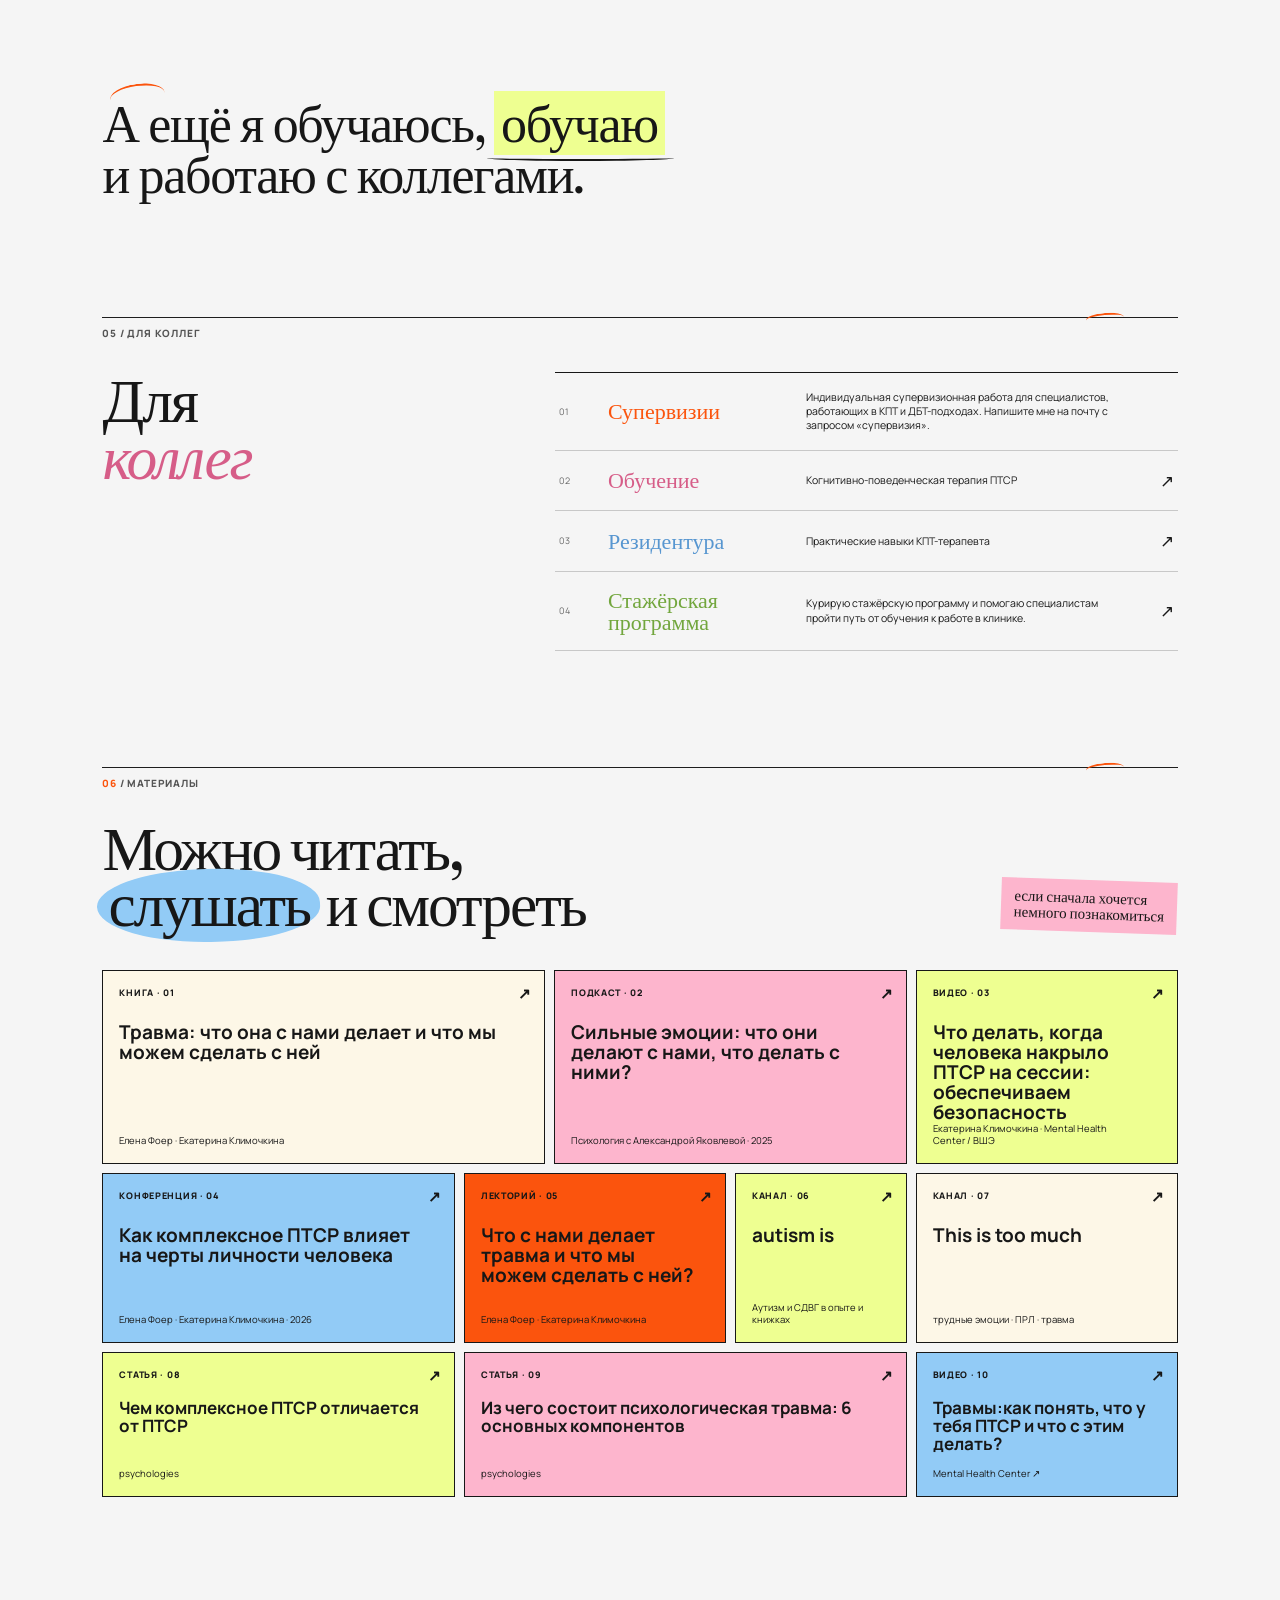
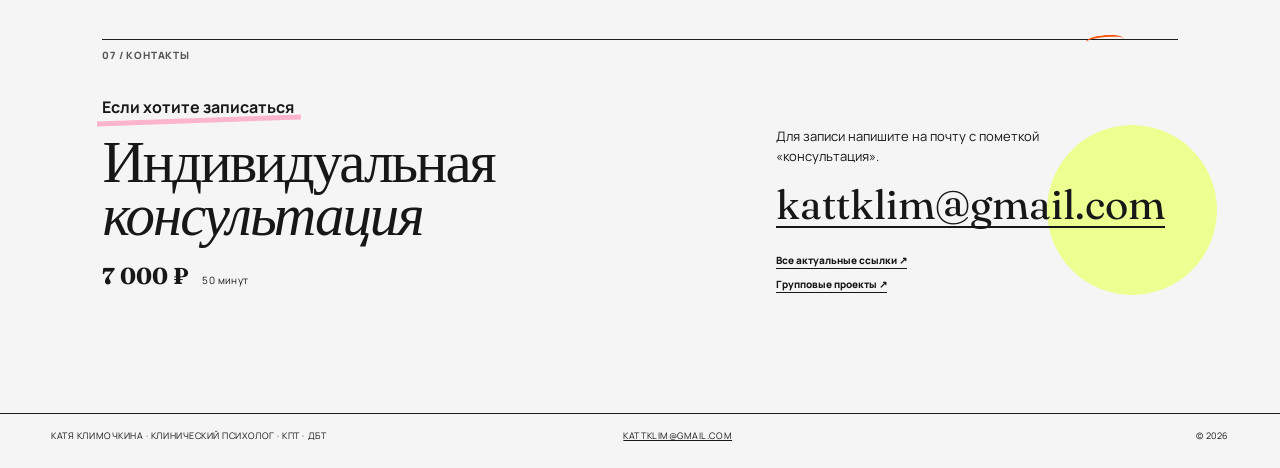
==== commit 389cd185: "Update index.html" ====
--- a/index.html
+++ b/index.html
@@ -403,8 +403,8 @@
           <a class="email" href="mailto:kattklim@gmail.com">kattklim@gmail.com</a>
 
           <div class="contact-links">
-      
-            <a href="https://taplink.cc/klimochkina" target="_blank" rel="noopener">Все актуальные ссылки <span>↗</span></a>
+      <a href="https://taplink.cc/klimochkina" target="_blank" rel="noopener">Все актуальные ссылки <span>↗</span></a>
+            <a href="https://bpdflowers.taplink.ws/" target="_blank" rel="noopener">Групповые проекты <span>↗</span></a>
           </div>
         </div>
       </div>
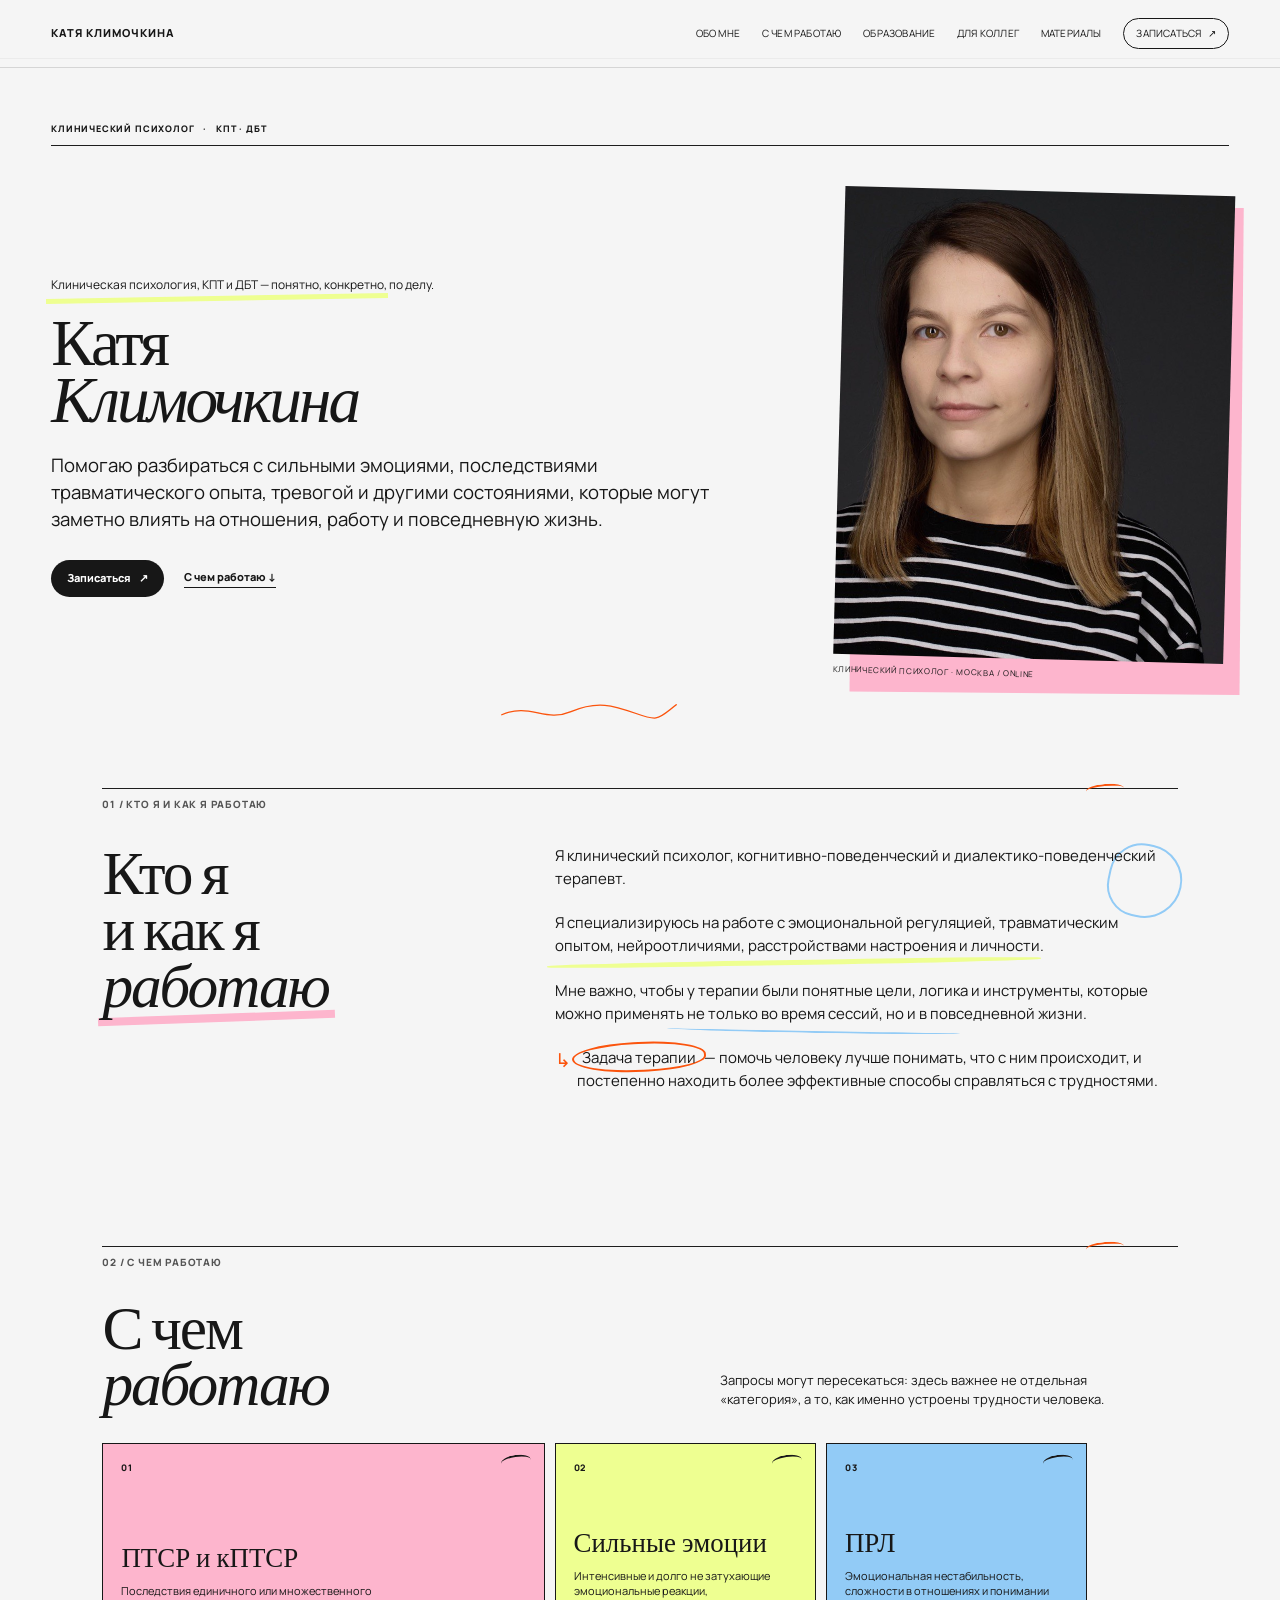
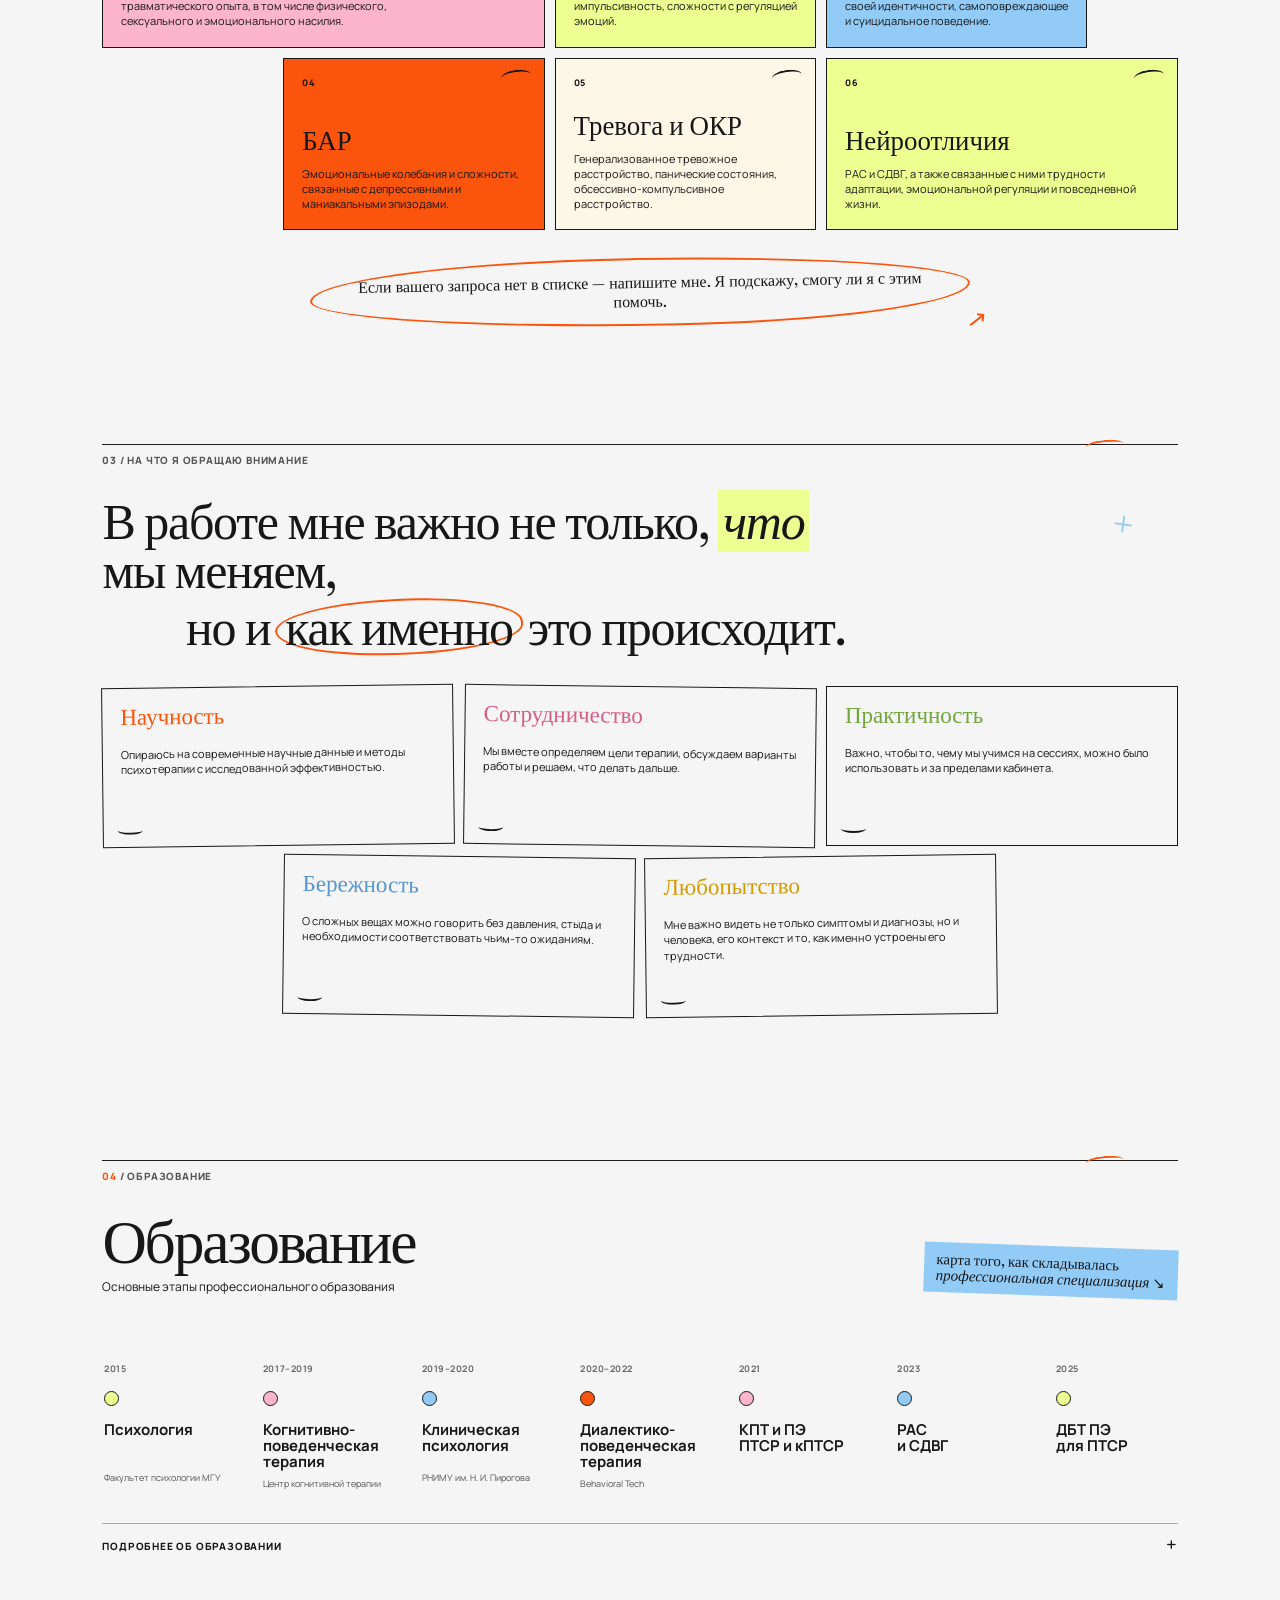
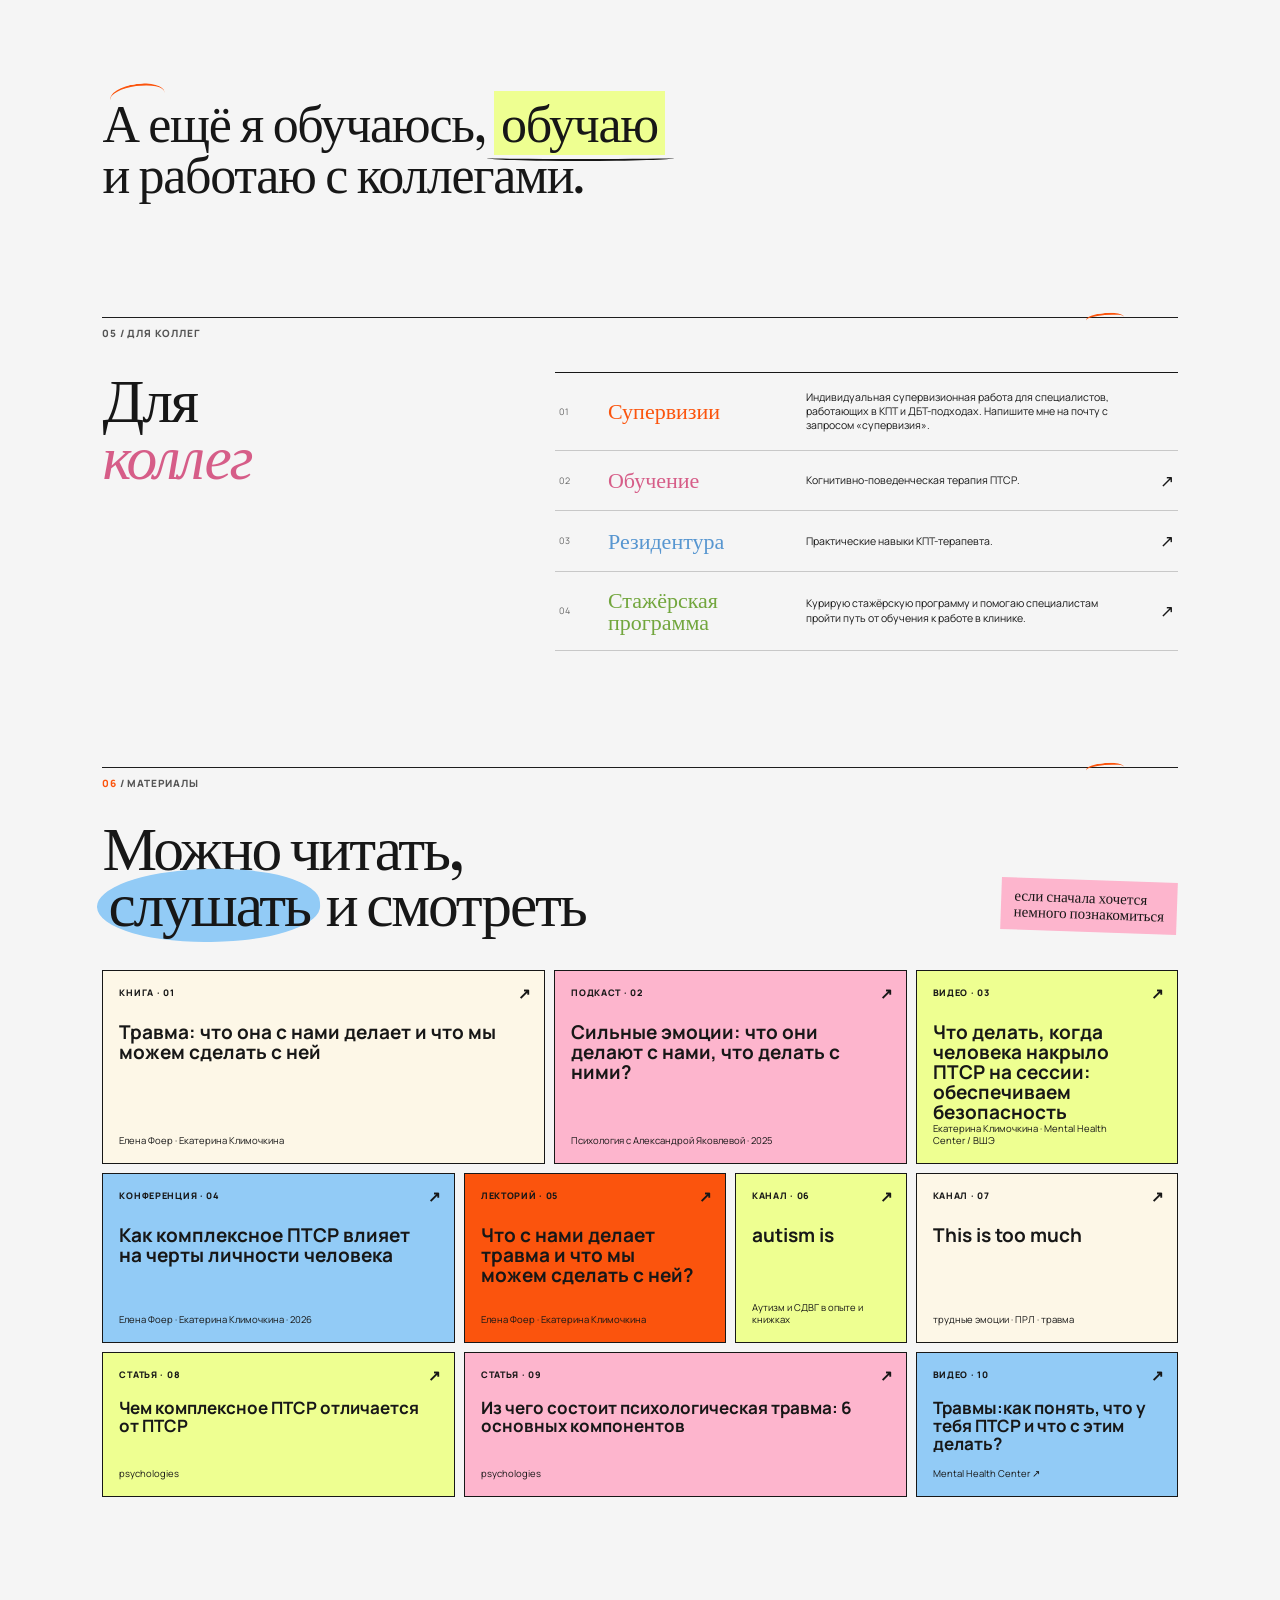
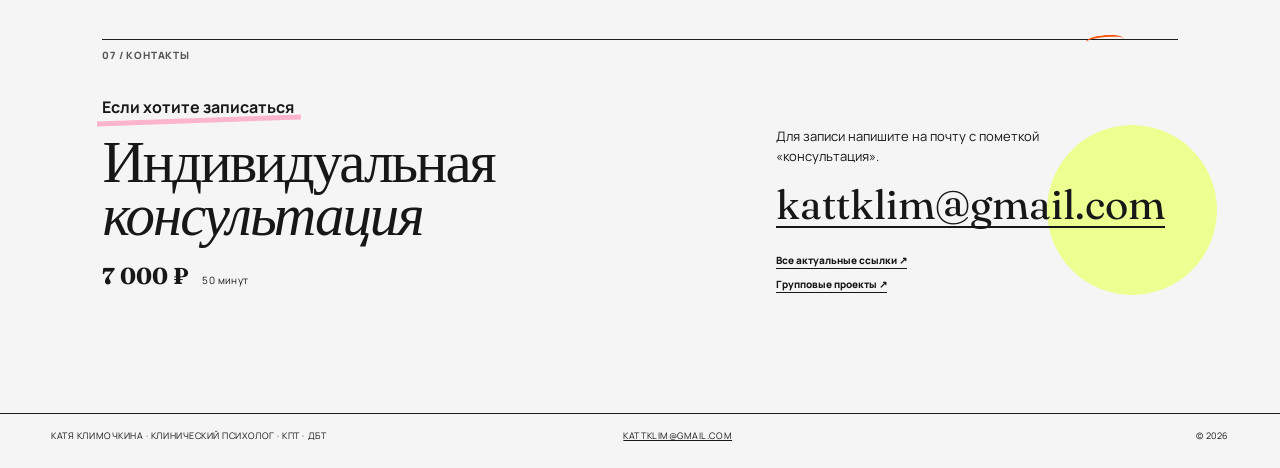
==== commit 9dd6b670: "Update index.html" ====
--- a/index.html
+++ b/index.html
@@ -193,7 +193,7 @@
       <div class="education-head">
         <div>
           <h2>Образование</h2>
-          <p class="education-subtitle">Основные этапы профессионального образования и специализации</p>
+          <p class="education-subtitle">Основные этапы профессионального образования</p>
         </div>
         <span class="map-note">карта того, как складывалась<br><em>профессиональная специализация</em> ↘</span>
       </div>
@@ -220,7 +220,7 @@
             <h4>МГУ им. М.В. Ломоносова</h4>
             <p>Факультет психологии МГУ им. М.В. Ломоносова, кафедра социальной психологии (2015).</p>
             <p>Аспирантура кафедры социальной психологии (МГУ им. М.В. Ломоносова, 2018–2021).</p>
-            <a href="mailto:kattklim@gmail.com?subject=Научная%20работа">Научная работа ↗</a>
+           <a href="https://istina.msu.ru/profile/KlimochkinaEN/">Научная работа ↗</a>
           </article>
 
           <article>
@@ -236,14 +236,14 @@
               <li>КПТ расстройств пищевого поведения (Kirsti Akkermann)</li>
             </ul>
             <p>Членство в АКБТ. Членство в EABCT.</p>
-            <a href="mailto:kattklim@gmail.com?subject=EABCT">EABCT ↗</a>
+            <a href="https://eabct.eu/" target="_blank" rel="noopener">EABCT ↗</a>
           </article>
 
           <article>
             <h3>Терапия эмоциональных расстройств</h3>
             <p>Повышение квалификации при МГМСУ им. А.И. Евдокимова по программе «Унифицированный трансдиагностический протокол для лечения эмоциональных расстройств» (2019).</p>
             <p>Унифицированный протокол для трансдиагностического лечения эмоциональных расстройств (Center for Anxiety and Related Disorders, Unified Protocol Institute, 2019).</p>
-            <a href="mailto:kattklim@gmail.com?subject=Unified%20Protocol">UP ↗</a>
+            <a href="http://www.unifiedprotocol.com/" target="_blank" rel="noopener">UP ↗</a>
           </article>
 
           <article>
@@ -258,19 +258,19 @@
               <li>Схема-терапия расстройств личности (Кластер B, C)</li>
               <li>Схема-терапия для расстройств Оси 1 (аффективные расстройства)</li>
             </ul>
-            <a href="mailto:kattklim@gmail.com?subject=ISST">ISST ↗</a>
+            <a href="https://schematherapysociety.org/" target="_blank" rel="noopener">ISST ↗</a>
           </article>
 
           <article>
             <h3>Диалектическая-поведенческая терапия</h3>
             <p>Диалектическая поведенческая терапия (DBT) в составе команды Цветочки (Пушкарев, Ivanoff; Поведенческая компания, The Linehan Institute, Behavioral Tech, 2020–2022).</p>
-            <a href="mailto:kattklim@gmail.com?subject=Команда%20Цветочки">Сайт команды Цветочки ↗</a>
+            <a href="https://tsvetochki_team.tilda.ws/" target="_blank" rel="noopener">Сайт команды Цветочки ↗</a>
           </article>
 
           <article>
             <h3>Терапия БАР</h3>
             <p>Межличностная и социальная ритм-терапия (IPSRT) для работы с биполярным аффективным расстройством. Interpersonal and Social Rhythm Training (3-C Institute for Social Development, 2021).</p>
-            <a href="mailto:kattklim@gmail.com?subject=IPSRT">IPSRT ↗</a>
+            <a href="https://ipsrt.org/" target="_blank" rel="noopener">IPSRT ↗</a>
           </article>
 
           <article>
@@ -324,13 +324,13 @@
           <a class="index-row" href="https://becompany.ru/cptsd" target="_blank" rel="noopener">
             <span class="index-number">02</span>
             <span class="index-title">Обучение</span>
-            <span class="index-text">Когнитивно-поведенческая терапия ПТСР</span>
+            <span class="index-text">Когнитивно-поведенческая терапия ПТСР.</span>
             <span class="index-arrow">↗</span>
           </a>
           <a class="index-row" href="https://psyresidency.tilda.ws/" target="_blank" rel="noopener">
             <span class="index-number">03</span>
             <span class="index-title">Резидентура</span>
-            <span class="index-text">Практические навыки КПТ-терапевта</span>
+            <span class="index-text">Практические навыки КПТ-терапевта.</span>
             <span class="index-arrow">↗</span>
           </a>
           <a class="index-row" href="https://school.mhcenter.ru/internship" target="_blank" rel="noopener">
